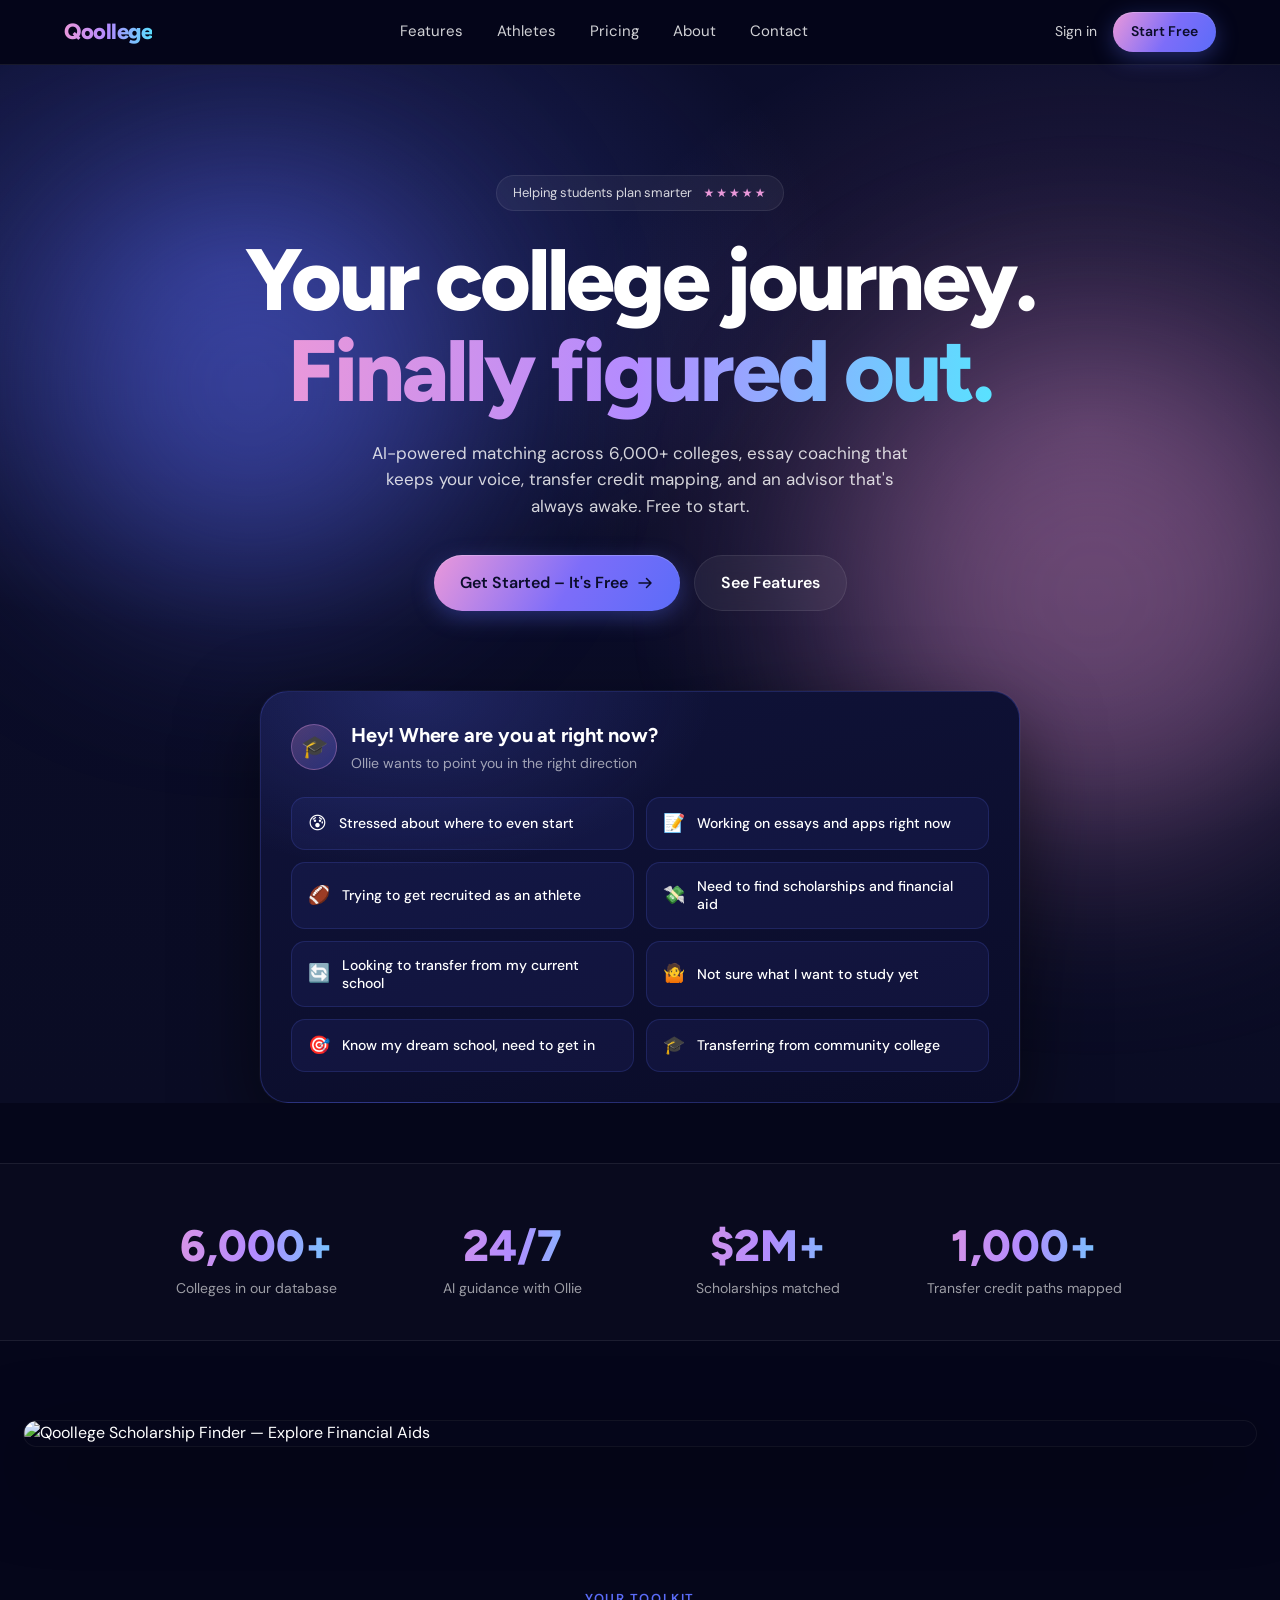
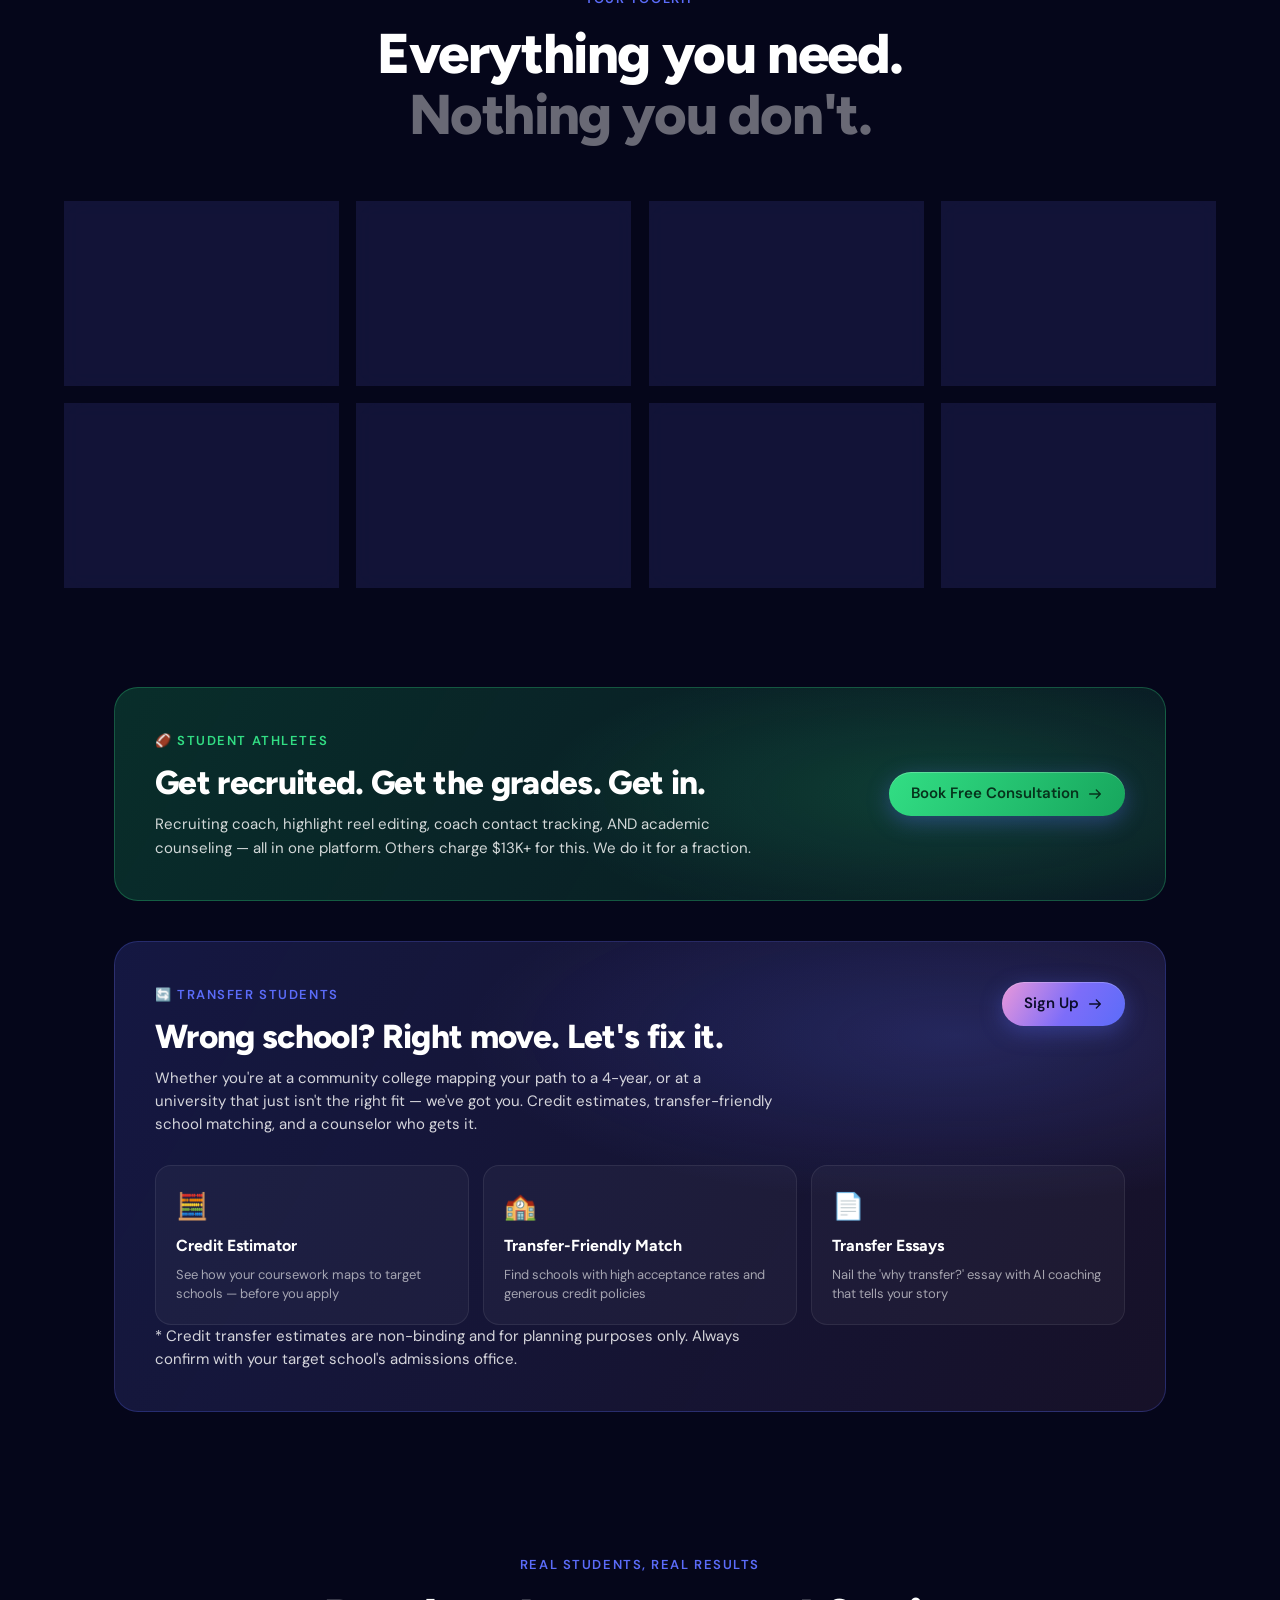
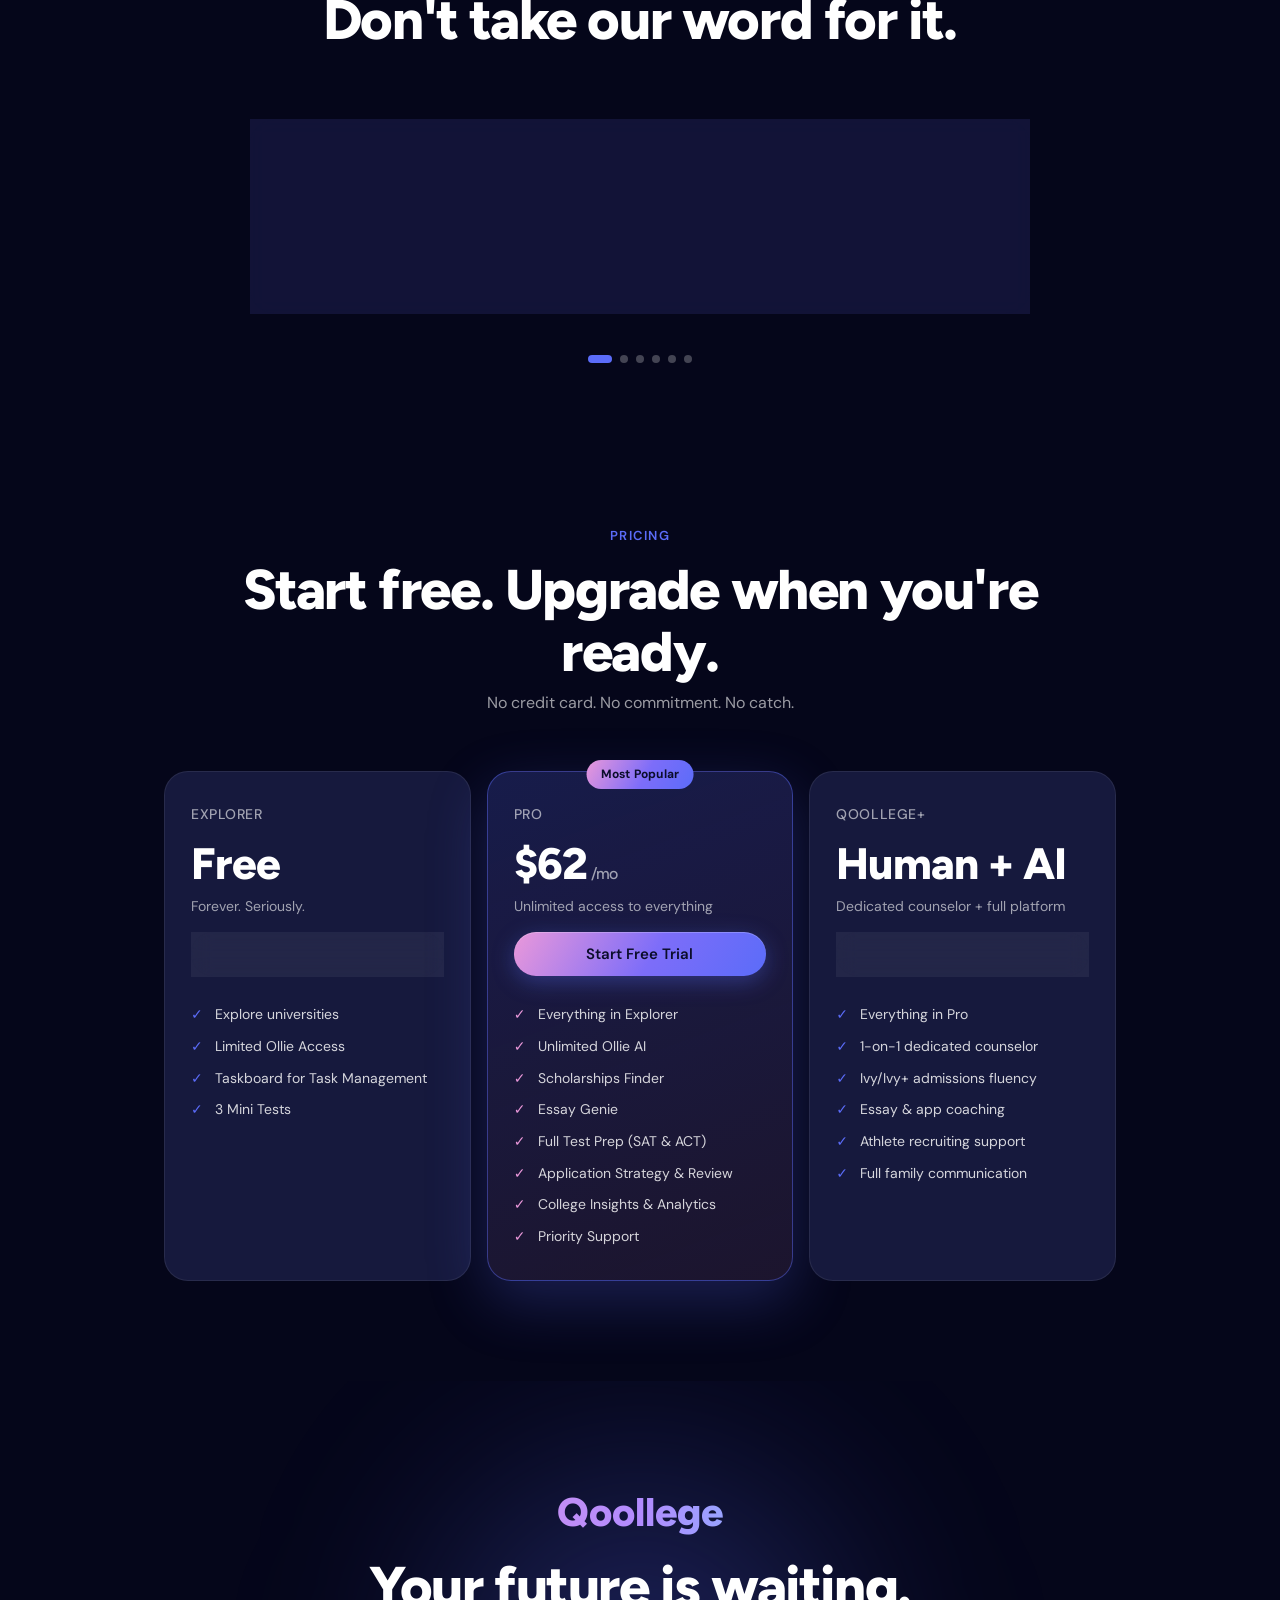
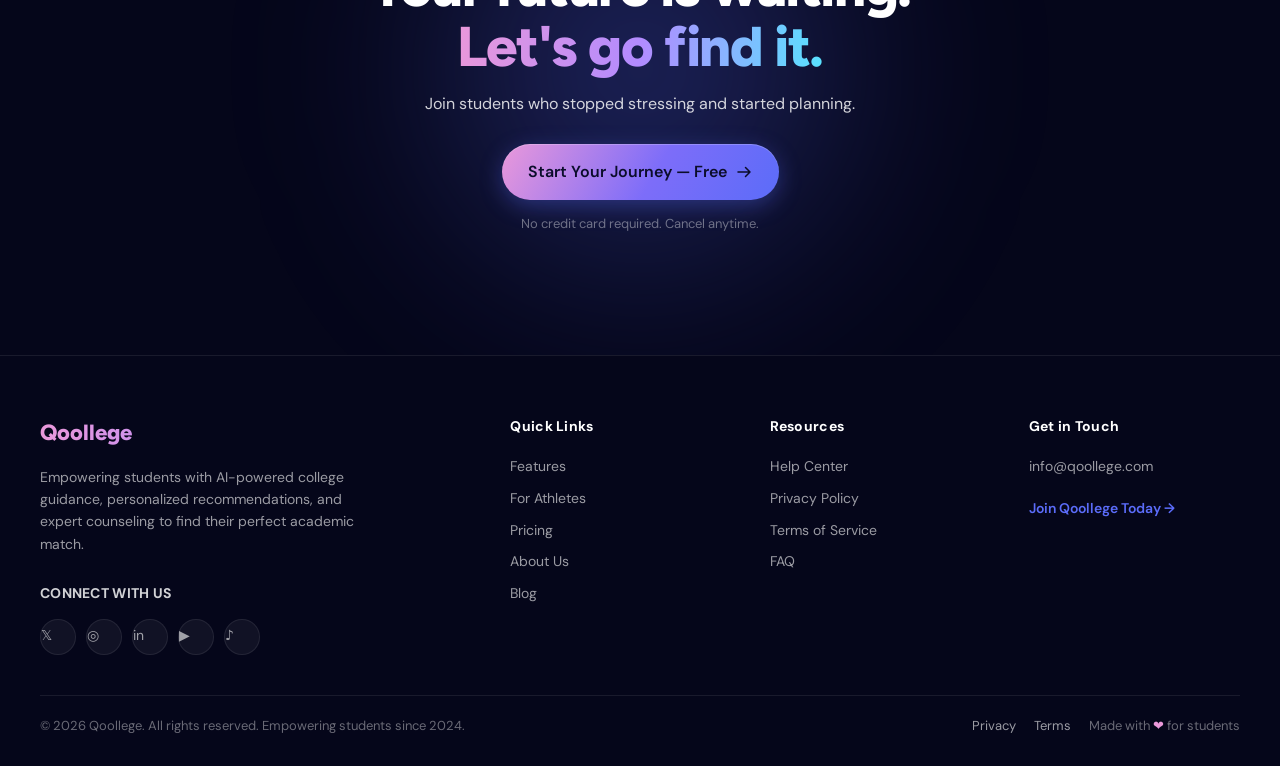
==== v2/index.html @ 29f2c91d "Add v2 landing variant and enable GitHub Pages Jekyll bypass New v2/ directory implements the Figma " ====
<!DOCTYPE html>
<html lang="en">
<head>
<meta charset="UTF-8">
<meta name="viewport" content="width=device-width, initial-scale=1.0">
<title>Qoollege — v2 | Your college journey. Finally figured out.</title>
<link rel="preconnect" href="https://fonts.googleapis.com">
<link rel="preconnect" href="https://fonts.gstatic.com" crossorigin>
<link href="https://fonts.googleapis.com/css2?family=DM+Sans:wght@400;500;600;700&family=Figtree:wght@400;500;600;700;800&display=swap" rel="stylesheet">
<link rel="stylesheet" href="styles.css">
</head>
<body>

<!-- ===== NAV ===== -->
<header class="nav">
  <div class="nav-inner">
    <a href="#" class="nav-logo">Qoollege</a>
    <nav class="nav-links">
      <a href="#features">Features</a>
      <a href="#athletes">Athletes</a>
      <a href="#pricing">Pricing</a>
      <a href="#about">About</a>
      <a href="#contact">Contact</a>
    </nav>
    <div class="nav-ctas">
      <a href="#" class="nav-signin">Sign in</a>
      <a href="#" class="btn btn-primary">Start Free</a>
    </div>
  </div>
</header>

<!-- ===== HERO ===== -->
<section class="hero">
  <div class="hero-bg-blur hero-bg-blur--left"></div>
  <div class="hero-bg-blur hero-bg-blur--right"></div>

  <div class="hero-inner">
    <div class="eyebrow-pill">
      <span>Helping students plan smarter</span>
      <span class="stars">★★★★★</span>
    </div>

    <h1 class="hero-title">
      Your college journey.<br>
      <span class="grad-text">Finally figured out.</span>
    </h1>

    <p class="hero-sub">
      AI-powered matching across 6,000+ colleges, essay coaching that keeps your voice,
      transfer credit mapping, and an advisor that's always awake. Free to start.
    </p>

    <div class="hero-actions">
      <a href="#" class="btn btn-primary btn-lg">
        Get Started – It's Free
        <svg width="18" height="18" viewBox="0 0 24 24" fill="none" aria-hidden="true"><path d="M4 12H20M20 12L14 6M20 12L14 18" stroke="currentColor" stroke-width="2" stroke-linecap="round" stroke-linejoin="round"/></svg>
      </a>
      <a href="#features" class="btn btn-ghost btn-lg">See Features</a>
    </div>

    <div class="hero-preview">
      <div class="where-card">
        <div class="where-card-head">
          <div class="where-ollie" aria-hidden="true">🎓</div>
          <div>
            <h3 class="where-title">Hey! Where are you at right now?</h3>
            <p class="where-sub">Ollie wants to point you in the right direction</p>
          </div>
        </div>
        <div class="where-grid">
          <button class="where-option" data-idx="0"><span class="where-emoji">😰</span> Stressed about where to even start</button>
          <button class="where-option" data-idx="1"><span class="where-emoji">📝</span> Working on essays and apps right now</button>
          <button class="where-option" data-idx="2"><span class="where-emoji">🏈</span> Trying to get recruited as an athlete</button>
          <button class="where-option" data-idx="3"><span class="where-emoji">💸</span> Need to find scholarships and financial aid</button>
          <button class="where-option" data-idx="4"><span class="where-emoji">🔄</span> Looking to transfer from my current school</button>
          <button class="where-option" data-idx="5"><span class="where-emoji">🤷</span> Not sure what I want to study yet</button>
          <button class="where-option" data-idx="6"><span class="where-emoji">🎯</span> Know my dream school, need to get in</button>
          <button class="where-option" data-idx="7"><span class="where-emoji">🎓</span> Transferring from community college</button>
        </div>
      </div>
    </div>
  </div>
</section>

<!-- ===== STATS STRIP ===== -->
<section class="stats">
  <div class="stats-inner">
    <div class="stat">
      <div class="stat-num">6,000+</div>
      <div class="stat-label">Colleges in our database</div>
    </div>
    <div class="stat">
      <div class="stat-num">24/7</div>
      <div class="stat-label">AI guidance with Ollie</div>
    </div>
    <div class="stat">
      <div class="stat-num">$2M+</div>
      <div class="stat-label">Scholarships matched</div>
    </div>
    <div class="stat">
      <div class="stat-num">1,000+</div>
      <div class="stat-label">Transfer credit paths mapped</div>
    </div>
  </div>
</section>

<!-- ===== SCHOLARSHIP FINDER PREVIEW ===== -->
<section class="finder-preview">
  <img src="assets/scholarship-finder.png" alt="Qoollege Scholarship Finder — Explore Financial Aids" loading="lazy">
</section>

<!-- ===== FEATURES GRID ===== -->
<section class="features" id="features">
  <div class="section-head">
    <span class="eyebrow">Your toolkit</span>
    <h2 class="section-title">
      Everything you need.<br>
      <span class="dim">Nothing you don't.</span>
    </h2>
  </div>

  <div class="feature-grid">
    <article class="feature-card">
      <div class="feature-icon">🎓</div>
      <h3>College Match</h3>
      <p>AI matches you to schools that actually fit who you are.</p>
    </article>
    <article class="feature-card">
      <div class="feature-icon">💰</div>
      <h3>Financial Aid</h3>
      <p>Find scholarships and aid you didn't know existed.</p>
    </article>
    <article class="feature-card">
      <div class="feature-icon">✍️</div>
      <h3>Essay Genie</h3>
      <p>Coaching that keeps your voice — not AI slop.</p>
    </article>
    <article class="feature-card">
      <div class="feature-icon">📋</div>
      <h3>Task Board</h3>
      <p>Deadlines, documents, submissions — all in one place.</p>
    </article>
    <article class="feature-card">
      <div class="feature-icon">🎯</div>
      <h3>App Strategy</h3>
      <p>Reach, target, safety — pick schools strategically.</p>
    </article>
    <article class="feature-card">
      <div class="feature-icon">📚</div>
      <h3>Test Prep</h3>
      <p>Adaptive SAT &amp; ACT practice that learns you.</p>
    </article>
    <article class="feature-card">
      <div class="feature-icon">🤖</div>
      <h3>Meet Ollie</h3>
      <p>Your 24/7 advisor that never judges a question.</p>
    </article>
    <article class="feature-card">
      <div class="feature-icon">🔄</div>
      <h3>Transfer Nav</h3>
      <p>Credit estimates and transfer-friendly matching.</p>
    </article>
  </div>
</section>

<!-- ===== ATHLETES SECTION (green) ===== -->
<section class="athletes" id="athletes">
  <div class="side-card side-card--green">
    <div>
      <span class="eyebrow">🏈 Student Athletes</span>
      <h3>Get recruited. Get the grades. Get in.</h3>
      <p>Recruiting coach, highlight reel editing, coach contact tracking, AND academic counseling — all in one platform. Others charge $13K+ for this. We do it for a fraction.</p>
    </div>
    <a href="#" class="btn btn-primary">
      Book Free Consultation
      <svg width="16" height="16" viewBox="0 0 24 24" fill="none" aria-hidden="true"><path d="M4 12H20M20 12L14 6M20 12L14 18" stroke="currentColor" stroke-width="2" stroke-linecap="round" stroke-linejoin="round"/></svg>
    </a>
  </div>
</section>

<!-- ===== TRANSFER SECTION ===== -->
<section class="transfer">
  <div class="side-card side-card--purple">
    <div class="transfer-head">
      <div>
        <span class="eyebrow">🔄 Transfer Students</span>
        <h3>Wrong school? Right move. Let's fix it.</h3>
        <p>Whether you're at a community college mapping your path to a 4-year, or at a university that just isn't the right fit — we've got you. Credit estimates, transfer-friendly school matching, and a counselor who gets it.</p>
      </div>
      <a href="#" class="btn btn-primary">
        Sign Up
        <svg width="16" height="16" viewBox="0 0 24 24" fill="none" aria-hidden="true"><path d="M4 12H20M20 12L14 6M20 12L14 18" stroke="currentColor" stroke-width="2" stroke-linecap="round" stroke-linejoin="round"/></svg>
      </a>
    </div>

    <div class="transfer-subgrid">
      <div class="mini-card">
        <div class="mini-icon">🧮</div>
        <h4>Credit Estimator</h4>
        <p>See how your coursework maps to target schools — before you apply</p>
      </div>
      <div class="mini-card">
        <div class="mini-icon">🏫</div>
        <h4>Transfer-Friendly Match</h4>
        <p>Find schools with high acceptance rates and generous credit policies</p>
      </div>
      <div class="mini-card">
        <div class="mini-icon">📄</div>
        <h4>Transfer Essays</h4>
        <p>Nail the 'why transfer?' essay with AI coaching that tells your story</p>
      </div>
    </div>

    <p class="fineprint">* Credit transfer estimates are non-binding and for planning purposes only. Always confirm with your target school's admissions office.</p>
  </div>
</section>

<!-- ===== TESTIMONIALS ===== -->
<section class="testimonials">
  <div class="section-head">
    <span class="eyebrow">Real students, real results</span>
    <h2 class="section-title">Don't take our word for it.</h2>
  </div>

  <div class="testimonial-stage" id="testimonialStage">
    <!-- slides populated/animated via JS; keep initial markup for no-JS fallback -->
    <article class="testimonial active">
      <p class="testimonial-quote">“I was SO lost before Qoollege. Ollie helped me realize I didn't have to pick between engineering and art — there were programs for both.”</p>
      <div class="testimonial-foot">
        <div>
          <div class="testimonial-name">Maya R.</div>
          <div class="testimonial-detail">Accepted to Georgia Tech</div>
        </div>
        <span class="testimonial-year">Class of '26</span>
      </div>
    </article>
  </div>

  <div class="testimonial-dots" id="testimonialDots" role="tablist" aria-label="Testimonials">
    <button class="dot active" data-idx="0" aria-label="Testimonial 1"></button>
    <button class="dot" data-idx="1" aria-label="Testimonial 2"></button>
    <button class="dot" data-idx="2" aria-label="Testimonial 3"></button>
    <button class="dot" data-idx="3" aria-label="Testimonial 4"></button>
    <button class="dot" data-idx="4" aria-label="Testimonial 5"></button>
    <button class="dot" data-idx="5" aria-label="Testimonial 6"></button>
  </div>
</section>

<!-- ===== PRICING ===== -->
<section class="pricing" id="pricing">
  <div class="section-head">
    <span class="eyebrow">Pricing</span>
    <h2 class="section-title">Start free. Upgrade when you're ready.</h2>
    <p class="section-sub">No credit card. No commitment. No catch.</p>
  </div>

  <div class="price-grid">
    <article class="price-card">
      <div class="price-label">Explorer</div>
      <div class="price-amount">Free</div>
      <div class="price-tag">Forever. Seriously.</div>
      <a href="#" class="btn btn-ghost btn-block">Get Started</a>
      <ul class="price-features">
        <li>Explore universities</li>
        <li>Limited Ollie Access</li>
        <li>Taskboard for Task Management</li>
        <li>3 Mini Tests</li>
      </ul>
    </article>

    <article class="price-card price-card--featured">
      <span class="popular-badge">Most Popular</span>
      <div class="price-label">Pro</div>
      <div class="price-amount">$62<span class="price-period">/mo</span></div>
      <div class="price-tag">Unlimited access to everything</div>
      <a href="#" class="btn btn-primary btn-block">Start Free Trial</a>
      <ul class="price-features">
        <li>Everything in Explorer</li>
        <li>Unlimited Ollie AI</li>
        <li>Scholarships Finder</li>
        <li>Essay Genie</li>
        <li>Full Test Prep (SAT &amp; ACT)</li>
        <li>Application Strategy &amp; Review</li>
        <li>College Insights &amp; Analytics</li>
        <li>Priority Support</li>
      </ul>
    </article>

    <article class="price-card">
      <div class="price-label">Qoollege+</div>
      <div class="price-amount">Human + AI</div>
      <div class="price-tag">Dedicated counselor + full platform</div>
      <a href="#" class="btn btn-ghost btn-block">Book Free Consult</a>
      <ul class="price-features">
        <li>Everything in Pro</li>
        <li>1-on-1 dedicated counselor</li>
        <li>Ivy/Ivy+ admissions fluency</li>
        <li>Essay &amp; app coaching</li>
        <li>Athlete recruiting support</li>
        <li>Full family communication</li>
      </ul>
    </article>
  </div>
</section>

<!-- ===== CTA ===== -->
<section class="cta">
  <div class="cta-bg-blur"></div>
  <div class="cta-inner">
    <div class="cta-logo">Qoollege</div>
    <h2 class="cta-title">Your future is waiting.<br><span class="grad-text">Let's go find it.</span></h2>
    <p class="cta-sub">Join students who stopped stressing and started planning.</p>
    <a href="#" class="btn btn-primary btn-lg">
      Start Your Journey — Free
      <svg width="18" height="18" viewBox="0 0 24 24" fill="none" aria-hidden="true"><path d="M4 12H20M20 12L14 6M20 12L14 18" stroke="currentColor" stroke-width="2" stroke-linecap="round" stroke-linejoin="round"/></svg>
    </a>
    <p class="cta-fineprint">No credit card required. Cancel anytime.</p>
  </div>
</section>

<!-- ===== FOOTER ===== -->
<footer class="footer">
  <div class="footer-inner">
    <div class="footer-cols">
      <div class="footer-col footer-col--brand">
        <div class="footer-logo">Qoollege</div>
        <p>Empowering students with AI-powered college guidance, personalized recommendations, and expert counseling to find their perfect academic match.</p>
        <div class="footer-connect">
          <h5>Connect With Us</h5>
          <div class="footer-social">
            <a href="#" aria-label="Twitter" class="social">𝕏</a>
            <a href="#" aria-label="Instagram" class="social">◎</a>
            <a href="#" aria-label="LinkedIn" class="social">in</a>
            <a href="#" aria-label="YouTube" class="social">▶</a>
            <a href="#" aria-label="TikTok" class="social">♪</a>
          </div>
        </div>
      </div>

      <div class="footer-col">
        <h5>Quick Links</h5>
        <a href="#features">Features</a>
        <a href="#athletes">For Athletes</a>
        <a href="#pricing">Pricing</a>
        <a href="#">About Us</a>
        <a href="#">Blog</a>
      </div>

      <div class="footer-col">
        <h5>Resources</h5>
        <a href="#">Help Center</a>
        <a href="#">Privacy Policy</a>
        <a href="#">Terms of Service</a>
        <a href="#">FAQ</a>
      </div>

      <div class="footer-col">
        <h5>Get in Touch</h5>
        <a href="mailto:info@qoollege.com">info@qoollege.com</a>
        <a href="#" class="footer-cta-link">Join Qoollege Today →</a>
      </div>
    </div>

    <div class="footer-bottom">
      <span>© 2026 Qoollege. All rights reserved. Empowering students since 2024.</span>
      <span class="footer-meta">
        <a href="#">Privacy</a>
        <a href="#">Terms</a>
        <span>Made with <span class="heart">❤</span> for students</span>
      </span>
    </div>
  </div>
</footer>

<script src="script.js"></script>
</body>
</html>
---- v2/styles.css ----
/* ===================================================================
   Qoollege v2 — isolated stylesheet (does NOT affect root v1 styles)
   Figma design: node 117835:81444 in file ZQIHrWYTwQv8G0NgEqrr8B
   =================================================================== */

:root {
  --bg-deepest: #05061a;
  --bg-deep:    #0b0d2b;
  --bg-panel:   #11143a;
  --bg-card:    rgba(30, 32, 80, 0.55);
  --bg-card-solid: #16193d;
  --border-soft: rgba(255, 255, 255, 0.08);
  --border-strong: rgba(255, 255, 255, 0.16);

  --white:   #ffffff;
  --white-80: rgba(255, 255, 255, 0.82);
  --white-60: rgba(255, 255, 255, 0.6);
  --white-40: rgba(255, 255, 255, 0.4);

  --pink:   #ea98da;
  --purple: #5b6cf9;
  --purple-deep: #3b47d4;
  --cyan:   #58e2ff;
  --green:  #32de84;
  --green-deep: #17a65d;

  --grad-primary: linear-gradient(120deg, var(--pink) 0%, var(--purple) 100%);
  --grad-cta: linear-gradient(120deg, #ea98da 0%, #7d6df9 55%, #5b6cf9 100%);
  --grad-text: linear-gradient(95deg, #ea98da 0%, #b28bff 50%, #58e2ff 100%);

  --radius-sm: 10px;
  --radius-md: 16px;
  --radius-lg: 24px;
  --radius-xl: 28px;

  --font-body: 'DM Sans', system-ui, -apple-system, Segoe UI, Roboto, sans-serif;
  --font-display: 'Figtree', 'DM Sans', system-ui, sans-serif;
}

* { box-sizing: border-box; }

html, body {
  margin: 0;
  padding: 0;
  background: var(--bg-deepest);
  color: var(--white);
  font-family: var(--font-body);
  font-size: 16px;
  line-height: 1.55;
  -webkit-font-smoothing: antialiased;
  scroll-behavior: smooth;
}

a { color: inherit; text-decoration: none; }
img { max-width: 100%; display: block; }
button { font-family: inherit; }

/* ===== Shared: gradient text helper ===== */
.grad-text {
  background: var(--grad-text);
  -webkit-background-clip: text;
  background-clip: text;
  color: transparent;
}

/* ===== Buttons ===== */
.btn {
  display: inline-flex;
  align-items: center;
  justify-content: center;
  gap: 8px;
  height: 44px;
  padding: 10px 22px;
  border-radius: 9999px;
  font-family: var(--font-body);
  font-weight: 600;
  font-size: 15px;
  cursor: pointer;
  border: none;
  transition: transform 0.2s ease, box-shadow 0.25s ease, background 0.3s ease;
  white-space: nowrap;
}
.btn-lg { height: 56px; padding: 14px 26px; font-size: 16px; }
.btn-block { width: 100%; }

.btn-primary {
  background: var(--grad-cta);
  color: #0b0d2b;
  box-shadow: 0 6px 22px rgba(91, 108, 249, 0.35), inset 0 1px 0 rgba(255,255,255,0.22);
}
.btn-primary:hover { transform: translateY(-2px); box-shadow: 0 12px 28px rgba(91, 108, 249, 0.45); }

.btn-ghost {
  background: rgba(255, 255, 255, 0.06);
  color: var(--white);
  border: 1px solid var(--border-soft);
  backdrop-filter: blur(10px);
}
.btn-ghost:hover { background: rgba(255, 255, 255, 0.12); border-color: var(--border-strong); }

/* ===== NAV ===== */
.nav {
  position: sticky;
  top: 0;
  z-index: 100;
  background: rgba(5, 6, 26, 0.75);
  backdrop-filter: blur(18px);
  border-bottom: 1px solid var(--border-soft);
}
.nav-inner {
  max-width: 1200px;
  margin: 0 auto;
  padding: 0 24px;
  height: 64px;
  display: flex;
  align-items: center;
  justify-content: space-between;
  gap: 24px;
}
.nav-logo {
  font-family: var(--font-display);
  font-weight: 800;
  font-size: 22px;
  letter-spacing: -0.02em;
  background: var(--grad-text);
  -webkit-background-clip: text;
  background-clip: text;
  color: transparent;
}
.nav-links {
  display: flex;
  gap: 34px;
  font-size: 15px;
  color: var(--white-80);
}
.nav-links a:hover { color: var(--white); }
.nav-ctas { display: flex; align-items: center; gap: 16px; }
.nav-signin { font-size: 14px; color: var(--white-80); }
.nav-signin:hover { color: var(--white); }
.nav-ctas .btn { height: 40px; padding: 8px 18px; font-size: 14px; }

@media (max-width: 820px) {
  .nav-links { display: none; }
}

/* ===== HERO ===== */
.hero {
  position: relative;
  padding: 70px 24px 20px;
  overflow: hidden;
  background:
    radial-gradient(1000px 600px at 18% 20%, rgba(91, 108, 249, 0.30), transparent 60%),
    radial-gradient(900px 700px at 85% 35%, rgba(234, 152, 218, 0.18), transparent 60%),
    linear-gradient(180deg, #0b0d2b 0%, #0a0c24 100%);
}
.hero-bg-blur {
  position: absolute;
  border-radius: 50%;
  filter: blur(100px);
  pointer-events: none;
}
.hero-bg-blur--left {
  width: 400px; height: 400px;
  left: 4%; top: 120px;
  background: rgba(91, 108, 249, 0.45);
}
.hero-bg-blur--right {
  width: 500px; height: 500px;
  right: -5%; top: 280px;
  background: rgba(234, 152, 218, 0.35);
}

.hero-inner {
  position: relative;
  max-width: 1200px;
  margin: 0 auto;
  text-align: center;
  z-index: 1;
}

.eyebrow-pill {
  display: inline-flex;
  align-items: center;
  gap: 12px;
  height: 36px;
  padding: 0 16px;
  border-radius: 9999px;
  background: rgba(255, 255, 255, 0.05);
  border: 1px solid var(--border-soft);
  font-size: 13px;
  color: var(--white-80);
  margin: 40px auto 24px;
}
.eyebrow-pill .stars { letter-spacing: 2px; color: var(--pink); font-size: 12px; }

.hero-title {
  font-family: var(--font-display);
  font-weight: 800;
  font-size: clamp(44px, 6.8vw, 96px);
  line-height: 1.04;
  letter-spacing: -0.035em;
  margin: 0 auto 24px;
  max-width: 900px;
}

.hero-sub {
  max-width: 560px;
  margin: 0 auto 36px;
  color: var(--white-80);
  font-size: 17px;
  line-height: 1.55;
}

.hero-actions {
  display: flex;
  justify-content: center;
  gap: 14px;
  margin-bottom: 60px;
  flex-wrap: wrap;
}

.hero-preview {
  max-width: 760px;
  margin: 0 auto;
  transform: translateY(20px);
}

/* "Where are you at right now?" card */
.where-card {
  background:
    radial-gradient(500px 300px at 20% 0%, rgba(91, 108, 249, 0.22), transparent 60%),
    linear-gradient(165deg, #10133a 0%, #0a0c28 100%);
  border: 1px solid rgba(91, 108, 249, 0.25);
  border-radius: var(--radius-xl);
  padding: 28px 30px 30px;
  box-shadow:
    0 30px 80px rgba(0, 0, 0, 0.55),
    0 0 0 1px rgba(255, 255, 255, 0.04);
  text-align: left;
}
.where-card-head {
  display: flex;
  align-items: center;
  gap: 14px;
  margin-bottom: 22px;
}
.where-ollie {
  width: 46px;
  height: 46px;
  flex-shrink: 0;
  border-radius: 50%;
  background: linear-gradient(135deg, rgba(234, 152, 218, 0.25), rgba(91, 108, 249, 0.25));
  border: 1px solid rgba(234, 152, 218, 0.35);
  display: flex;
  align-items: center;
  justify-content: center;
  font-size: 22px;
}
.where-title {
  font-family: var(--font-display);
  font-weight: 700;
  font-size: 20px;
  margin: 0;
  letter-spacing: -0.01em;
}
.where-sub {
  margin: 2px 0 0;
  font-size: 14px;
  color: var(--white-60);
}
.where-grid {
  display: grid;
  grid-template-columns: 1fr 1fr;
  gap: 12px;
}
.where-option {
  display: flex;
  align-items: center;
  gap: 12px;
  padding: 14px 16px;
  text-align: left;
  background: rgba(91, 108, 249, 0.08);
  border: 1px solid rgba(91, 108, 249, 0.18);
  border-radius: 14px;
  color: var(--white);
  font-size: 14px;
  font-weight: 500;
  line-height: 1.3;
  cursor: pointer;
  transition: background 0.25s ease, border-color 0.25s ease, transform 0.25s ease;
}
.where-option:hover {
  background: rgba(91, 108, 249, 0.18);
  border-color: rgba(91, 108, 249, 0.45);
  transform: translateY(-1px);
}
.where-option.active {
  background: linear-gradient(120deg, rgba(234, 152, 218, 0.22), rgba(91, 108, 249, 0.22));
  border-color: rgba(234, 152, 218, 0.5);
}
.where-emoji { font-size: 18px; flex-shrink: 0; }

@media (max-width: 640px) {
  .where-grid { grid-template-columns: 1fr; }
  .where-card { padding: 22px; }
  .where-title { font-size: 17px; }
}

/* ===== STATS STRIP ===== */
.stats {
  padding: 60px 24px 40px;
  border-top: 1px solid var(--border-soft);
  border-bottom: 1px solid var(--border-soft);
  margin-top: 60px;
  background: rgba(255, 255, 255, 0.015);
}
.stats-inner {
  max-width: 1000px;
  margin: 0 auto;
  display: grid;
  grid-template-columns: repeat(4, 1fr);
  gap: 24px;
  text-align: center;
}
.stat-num {
  font-family: var(--font-display);
  font-weight: 800;
  font-size: 44px;
  line-height: 1;
  background: var(--grad-text);
  -webkit-background-clip: text;
  background-clip: text;
  color: transparent;
}
.stat-label {
  margin-top: 10px;
  font-size: 14px;
  color: var(--white-60);
}
@media (max-width: 720px) {
  .stats-inner { grid-template-columns: repeat(2, 1fr); row-gap: 32px; }
}

/* ===== FINDER PREVIEW ===== */
.finder-preview {
  padding: 80px 24px 60px;
  max-width: 1280px;
  margin: 0 auto;
}
.finder-preview img {
  width: 100%;
  border-radius: var(--radius-xl);
  box-shadow:
    0 30px 80px rgba(0, 0, 0, 0.55),
    0 0 0 1px rgba(255, 255, 255, 0.06);
}

/* ===== Section heads (shared) ===== */
.section-head {
  text-align: center;
  max-width: 900px;
  margin: 0 auto 56px;
}
.eyebrow {
  display: inline-block;
  font-size: 13px;
  font-weight: 600;
  letter-spacing: 0.12em;
  text-transform: uppercase;
  color: var(--purple);
}
.section-title {
  font-family: var(--font-display);
  font-weight: 800;
  font-size: clamp(34px, 4.5vw, 56px);
  line-height: 1.1;
  letter-spacing: -0.025em;
  margin: 12px 0 8px;
}
.section-title .dim { color: var(--white-40); }
.section-sub { color: var(--white-60); font-size: 16px; margin: 4px 0 0; }

/* ===== FEATURES GRID (8 cards, 4x2) ===== */
.features {
  padding: 80px 24px 100px;
  max-width: 1200px;
  margin: 0 auto;
}
.feature-grid {
  display: grid;
  grid-template-columns: repeat(4, 1fr);
  gap: 18px;
}
.feature-card {
  background: var(--bg-card);
  border: 1px solid var(--border-soft);
  border-radius: var(--radius-lg);
  padding: 24px;
  transition: transform 0.3s ease, border-color 0.3s ease, background 0.3s ease;
  backdrop-filter: blur(10px);
}
.feature-card:hover {
  transform: translateY(-4px);
  border-color: rgba(91, 108, 249, 0.4);
  background: rgba(91, 108, 249, 0.1);
}
.feature-icon { font-size: 28px; margin-bottom: 14px; }
.feature-card h3 {
  font-family: var(--font-display);
  font-weight: 700;
  font-size: 17px;
  margin: 0 0 8px;
}
.feature-card p {
  color: var(--white-60);
  font-size: 14px;
  line-height: 1.5;
  margin: 0;
}
@media (max-width: 1024px) { .feature-grid { grid-template-columns: repeat(2, 1fr); } }
@media (max-width: 560px)  { .feature-grid { grid-template-columns: 1fr; } }

/* ===== ATHLETES + TRANSFER side cards ===== */
.athletes, .transfer {
  padding: 0 24px;
  max-width: 1100px;
  margin: 0 auto 40px;
}
.side-card {
  border-radius: var(--radius-lg);
  padding: 40px;
  border: 1px solid var(--border-soft);
  position: relative;
  overflow: hidden;
}
.side-card h3 {
  font-family: var(--font-display);
  font-weight: 800;
  font-size: clamp(24px, 2.6vw, 34px);
  line-height: 1.15;
  letter-spacing: -0.02em;
  margin: 10px 0 12px;
}
.side-card p {
  color: var(--white-80);
  font-size: 15px;
  line-height: 1.55;
  margin: 0;
  max-width: 620px;
}

.side-card--green {
  background:
    radial-gradient(600px 200px at 80% 50%, rgba(50, 222, 132, 0.18), transparent 70%),
    linear-gradient(120deg, rgba(23, 166, 93, 0.25) 0%, rgba(50, 222, 132, 0.08) 100%);
  border-color: rgba(50, 222, 132, 0.28);
  display: flex;
  align-items: center;
  justify-content: space-between;
  gap: 30px;
  flex-wrap: wrap;
}
.side-card--green .eyebrow { color: var(--green); }
.side-card--green .btn-primary {
  background: linear-gradient(120deg, #32de84 0%, #17a65d 100%);
  color: #06331c;
}

.side-card--purple {
  background:
    radial-gradient(700px 240px at 80% 20%, rgba(91, 108, 249, 0.22), transparent 70%),
    linear-gradient(120deg, rgba(91, 108, 249, 0.18) 0%, rgba(234, 152, 218, 0.08) 100%);
  border-color: rgba(91, 108, 249, 0.25);
}
.transfer-head {
  display: flex;
  justify-content: space-between;
  align-items: flex-start;
  gap: 30px;
  flex-wrap: wrap;
  margin-bottom: 28px;
}

.transfer-subgrid {
  display: grid;
  grid-template-columns: repeat(3, 1fr);
  gap: 14px;
}
.mini-card {
  background: rgba(255, 255, 255, 0.035);
  border: 1px solid var(--border-soft);
  border-radius: var(--radius-md);
  padding: 20px;
  transition: border-color 0.3s ease, background 0.3s ease;
}
.mini-card:hover {
  border-color: rgba(91, 108, 249, 0.35);
  background: rgba(91, 108, 249, 0.08);
}
.mini-icon { font-size: 26px; margin-bottom: 8px; }
.mini-card h4 {
  font-family: var(--font-display);
  font-weight: 700;
  font-size: 16px;
  margin: 0 0 6px;
}
.mini-card p {
  font-size: 13px;
  color: var(--white-60);
  line-height: 1.5;
  margin: 0;
}
.fineprint {
  margin: 22px 0 0;
  font-size: 12px;
  color: var(--white-40);
  line-height: 1.5;
}
@media (max-width: 720px) {
  .transfer-subgrid { grid-template-columns: 1fr; }
  .side-card { padding: 28px; }
}

/* ===== TESTIMONIALS ===== */
.testimonials {
  padding: 100px 24px 60px;
  max-width: 900px;
  margin: 0 auto;
}
.testimonial-stage {
  position: relative;
  min-height: 220px;
  display: flex;
  align-items: center;
  justify-content: center;
}
.testimonial {
  background: var(--bg-card);
  border: 1px solid var(--border-soft);
  border-radius: var(--radius-lg);
  padding: 32px 36px;
  width: 100%;
  max-width: 780px;
  opacity: 0;
  transform: translateY(8px);
  transition: opacity 0.45s ease, transform 0.45s ease;
  position: absolute;
  inset: 0;
  margin: auto;
  height: max-content;
  backdrop-filter: blur(10px);
}
.testimonial.active { opacity: 1; transform: translateY(0); position: relative; }
.testimonial-quote {
  font-family: var(--font-display);
  font-weight: 500;
  font-size: 20px;
  line-height: 1.45;
  margin: 0 0 24px;
  color: var(--white);
}
.testimonial-foot {
  display: flex;
  justify-content: space-between;
  align-items: flex-end;
  gap: 20px;
}
.testimonial-name {
  font-weight: 700;
  font-size: 15px;
}
.testimonial-detail {
  font-size: 13px;
  color: var(--purple);
  margin-top: 2px;
}
.testimonial-year {
  font-size: 12px;
  color: var(--white-40);
}
.testimonial-dots {
  display: flex;
  justify-content: center;
  gap: 8px;
  margin-top: 28px;
}
.dot {
  width: 8px;
  height: 8px;
  border-radius: 50%;
  border: none;
  background: rgba(255, 255, 255, 0.25);
  cursor: pointer;
  transition: background 0.3s ease, width 0.3s ease;
  padding: 0;
}
.dot.active {
  background: var(--purple);
  width: 24px;
  border-radius: 4px;
}

/* ===== PRICING ===== */
.pricing {
  padding: 100px 24px;
  max-width: 1000px;
  margin: 0 auto;
}
.price-grid {
  display: grid;
  grid-template-columns: repeat(3, 1fr);
  gap: 16px;
  margin-top: 40px;
}
.price-card {
  position: relative;
  background: var(--bg-card-solid);
  border: 1px solid var(--border-soft);
  border-radius: var(--radius-lg);
  padding: 32px 26px;
  display: flex;
  flex-direction: column;
  gap: 14px;
}
.price-label { font-size: 14px; color: var(--white-60); font-weight: 500; letter-spacing: 0.04em; text-transform: uppercase; }
.price-amount {
  font-family: var(--font-display);
  font-weight: 800;
  font-size: 44px;
  line-height: 1.1;
  letter-spacing: -0.02em;
}
.price-period { font-size: 16px; font-weight: 500; color: var(--white-60); margin-left: 4px; }
.price-tag { color: var(--white-60); font-size: 14px; margin-top: -6px; }

.price-card--featured {
  background: linear-gradient(160deg, rgba(91, 108, 249, 0.22) 0%, rgba(234, 152, 218, 0.1) 100%);
  border: 1px solid rgba(91, 108, 249, 0.45);
  box-shadow: 0 20px 60px rgba(91, 108, 249, 0.25);
}
.popular-badge {
  position: absolute;
  top: -12px;
  left: 50%;
  transform: translateX(-50%);
  background: var(--grad-cta);
  color: #0b0d2b;
  font-size: 12px;
  font-weight: 700;
  padding: 5px 14px;
  border-radius: 9999px;
  letter-spacing: 0.02em;
}

.price-features {
  margin: 14px 0 0;
  padding: 0;
  list-style: none;
  display: flex;
  flex-direction: column;
  gap: 10px;
}
.price-features li {
  font-size: 14px;
  color: var(--white-80);
  padding-left: 24px;
  position: relative;
}
.price-features li::before {
  content: '✓';
  position: absolute;
  left: 0;
  top: 0;
  color: var(--purple);
  font-weight: 700;
}
.price-card--featured .price-features li::before { color: var(--pink); }

@media (max-width: 900px) {
  .price-grid { grid-template-columns: 1fr; }
}

/* ===== CTA ===== */
.cta {
  position: relative;
  padding: 100px 24px 120px;
  text-align: center;
  overflow: hidden;
}
.cta-bg-blur {
  position: absolute;
  left: 50%;
  top: 50%;
  transform: translate(-50%, -50%);
  width: 600px;
  height: 600px;
  border-radius: 50%;
  background: radial-gradient(circle, rgba(91, 108, 249, 0.35) 0%, transparent 70%);
  filter: blur(80px);
  pointer-events: none;
}
.cta-inner { position: relative; z-index: 1; max-width: 600px; margin: 0 auto; }
.cta-logo {
  font-family: var(--font-display);
  font-weight: 800;
  font-size: 40px;
  background: var(--grad-text);
  -webkit-background-clip: text;
  background-clip: text;
  color: transparent;
  margin-bottom: 14px;
}
.cta-title {
  font-family: var(--font-display);
  font-weight: 800;
  font-size: clamp(36px, 5vw, 56px);
  line-height: 1.08;
  letter-spacing: -0.025em;
  margin: 0 0 14px;
}
.cta-sub { color: var(--white-80); margin: 0 0 28px; }
.cta-fineprint { margin: 14px 0 0; font-size: 13px; color: var(--white-40); }

/* ===== FOOTER ===== */
.footer {
  background: #05061a;
  border-top: 1px solid var(--border-soft);
  padding: 60px 24px 30px;
}
.footer-inner {
  max-width: 1200px;
  margin: 0 auto;
}
.footer-cols {
  display: grid;
  grid-template-columns: 2fr 1fr 1fr 1fr;
  gap: 48px;
  padding-bottom: 40px;
  border-bottom: 1px solid var(--border-soft);
}
.footer-logo {
  font-family: var(--font-display);
  font-weight: 800;
  font-size: 22px;
  background: var(--grad-text);
  -webkit-background-clip: text;
  background-clip: text;
  color: transparent;
  margin-bottom: 16px;
}
.footer-col--brand p {
  color: var(--white-60);
  font-size: 14px;
  line-height: 1.6;
  margin: 0 0 28px;
  max-width: 340px;
}
.footer-connect h5 {
  margin: 0 0 12px;
  font-size: 13px;
  font-weight: 600;
  letter-spacing: 0.1em;
  text-transform: uppercase;
  color: var(--white-80);
}
.footer-social { display: flex; gap: 10px; }
.social {
  width: 36px;
  height: 36px;
  display: flex;
  align-items: center;
  justify-content: center;
  border-radius: 50%;
  background: rgba(255, 255, 255, 0.05);
  border: 1px solid var(--border-soft);
  font-size: 14px;
  color: var(--white-80);
  transition: background 0.25s ease, border-color 0.25s ease, color 0.25s ease;
}
.social:hover { background: rgba(91, 108, 249, 0.2); border-color: var(--purple); color: var(--white); }

.footer-col h5 {
  font-size: 14px;
  font-weight: 700;
  margin: 0 0 14px;
  letter-spacing: 0.02em;
}
.footer-col a {
  display: block;
  padding: 5px 0;
  color: var(--white-60);
  font-size: 14px;
  transition: color 0.2s ease;
}
.footer-col a:hover { color: var(--white); }

.footer-cta-link {
  margin-top: 10px;
  color: var(--purple) !important;
  font-weight: 600;
}

.footer-bottom {
  display: flex;
  justify-content: space-between;
  align-items: center;
  padding-top: 20px;
  font-size: 13px;
  color: var(--white-40);
  flex-wrap: wrap;
  gap: 20px;
}
.footer-meta { display: flex; gap: 18px; align-items: center; }
.footer-meta a { color: var(--white-60); }
.footer-meta a:hover { color: var(--white); }
.heart { color: var(--pink); }

@media (max-width: 820px) {
  .footer-cols { grid-template-columns: 1fr 1fr; gap: 32px; }
  .footer-col--brand { grid-column: 1 / -1; }
  .footer-bottom { flex-direction: column; align-items: flex-start; }
}
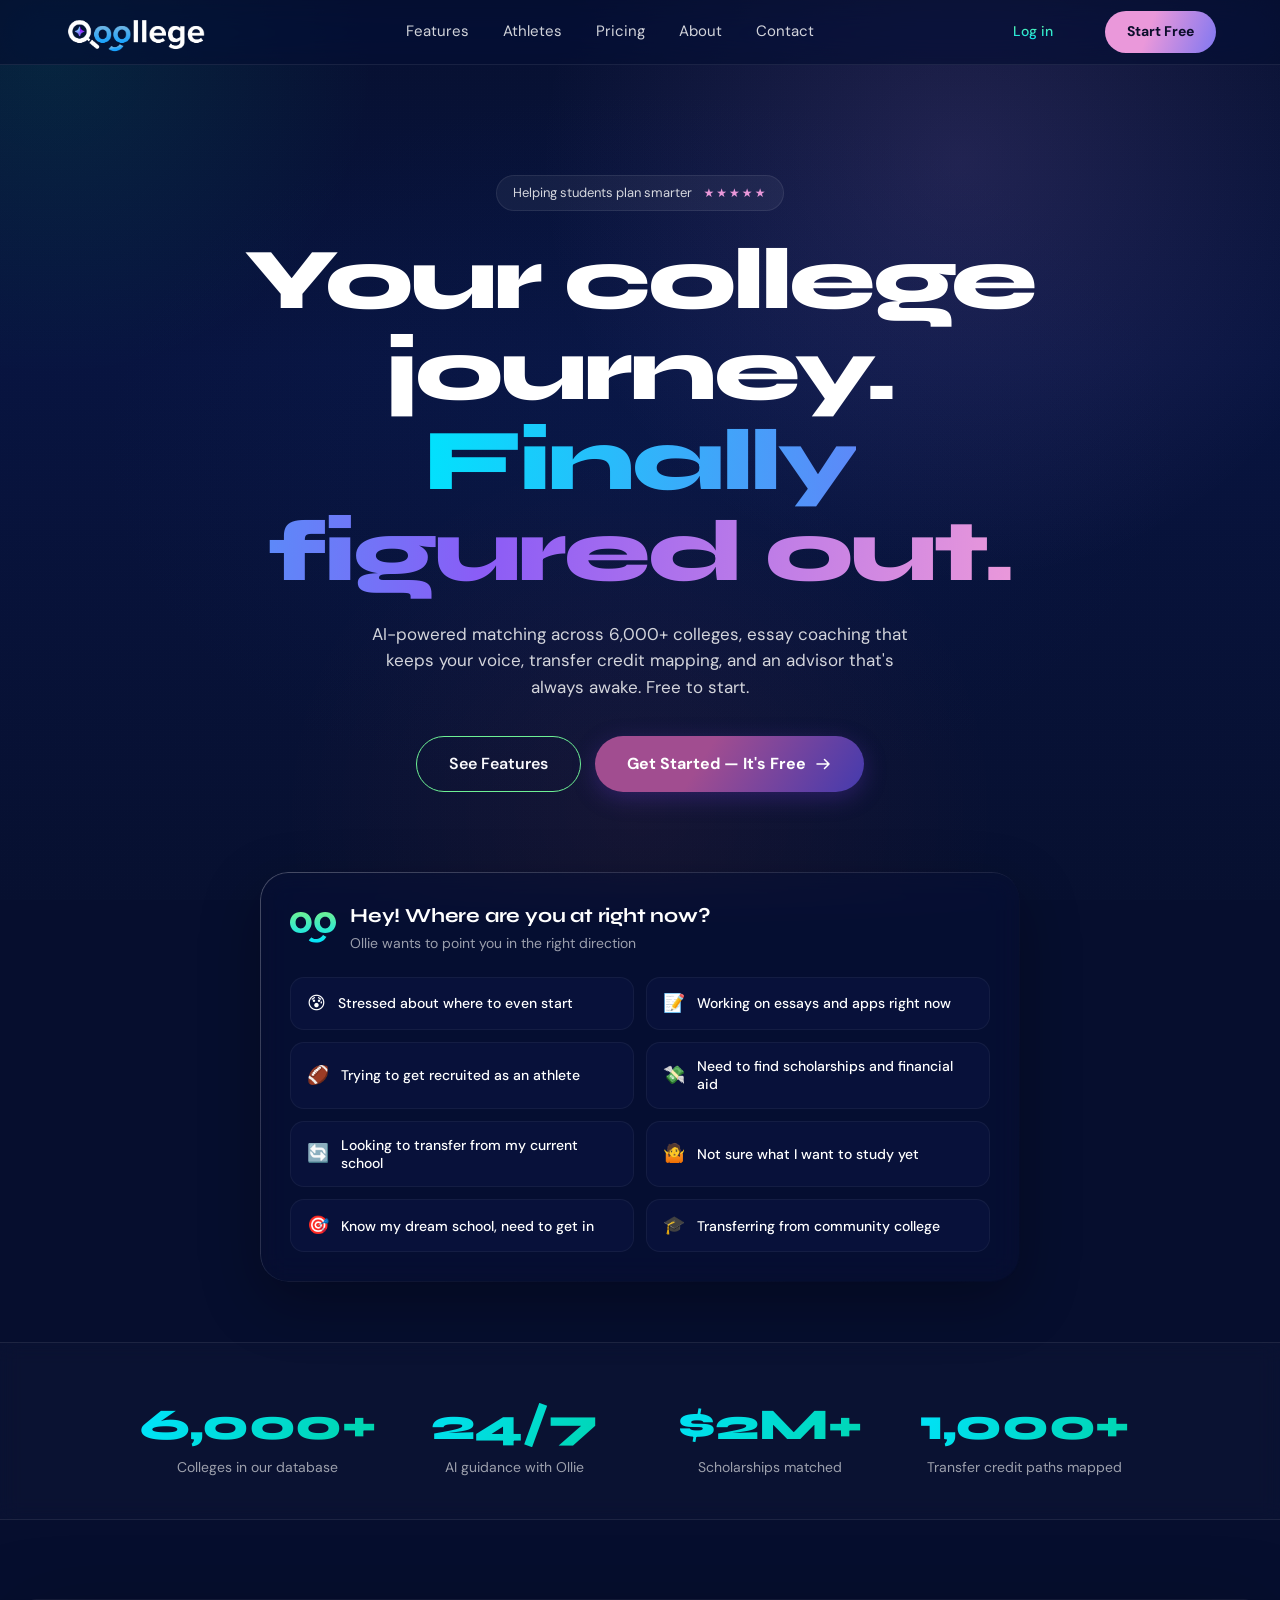
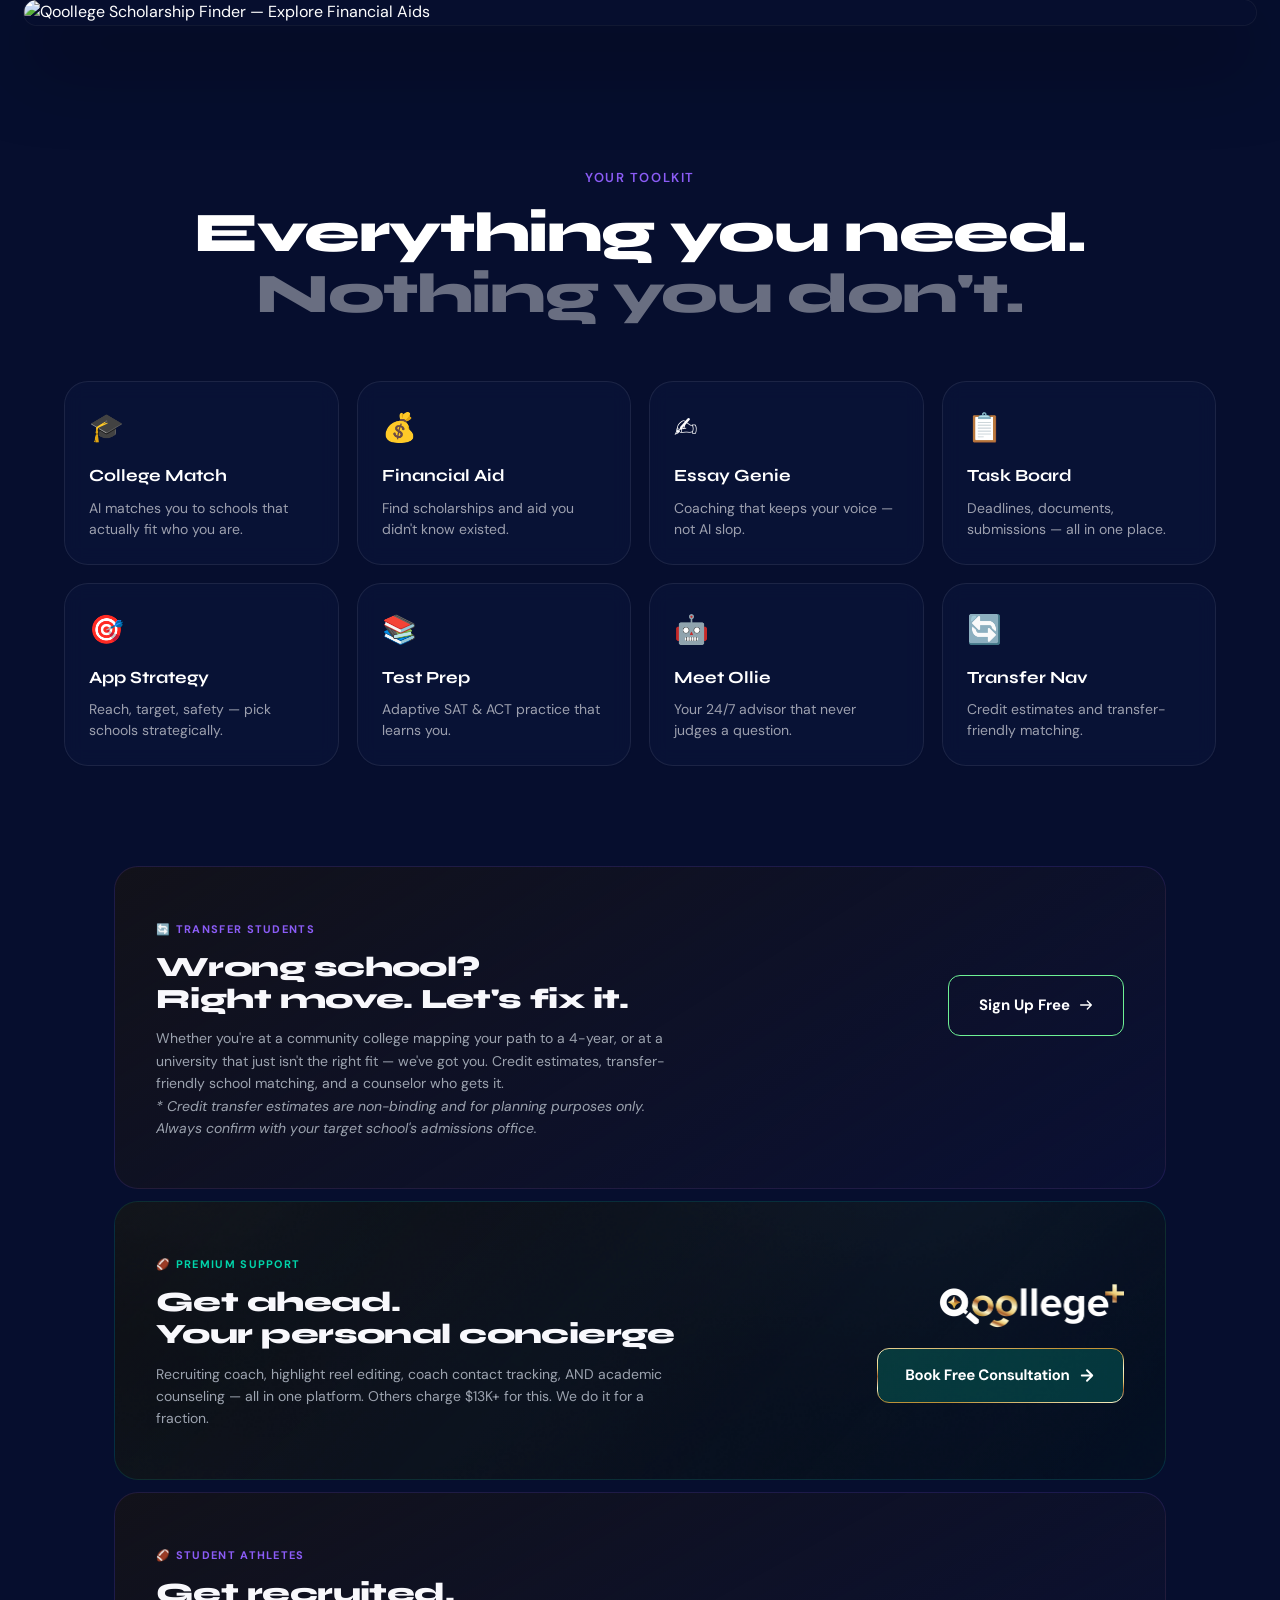
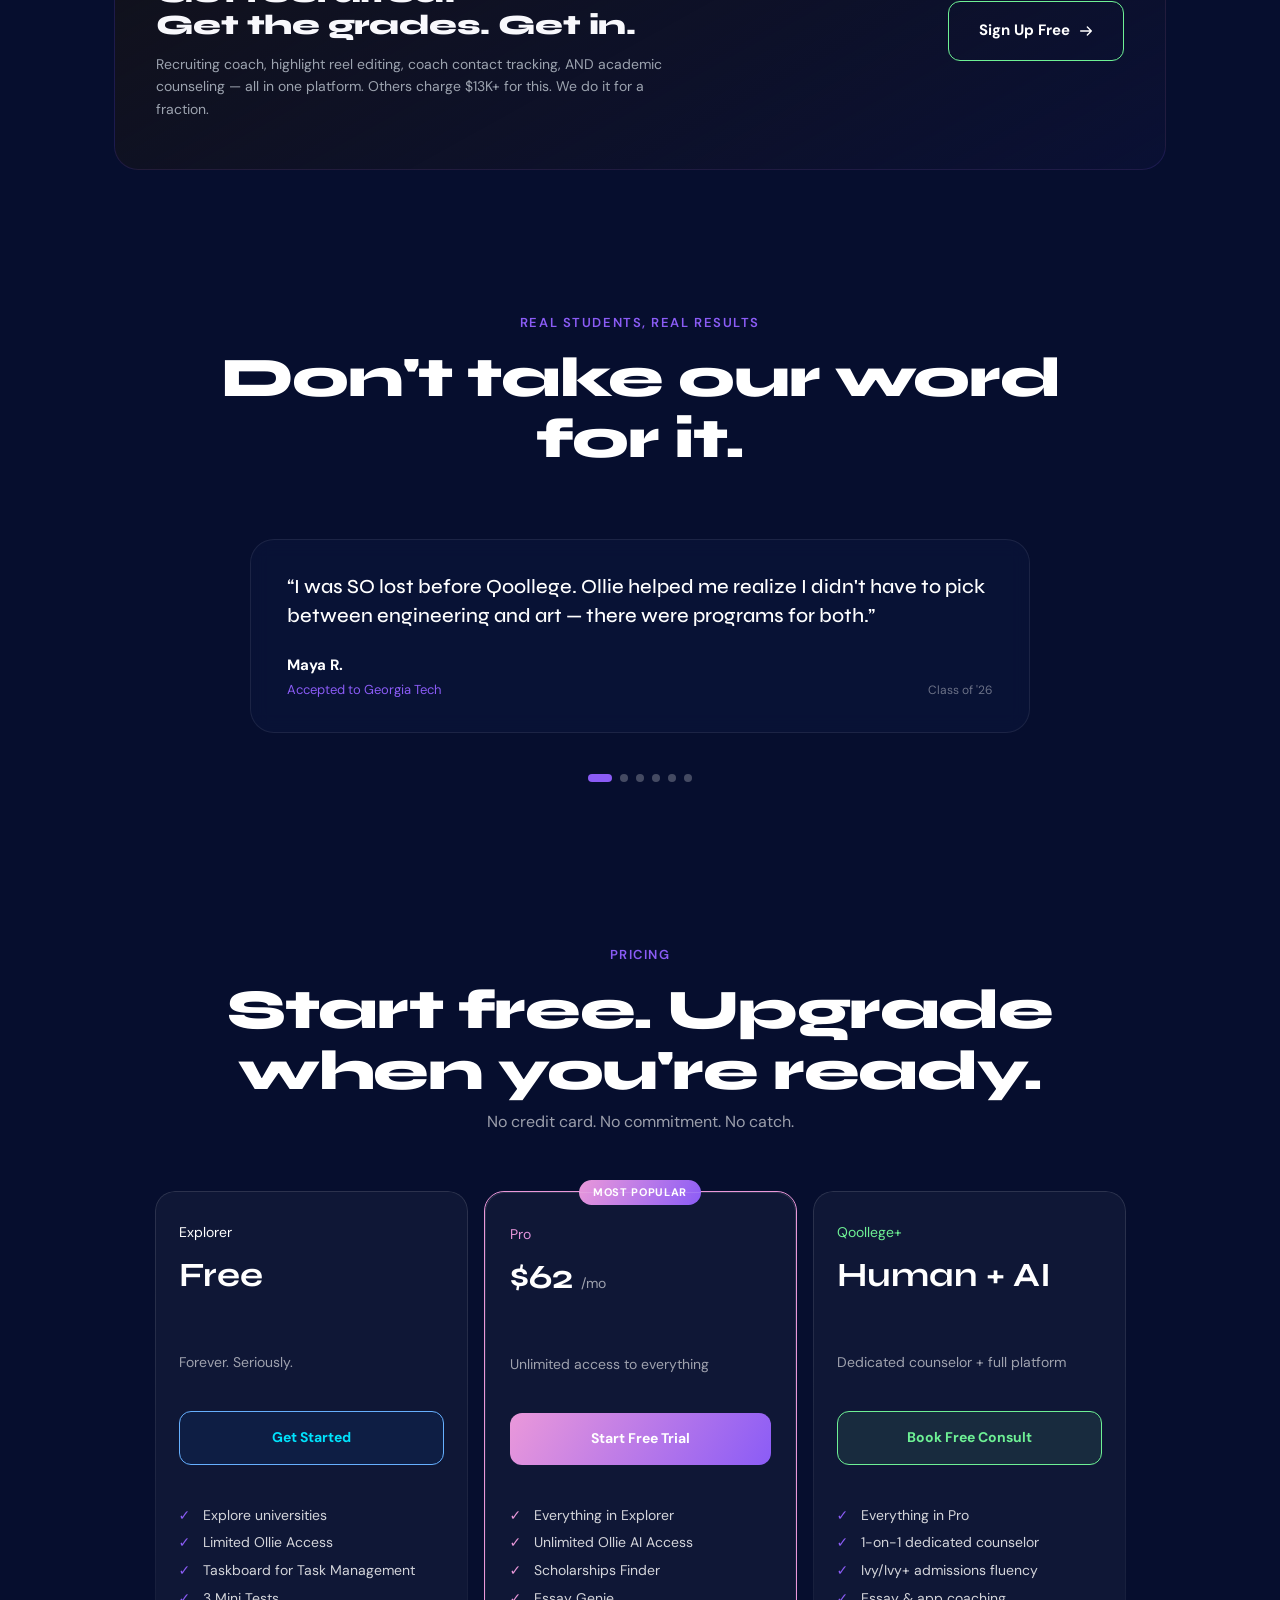
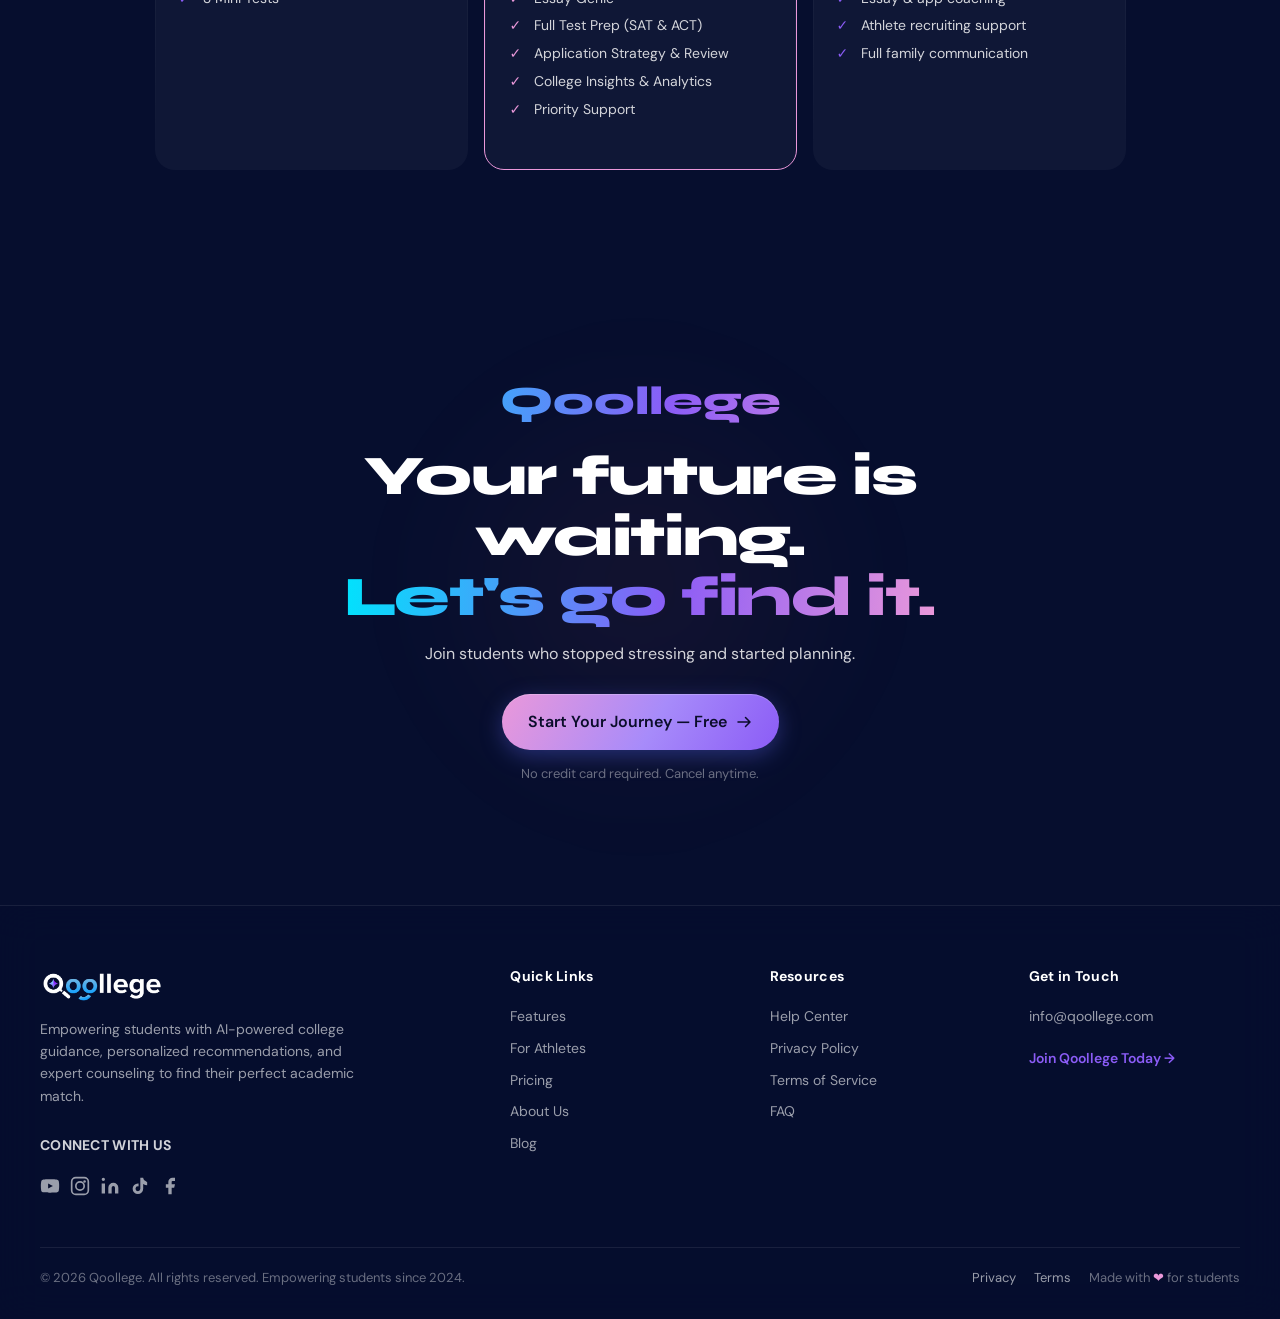
==== commit bcfef34d: "v2: Figma-aligned redesign — fonts, colors, pricing, trio cards, assets - Swap display font to Syne " ====
--- a/v2/index.html
+++ b/v2/index.html
@@ -1,377 +1,440 @@
 <!DOCTYPE html>
 <html lang="en">
+
 <head>
-<meta charset="UTF-8">
-<meta name="viewport" content="width=device-width, initial-scale=1.0">
-<title>Qoollege — v2 | Your college journey. Finally figured out.</title>
-<link rel="preconnect" href="https://fonts.googleapis.com">
-<link rel="preconnect" href="https://fonts.gstatic.com" crossorigin>
-<link href="https://fonts.googleapis.com/css2?family=DM+Sans:wght@400;500;600;700&family=Figtree:wght@400;500;600;700;800&display=swap" rel="stylesheet">
-<link rel="stylesheet" href="styles.css">
+  <meta charset="UTF-8">
+  <meta name="viewport" content="width=device-width, initial-scale=1.0">
+  <title>Qoollege — v2 | Your college journey. Finally figured out.</title>
+  <link rel="preconnect" href="https://fonts.googleapis.com">
+  <link rel="preconnect" href="https://fonts.gstatic.com" crossorigin>
+  <link
+    href="https://fonts.googleapis.com/css2?family=DM+Sans:ital,wght@0,400;0,500;0,600;0,700;1,400&family=Inter:wght@400;500;600&family=Syne:wght@500;600;700;800&display=swap"
+    rel="stylesheet">
+  <link rel="stylesheet" href="styles.css">
 </head>
+
 <body>
 
-<!-- ===== NAV ===== -->
-<header class="nav">
-  <div class="nav-inner">
-    <a href="#" class="nav-logo">Qoollege</a>
-    <nav class="nav-links">
-      <a href="#features">Features</a>
-      <a href="#athletes">Athletes</a>
-      <a href="#pricing">Pricing</a>
-      <a href="#about">About</a>
-      <a href="#contact">Contact</a>
-    </nav>
-    <div class="nav-ctas">
-      <a href="#" class="nav-signin">Sign in</a>
-      <a href="#" class="btn btn-primary">Start Free</a>
-    </div>
-  </div>
-</header>
-
-<!-- ===== HERO ===== -->
-<section class="hero">
-  <div class="hero-bg-blur hero-bg-blur--left"></div>
-  <div class="hero-bg-blur hero-bg-blur--right"></div>
-
-  <div class="hero-inner">
-    <div class="eyebrow-pill">
-      <span>Helping students plan smarter</span>
-      <span class="stars">★★★★★</span>
-    </div>
-
-    <h1 class="hero-title">
-      Your college journey.<br>
-      <span class="grad-text">Finally figured out.</span>
-    </h1>
-
-    <p class="hero-sub">
-      AI-powered matching across 6,000+ colleges, essay coaching that keeps your voice,
-      transfer credit mapping, and an advisor that's always awake. Free to start.
-    </p>
-
-    <div class="hero-actions">
+  <!-- ===== NAV ===== -->
+  <header class="nav">
+    <div class="nav-inner">
+      <a href="#" class="nav-logo"><img src="../assets/qoollege-logo.png" alt="Qoollege" class="nav-logo-img"></a>
+      <nav class="nav-links">
+        <a href="#features">Features</a>
+        <a href="#athletes">Athletes</a>
+        <a href="#pricing">Pricing</a>
+        <a href="#about">About</a>
+        <a href="#contact">Contact</a>
+      </nav>
+      <div class="nav-ctas">
+        <a href="#" class="nav-login">Log in</a>
+        <a href="#" class="nav-start-btn">Start Free</a>
+      </div>
+    </div>
+  </header>
+
+  <!-- ===== HERO ===== -->
+  <section class="hero">
+    <div class="hero-bg-blur hero-bg-blur--left"></div>
+    <div class="hero-bg-blur hero-bg-blur--right"></div>
+
+    <div class="hero-inner">
+      <div class="eyebrow-pill">
+        <span>Helping students plan smarter</span>
+        <span class="stars">★★★★★</span>
+      </div>
+
+      <h1 class="hero-title">
+        Your college journey.<br>
+        <span class="grad-text">Finally figured out.</span>
+      </h1>
+
+      <p class="hero-sub">
+        AI-powered matching across 6,000+ colleges, essay coaching that keeps your voice,
+        transfer credit mapping, and an advisor that's always awake. Free to start.
+      </p>
+
+      <div class="hero-actions">
+        <a href="#features" class="btn btn-outline-green btn-hero">See Features</a>
+        <a href="#" class="btn btn-hero-gradient btn-hero">
+          Get Started — It's Free
+          <svg width="18" height="18" viewBox="0 0 24 24" fill="none" aria-hidden="true">
+            <path d="M4 12H20M20 12L14 6M20 12L14 18" stroke="currentColor" stroke-width="2" stroke-linecap="round"
+              stroke-linejoin="round" />
+          </svg>
+        </a>
+      </div>
+
+      <div class="hero-preview">
+        <div class="where-card">
+          <div class="where-card-head">
+            <img src="assets/ollie-icon.svg" alt="Ollie" class="where-ollie-img">
+            <div>
+              <h3 class="where-title">Hey! Where are you at right now?</h3>
+              <p class="where-sub">Ollie wants to point you in the right direction</p>
+            </div>
+          </div>
+          <div class="where-grid">
+            <button class="where-option" data-idx="0"><span class="where-emoji">😰</span> Stressed about where to even
+              start</button>
+            <button class="where-option" data-idx="1"><span class="where-emoji">📝</span> Working on essays and apps
+              right now</button>
+            <button class="where-option" data-idx="2"><span class="where-emoji">🏈</span> Trying to get recruited as an
+              athlete</button>
+            <button class="where-option" data-idx="3"><span class="where-emoji">💸</span> Need to find scholarships and
+              financial aid</button>
+            <button class="where-option" data-idx="4"><span class="where-emoji">🔄</span> Looking to transfer from my
+              current school</button>
+            <button class="where-option" data-idx="5"><span class="where-emoji">🤷</span> Not sure what I want to study
+              yet</button>
+            <button class="where-option" data-idx="6"><span class="where-emoji">🎯</span> Know my dream school, need to
+              get in</button>
+            <button class="where-option" data-idx="7"><span class="where-emoji">🎓</span> Transferring from community
+              college</button>
+          </div>
+        </div>
+      </div>
+    </div>
+  </section>
+
+  <!-- ===== STATS STRIP ===== -->
+  <section class="stats">
+    <div class="stats-inner">
+      <div class="stat">
+        <div class="stat-num">6,000+</div>
+        <div class="stat-label">Colleges in our database</div>
+      </div>
+      <div class="stat">
+        <div class="stat-num">24/7</div>
+        <div class="stat-label">AI guidance with Ollie</div>
+      </div>
+      <div class="stat">
+        <div class="stat-num">$2M+</div>
+        <div class="stat-label">Scholarships matched</div>
+      </div>
+      <div class="stat">
+        <div class="stat-num">1,000+</div>
+        <div class="stat-label">Transfer credit paths mapped</div>
+      </div>
+    </div>
+  </section>
+
+  <!-- ===== SCHOLARSHIP FINDER PREVIEW ===== -->
+  <section class="finder-preview">
+    <img src="assets/scholarship-finder.png" alt="Qoollege Scholarship Finder — Explore Financial Aids" loading="lazy">
+  </section>
+
+  <!-- ===== FEATURES GRID ===== -->
+  <section class="features" id="features">
+    <div class="section-head">
+      <span class="eyebrow">Your toolkit</span>
+      <h2 class="section-title">
+        Everything you need.<br>
+        <span class="dim">Nothing you don't.</span>
+      </h2>
+    </div>
+
+    <div class="feature-grid">
+      <article class="feature-card">
+        <div class="feature-icon">🎓</div>
+        <h3>College Match</h3>
+        <p>AI matches you to schools that actually fit who you are.</p>
+      </article>
+      <article class="feature-card">
+        <div class="feature-icon">💰</div>
+        <h3>Financial Aid</h3>
+        <p>Find scholarships and aid you didn't know existed.</p>
+      </article>
+      <article class="feature-card">
+        <div class="feature-icon">✍️</div>
+        <h3>Essay Genie</h3>
+        <p>Coaching that keeps your voice — not AI slop.</p>
+      </article>
+      <article class="feature-card">
+        <div class="feature-icon">📋</div>
+        <h3>Task Board</h3>
+        <p>Deadlines, documents, submissions — all in one place.</p>
+      </article>
+      <article class="feature-card">
+        <div class="feature-icon">🎯</div>
+        <h3>App Strategy</h3>
+        <p>Reach, target, safety — pick schools strategically.</p>
+      </article>
+      <article class="feature-card">
+        <div class="feature-icon">📚</div>
+        <h3>Test Prep</h3>
+        <p>Adaptive SAT &amp; ACT practice that learns you.</p>
+      </article>
+      <article class="feature-card">
+        <div class="feature-icon">🤖</div>
+        <h3>Meet Ollie</h3>
+        <p>Your 24/7 advisor that never judges a question.</p>
+      </article>
+      <article class="feature-card">
+        <div class="feature-icon">🔄</div>
+        <h3>Transfer Nav</h3>
+        <p>Credit estimates and transfer-friendly matching.</p>
+      </article>
+    </div>
+  </section>
+
+  <!-- ===== 3-CARD SECTION: Transfer / Premium / Athletes ===== -->
+  <section class="trio-cards" id="athletes">
+
+    <!-- Card 1: Transfer Students -->
+    <article class="trio-card trio-card--purple">
+      <div class="trio-card-row">
+        <div class="trio-card-text">
+          <span class="trio-eyebrow trio-eyebrow--purple">🔄 Transfer Students</span>
+          <h3>Wrong school?<br>Right move. Let's fix it.</h3>
+          <p>Whether you're at a community college mapping your path to a 4-year, or at a university that just isn't the
+            right fit — we've got you. Credit estimates, transfer-friendly school matching, and a counselor who gets it.
+          </p>
+        </div>
+        <a href="#" class="trio-btn trio-btn--green">
+          Sign Up Free
+          <svg width="16" height="16" viewBox="0 0 24 24" fill="none" aria-hidden="true">
+            <path d="M4 12H20M20 12L14 6M20 12L14 18" stroke="currentColor" stroke-width="2" stroke-linecap="round"
+              stroke-linejoin="round" />
+          </svg>
+        </a>
+      </div>
+      <p class="trio-fineprint">* Credit transfer estimates are non-binding and for planning purposes only. Always
+        confirm with your target school's admissions office.</p>
+    </article>
+
+    <!-- Card 2: Premium Support / Qoollege+ -->
+    <article class="trio-card trio-card--teal">
+      <div class="trio-card-glow"></div>
+      <div class="trio-card-row">
+        <div class="trio-card-text">
+          <span class="trio-eyebrow trio-eyebrow--teal">🏈 Premium Support</span>
+          <h3>Get ahead.<br>Your personal concierge</h3>
+          <p>Recruiting coach, highlight reel editing, coach contact tracking, AND academic counseling — all in one
+            platform. Others charge $13K+ for this. We do it for a fraction.</p>
+        </div>
+        <div class="trio-card-right">
+          <img src="assets/qoollege-plus-logo.png" alt="Qoollege+" class="trio-qplus-logo-img">
+          <a href="#" class="trio-btn-gold-wrap">
+            <img src="assets/gold-button.svg" alt="Book Free Consultation" class="trio-btn-gold-img">
+          </a>
+        </div>
+      </div>
+    </article>
+
+    <!-- Card 3: Student Athletes -->
+    <article class="trio-card trio-card--purple">
+      <div class="trio-card-row">
+        <div class="trio-card-text">
+          <span class="trio-eyebrow trio-eyebrow--purple">🏈 Student Athletes</span>
+          <h3>Get recruited.<br>Get the grades. Get in.</h3>
+          <p>Recruiting coach, highlight reel editing, coach contact tracking, AND academic counseling — all in one
+            platform. Others charge $13K+ for this. We do it for a fraction.</p>
+        </div>
+        <a href="#" class="trio-btn trio-btn--green">
+          Sign Up Free
+          <svg width="16" height="16" viewBox="0 0 24 24" fill="none" aria-hidden="true">
+            <path d="M4 12H20M20 12L14 6M20 12L14 18" stroke="currentColor" stroke-width="2" stroke-linecap="round"
+              stroke-linejoin="round" />
+          </svg>
+        </a>
+      </div>
+    </article>
+
+  </section>
+
+  <!-- ===== TESTIMONIALS ===== -->
+  <section class="testimonials">
+    <div class="section-head">
+      <span class="eyebrow">Real students, real results</span>
+      <h2 class="section-title">Don't take our word for it.</h2>
+    </div>
+
+    <div class="testimonial-stage" id="testimonialStage">
+      <!-- slides populated/animated via JS; keep initial markup for no-JS fallback -->
+      <article class="testimonial active">
+        <p class="testimonial-quote">“I was SO lost before Qoollege. Ollie helped me realize I didn't have to pick
+          between engineering and art — there were programs for both.”</p>
+        <div class="testimonial-foot">
+          <div>
+            <div class="testimonial-name">Maya R.</div>
+            <div class="testimonial-detail">Accepted to Georgia Tech</div>
+          </div>
+          <span class="testimonial-year">Class of '26</span>
+        </div>
+      </article>
+    </div>
+
+    <div class="testimonial-dots" id="testimonialDots" role="tablist" aria-label="Testimonials">
+      <button class="dot active" data-idx="0" aria-label="Testimonial 1"></button>
+      <button class="dot" data-idx="1" aria-label="Testimonial 2"></button>
+      <button class="dot" data-idx="2" aria-label="Testimonial 3"></button>
+      <button class="dot" data-idx="3" aria-label="Testimonial 4"></button>
+      <button class="dot" data-idx="4" aria-label="Testimonial 5"></button>
+      <button class="dot" data-idx="5" aria-label="Testimonial 6"></button>
+    </div>
+  </section>
+
+  <!-- ===== PRICING (v1 visual style) ===== -->
+  <section class="pricing" id="pricing">
+    <div class="section-head">
+      <span class="eyebrow">Pricing</span>
+      <h2 class="section-title">Start free. Upgrade when you're ready.</h2>
+      <p class="section-sub">No credit card. No commitment. No catch.</p>
+    </div>
+
+    <div class="pricing-cards">
+      <!-- Explorer -->
+      <div class="pricing-card">
+        <div class="card-glow"></div>
+        <span class="plan-label">Explorer</span>
+        <h3 class="plan-price">Free</h3>
+        <p class="plan-desc">Forever. Seriously.</p>
+        <a href="#" class="plan-btn plan-btn-blue">Get Started</a>
+        <ul class="plan-features">
+          <li>Explore universities</li>
+          <li>Limited Ollie Access</li>
+          <li>Taskboard for Task Management</li>
+          <li>3 Mini Tests</li>
+        </ul>
+      </div>
+
+      <!-- Pro -->
+      <div class="pricing-card featured">
+        <div class="card-glow"></div>
+        <div class="popular-badge">MOST POPULAR</div>
+        <span class="plan-label gradient-text">Pro</span>
+        <h3 class="plan-price">$62 <span class="plan-period">/mo</span></h3>
+        <p class="plan-desc">Unlimited access to everything</p>
+        <a href="#" class="plan-btn plan-btn-gradient">Start Free Trial</a>
+        <ul class="plan-features">
+          <li>Everything in Explorer</li>
+          <li>Unlimited Ollie AI Access</li>
+          <li>Scholarships Finder</li>
+          <li>Essay Genie</li>
+          <li>Full Test Prep (SAT &amp; ACT)</li>
+          <li>Application Strategy &amp; Review</li>
+          <li>College Insights &amp; Analytics</li>
+          <li>Priority Support</li>
+        </ul>
+      </div>
+
+      <!-- Qoollege+ -->
+      <div class="pricing-card" id="qoollege-plus">
+        <div class="card-glow"></div>
+        <span class="plan-label green-text">Qoollege+</span>
+        <h3 class="plan-price">Human + AI</h3>
+        <p class="plan-desc">Dedicated counselor + full platform</p>
+        <a href="#" class="plan-btn plan-btn-green">Book Free Consult</a>
+        <ul class="plan-features">
+          <li>Everything in Pro</li>
+          <li>1-on-1 dedicated counselor</li>
+          <li>Ivy/Ivy+ admissions fluency</li>
+          <li>Essay &amp; app coaching</li>
+          <li>Athlete recruiting support</li>
+          <li>Full family communication</li>
+        </ul>
+      </div>
+    </div>
+  </section>
+
+  <!-- ===== CTA ===== -->
+  <section class="cta">
+    <div class="cta-bg-blur"></div>
+    <div class="cta-inner">
+      <div class="cta-logo">Qoollege</div>
+      <h2 class="cta-title">Your future is waiting.<br><span class="grad-text">Let's go find it.</span></h2>
+      <p class="cta-sub">Join students who stopped stressing and started planning.</p>
       <a href="#" class="btn btn-primary btn-lg">
-        Get Started – It's Free
-        <svg width="18" height="18" viewBox="0 0 24 24" fill="none" aria-hidden="true"><path d="M4 12H20M20 12L14 6M20 12L14 18" stroke="currentColor" stroke-width="2" stroke-linecap="round" stroke-linejoin="round"/></svg>
+        Start Your Journey — Free
+        <svg width="18" height="18" viewBox="0 0 24 24" fill="none" aria-hidden="true">
+          <path d="M4 12H20M20 12L14 6M20 12L14 18" stroke="currentColor" stroke-width="2" stroke-linecap="round"
+            stroke-linejoin="round" />
+        </svg>
       </a>
-      <a href="#features" class="btn btn-ghost btn-lg">See Features</a>
-    </div>
-
-    <div class="hero-preview">
-      <div class="where-card">
-        <div class="where-card-head">
-          <div class="where-ollie" aria-hidden="true">🎓</div>
-          <div>
-            <h3 class="where-title">Hey! Where are you at right now?</h3>
-            <p class="where-sub">Ollie wants to point you in the right direction</p>
+      <p class="cta-fineprint">No credit card required. Cancel anytime.</p>
+    </div>
+  </section>
+
+  <!-- ===== FOOTER ===== -->
+  <footer class="footer">
+    <div class="footer-inner">
+      <div class="footer-cols">
+        <div class="footer-col footer-col--brand">
+          <div class="footer-logo"><img src="../assets/qoollege-logo.png" alt="Qoollege" class="footer-logo-img"></div>
+          <p>Empowering students with AI-powered college guidance, personalized recommendations, and expert counseling
+            to find their perfect academic match.</p>
+          <div class="footer-connect">
+            <h5>Connect With Us</h5>
+            <div class="footer-social">
+              <a href="#" aria-label="YouTube" class="social"><svg width="20" height="20" viewBox="0 0 24 24"
+                  fill="none">
+                  <path
+                    d="M22.54 6.42a2.78 2.78 0 00-1.94-2C18.88 4 12 4 12 4s-6.88 0-8.6.46a2.78 2.78 0 00-1.94 2A29 29 0 001 12a29 29 0 00.46 5.58 2.78 2.78 0 001.94 2c1.72.46 8.6.46 8.6.46s6.88 0 8.6-.46a2.78 2.78 0 001.94-2A29 29 0 0023 12a29 29 0 00-.46-5.58zM9.75 15.02V8.98L15.5 12l-5.75 3.02z"
+                    fill="currentColor" />
+                </svg></a>
+              <a href="#" aria-label="Instagram" class="social"><svg width="20" height="20" viewBox="0 0 24 24"
+                  fill="none">
+                  <rect x="2" y="2" width="20" height="20" rx="5" stroke="currentColor" stroke-width="2" />
+                  <circle cx="12" cy="12" r="5" stroke="currentColor" stroke-width="2" />
+                  <circle cx="17.5" cy="6.5" r="1.5" fill="currentColor" />
+                </svg></a>
+              <a href="#" aria-label="LinkedIn" class="social"><svg width="20" height="20" viewBox="0 0 24 24"
+                  fill="none">
+                  <path
+                    d="M16 8a6 6 0 016 6v7h-4v-7a2 2 0 00-4 0v7h-4v-7a6 6 0 016-6zM2 9h4v12H2zM4 6a2 2 0 100-4 2 2 0 000 4z"
+                    fill="currentColor" />
+                </svg></a>
+              <a href="#" aria-label="TikTok" class="social"><svg width="20" height="20" viewBox="0 0 24 24"
+                  fill="none">
+                  <path
+                    d="M19.59 6.69a4.83 4.83 0 01-3.77-4.25V2h-3.45v13.67a2.89 2.89 0 01-2.88 2.5 2.89 2.89 0 01-2.89-2.89 2.89 2.89 0 012.89-2.89c.28 0 .54.04.79.1V9.01a6.27 6.27 0 00-.79-.05 6.34 6.34 0 00-6.34 6.34 6.34 6.34 0 006.34 6.34 6.34 6.34 0 006.34-6.34V9.48a8.27 8.27 0 004.76 1.5V7.56a4.84 4.84 0 01-1-.87z"
+                    fill="currentColor" />
+                </svg></a>
+              <a href="#" aria-label="Facebook" class="social"><svg width="20" height="20" viewBox="0 0 24 24"
+                  fill="none">
+                  <path d="M18 2h-3a5 5 0 00-5 5v3H7v4h3v8h4v-8h3l1-4h-4V7a1 1 0 011-1h3V2z" fill="currentColor" />
+                </svg></a>
+            </div>
           </div>
         </div>
-        <div class="where-grid">
-          <button class="where-option" data-idx="0"><span class="where-emoji">😰</span> Stressed about where to even start</button>
-          <button class="where-option" data-idx="1"><span class="where-emoji">📝</span> Working on essays and apps right now</button>
-          <button class="where-option" data-idx="2"><span class="where-emoji">🏈</span> Trying to get recruited as an athlete</button>
-          <button class="where-option" data-idx="3"><span class="where-emoji">💸</span> Need to find scholarships and financial aid</button>
-          <button class="where-option" data-idx="4"><span class="where-emoji">🔄</span> Looking to transfer from my current school</button>
-          <button class="where-option" data-idx="5"><span class="where-emoji">🤷</span> Not sure what I want to study yet</button>
-          <button class="where-option" data-idx="6"><span class="where-emoji">🎯</span> Know my dream school, need to get in</button>
-          <button class="where-option" data-idx="7"><span class="where-emoji">🎓</span> Transferring from community college</button>
-        </div>
-      </div>
-    </div>
-  </div>
-</section>
-
-<!-- ===== STATS STRIP ===== -->
-<section class="stats">
-  <div class="stats-inner">
-    <div class="stat">
-      <div class="stat-num">6,000+</div>
-      <div class="stat-label">Colleges in our database</div>
-    </div>
-    <div class="stat">
-      <div class="stat-num">24/7</div>
-      <div class="stat-label">AI guidance with Ollie</div>
-    </div>
-    <div class="stat">
-      <div class="stat-num">$2M+</div>
-      <div class="stat-label">Scholarships matched</div>
-    </div>
-    <div class="stat">
-      <div class="stat-num">1,000+</div>
-      <div class="stat-label">Transfer credit paths mapped</div>
-    </div>
-  </div>
-</section>
-
-<!-- ===== SCHOLARSHIP FINDER PREVIEW ===== -->
-<section class="finder-preview">
-  <img src="assets/scholarship-finder.png" alt="Qoollege Scholarship Finder — Explore Financial Aids" loading="lazy">
-</section>
-
-<!-- ===== FEATURES GRID ===== -->
-<section class="features" id="features">
-  <div class="section-head">
-    <span class="eyebrow">Your toolkit</span>
-    <h2 class="section-title">
-      Everything you need.<br>
-      <span class="dim">Nothing you don't.</span>
-    </h2>
-  </div>
-
-  <div class="feature-grid">
-    <article class="feature-card">
-      <div class="feature-icon">🎓</div>
-      <h3>College Match</h3>
-      <p>AI matches you to schools that actually fit who you are.</p>
-    </article>
-    <article class="feature-card">
-      <div class="feature-icon">💰</div>
-      <h3>Financial Aid</h3>
-      <p>Find scholarships and aid you didn't know existed.</p>
-    </article>
-    <article class="feature-card">
-      <div class="feature-icon">✍️</div>
-      <h3>Essay Genie</h3>
-      <p>Coaching that keeps your voice — not AI slop.</p>
-    </article>
-    <article class="feature-card">
-      <div class="feature-icon">📋</div>
-      <h3>Task Board</h3>
-      <p>Deadlines, documents, submissions — all in one place.</p>
-    </article>
-    <article class="feature-card">
-      <div class="feature-icon">🎯</div>
-      <h3>App Strategy</h3>
-      <p>Reach, target, safety — pick schools strategically.</p>
-    </article>
-    <article class="feature-card">
-      <div class="feature-icon">📚</div>
-      <h3>Test Prep</h3>
-      <p>Adaptive SAT &amp; ACT practice that learns you.</p>
-    </article>
-    <article class="feature-card">
-      <div class="feature-icon">🤖</div>
-      <h3>Meet Ollie</h3>
-      <p>Your 24/7 advisor that never judges a question.</p>
-    </article>
-    <article class="feature-card">
-      <div class="feature-icon">🔄</div>
-      <h3>Transfer Nav</h3>
-      <p>Credit estimates and transfer-friendly matching.</p>
-    </article>
-  </div>
-</section>
-
-<!-- ===== ATHLETES SECTION (green) ===== -->
-<section class="athletes" id="athletes">
-  <div class="side-card side-card--green">
-    <div>
-      <span class="eyebrow">🏈 Student Athletes</span>
-      <h3>Get recruited. Get the grades. Get in.</h3>
-      <p>Recruiting coach, highlight reel editing, coach contact tracking, AND academic counseling — all in one platform. Others charge $13K+ for this. We do it for a fraction.</p>
-    </div>
-    <a href="#" class="btn btn-primary">
-      Book Free Consultation
-      <svg width="16" height="16" viewBox="0 0 24 24" fill="none" aria-hidden="true"><path d="M4 12H20M20 12L14 6M20 12L14 18" stroke="currentColor" stroke-width="2" stroke-linecap="round" stroke-linejoin="round"/></svg>
-    </a>
-  </div>
-</section>
-
-<!-- ===== TRANSFER SECTION ===== -->
-<section class="transfer">
-  <div class="side-card side-card--purple">
-    <div class="transfer-head">
-      <div>
-        <span class="eyebrow">🔄 Transfer Students</span>
-        <h3>Wrong school? Right move. Let's fix it.</h3>
-        <p>Whether you're at a community college mapping your path to a 4-year, or at a university that just isn't the right fit — we've got you. Credit estimates, transfer-friendly school matching, and a counselor who gets it.</p>
-      </div>
-      <a href="#" class="btn btn-primary">
-        Sign Up
-        <svg width="16" height="16" viewBox="0 0 24 24" fill="none" aria-hidden="true"><path d="M4 12H20M20 12L14 6M20 12L14 18" stroke="currentColor" stroke-width="2" stroke-linecap="round" stroke-linejoin="round"/></svg>
-      </a>
-    </div>
-
-    <div class="transfer-subgrid">
-      <div class="mini-card">
-        <div class="mini-icon">🧮</div>
-        <h4>Credit Estimator</h4>
-        <p>See how your coursework maps to target schools — before you apply</p>
-      </div>
-      <div class="mini-card">
-        <div class="mini-icon">🏫</div>
-        <h4>Transfer-Friendly Match</h4>
-        <p>Find schools with high acceptance rates and generous credit policies</p>
-      </div>
-      <div class="mini-card">
-        <div class="mini-icon">📄</div>
-        <h4>Transfer Essays</h4>
-        <p>Nail the 'why transfer?' essay with AI coaching that tells your story</p>
-      </div>
-    </div>
-
-    <p class="fineprint">* Credit transfer estimates are non-binding and for planning purposes only. Always confirm with your target school's admissions office.</p>
-  </div>
-</section>
-
-<!-- ===== TESTIMONIALS ===== -->
-<section class="testimonials">
-  <div class="section-head">
-    <span class="eyebrow">Real students, real results</span>
-    <h2 class="section-title">Don't take our word for it.</h2>
-  </div>
-
-  <div class="testimonial-stage" id="testimonialStage">
-    <!-- slides populated/animated via JS; keep initial markup for no-JS fallback -->
-    <article class="testimonial active">
-      <p class="testimonial-quote">“I was SO lost before Qoollege. Ollie helped me realize I didn't have to pick between engineering and art — there were programs for both.”</p>
-      <div class="testimonial-foot">
-        <div>
-          <div class="testimonial-name">Maya R.</div>
-          <div class="testimonial-detail">Accepted to Georgia Tech</div>
-        </div>
-        <span class="testimonial-year">Class of '26</span>
-      </div>
-    </article>
-  </div>
-
-  <div class="testimonial-dots" id="testimonialDots" role="tablist" aria-label="Testimonials">
-    <button class="dot active" data-idx="0" aria-label="Testimonial 1"></button>
-    <button class="dot" data-idx="1" aria-label="Testimonial 2"></button>
-    <button class="dot" data-idx="2" aria-label="Testimonial 3"></button>
-    <button class="dot" data-idx="3" aria-label="Testimonial 4"></button>
-    <button class="dot" data-idx="4" aria-label="Testimonial 5"></button>
-    <button class="dot" data-idx="5" aria-label="Testimonial 6"></button>
-  </div>
-</section>
-
-<!-- ===== PRICING ===== -->
-<section class="pricing" id="pricing">
-  <div class="section-head">
-    <span class="eyebrow">Pricing</span>
-    <h2 class="section-title">Start free. Upgrade when you're ready.</h2>
-    <p class="section-sub">No credit card. No commitment. No catch.</p>
-  </div>
-
-  <div class="price-grid">
-    <article class="price-card">
-      <div class="price-label">Explorer</div>
-      <div class="price-amount">Free</div>
-      <div class="price-tag">Forever. Seriously.</div>
-      <a href="#" class="btn btn-ghost btn-block">Get Started</a>
-      <ul class="price-features">
-        <li>Explore universities</li>
-        <li>Limited Ollie Access</li>
-        <li>Taskboard for Task Management</li>
-        <li>3 Mini Tests</li>
-      </ul>
-    </article>
-
-    <article class="price-card price-card--featured">
-      <span class="popular-badge">Most Popular</span>
-      <div class="price-label">Pro</div>
-      <div class="price-amount">$62<span class="price-period">/mo</span></div>
-      <div class="price-tag">Unlimited access to everything</div>
-      <a href="#" class="btn btn-primary btn-block">Start Free Trial</a>
-      <ul class="price-features">
-        <li>Everything in Explorer</li>
-        <li>Unlimited Ollie AI</li>
-        <li>Scholarships Finder</li>
-        <li>Essay Genie</li>
-        <li>Full Test Prep (SAT &amp; ACT)</li>
-        <li>Application Strategy &amp; Review</li>
-        <li>College Insights &amp; Analytics</li>
-        <li>Priority Support</li>
-      </ul>
-    </article>
-
-    <article class="price-card">
-      <div class="price-label">Qoollege+</div>
-      <div class="price-amount">Human + AI</div>
-      <div class="price-tag">Dedicated counselor + full platform</div>
-      <a href="#" class="btn btn-ghost btn-block">Book Free Consult</a>
-      <ul class="price-features">
-        <li>Everything in Pro</li>
-        <li>1-on-1 dedicated counselor</li>
-        <li>Ivy/Ivy+ admissions fluency</li>
-        <li>Essay &amp; app coaching</li>
-        <li>Athlete recruiting support</li>
-        <li>Full family communication</li>
-      </ul>
-    </article>
-  </div>
-</section>
-
-<!-- ===== CTA ===== -->
-<section class="cta">
-  <div class="cta-bg-blur"></div>
-  <div class="cta-inner">
-    <div class="cta-logo">Qoollege</div>
-    <h2 class="cta-title">Your future is waiting.<br><span class="grad-text">Let's go find it.</span></h2>
-    <p class="cta-sub">Join students who stopped stressing and started planning.</p>
-    <a href="#" class="btn btn-primary btn-lg">
-      Start Your Journey — Free
-      <svg width="18" height="18" viewBox="0 0 24 24" fill="none" aria-hidden="true"><path d="M4 12H20M20 12L14 6M20 12L14 18" stroke="currentColor" stroke-width="2" stroke-linecap="round" stroke-linejoin="round"/></svg>
-    </a>
-    <p class="cta-fineprint">No credit card required. Cancel anytime.</p>
-  </div>
-</section>
-
-<!-- ===== FOOTER ===== -->
-<footer class="footer">
-  <div class="footer-inner">
-    <div class="footer-cols">
-      <div class="footer-col footer-col--brand">
-        <div class="footer-logo">Qoollege</div>
-        <p>Empowering students with AI-powered college guidance, personalized recommendations, and expert counseling to find their perfect academic match.</p>
-        <div class="footer-connect">
-          <h5>Connect With Us</h5>
-          <div class="footer-social">
-            <a href="#" aria-label="Twitter" class="social">𝕏</a>
-            <a href="#" aria-label="Instagram" class="social">◎</a>
-            <a href="#" aria-label="LinkedIn" class="social">in</a>
-            <a href="#" aria-label="YouTube" class="social">▶</a>
-            <a href="#" aria-label="TikTok" class="social">♪</a>
-          </div>
-        </div>
-      </div>
-
-      <div class="footer-col">
-        <h5>Quick Links</h5>
-        <a href="#features">Features</a>
-        <a href="#athletes">For Athletes</a>
-        <a href="#pricing">Pricing</a>
-        <a href="#">About Us</a>
-        <a href="#">Blog</a>
-      </div>
-
-      <div class="footer-col">
-        <h5>Resources</h5>
-        <a href="#">Help Center</a>
-        <a href="#">Privacy Policy</a>
-        <a href="#">Terms of Service</a>
-        <a href="#">FAQ</a>
-      </div>
-
-      <div class="footer-col">
-        <h5>Get in Touch</h5>
-        <a href="mailto:info@qoollege.com">info@qoollege.com</a>
-        <a href="#" class="footer-cta-link">Join Qoollege Today →</a>
-      </div>
-    </div>
-
-    <div class="footer-bottom">
-      <span>© 2026 Qoollege. All rights reserved. Empowering students since 2024.</span>
-      <span class="footer-meta">
-        <a href="#">Privacy</a>
-        <a href="#">Terms</a>
-        <span>Made with <span class="heart">❤</span> for students</span>
-      </span>
-    </div>
-  </div>
-</footer>
-
-<script src="script.js"></script>
+
+        <div class="footer-col">
+          <h5>Quick Links</h5>
+          <a href="#features">Features</a>
+          <a href="#athletes">For Athletes</a>
+          <a href="#pricing">Pricing</a>
+          <a href="#">About Us</a>
+          <a href="#">Blog</a>
+        </div>
+
+        <div class="footer-col">
+          <h5>Resources</h5>
+          <a href="#">Help Center</a>
+          <a href="#">Privacy Policy</a>
+          <a href="#">Terms of Service</a>
+          <a href="#">FAQ</a>
+        </div>
+
+        <div class="footer-col">
+          <h5>Get in Touch</h5>
+          <a href="mailto:info@qoollege.com">info@qoollege.com</a>
+          <a href="#" class="footer-cta-link">Join Qoollege Today →</a>
+        </div>
+      </div>
+
+      <div class="footer-bottom">
+        <span>© 2026 Qoollege. All rights reserved. Empowering students since 2024.</span>
+        <span class="footer-meta">
+          <a href="#">Privacy</a>
+          <a href="#">Terms</a>
+          <span>Made with <span class="heart">❤</span> for students</span>
+        </span>
+      </div>
+    </div>
+  </footer>
+
+  <script src="script.js"></script>
 </body>
-</html>
+
+</html>
--- a/v2/styles.css
+++ b/v2/styles.css
@@ -4,29 +4,34 @@
    =================================================================== */
 
 :root {
-  --bg-deepest: #05061a;
-  --bg-deep:    #0b0d2b;
-  --bg-panel:   #11143a;
-  --bg-card:    rgba(30, 32, 80, 0.55);
-  --bg-card-solid: #16193d;
+  /* Figma palette — sampled from design tokens */
+  --bg-base: #060e2e;
+  /* deep navy blue base — matches Figma exactly */
+  --bg-card: rgba(12, 22, 60, 0.55);
+  --bg-card-solid: #0c1638;
   --border-soft: rgba(255, 255, 255, 0.08);
   --border-strong: rgba(255, 255, 255, 0.16);
 
-  --white:   #ffffff;
+  --white: #ffffff;
   --white-80: rgba(255, 255, 255, 0.82);
   --white-60: rgba(255, 255, 255, 0.6);
   --white-40: rgba(255, 255, 255, 0.4);
 
-  --pink:   #ea98da;
-  --purple: #5b6cf9;
-  --purple-deep: #3b47d4;
-  --cyan:   #58e2ff;
-  --green:  #32de84;
-  --green-deep: #17a65d;
-
+  --pink: #ea98da;
+  --purple: #8b5cf6;
+  /* Figma purple accent */
+  --purple-soft: #a78bfa;
+  --purple-deep: #574b8c;
+  --teal: #00d4aa;
+  --cyan: #00e3fd;
+  --mint: #6ef195;
+  --amber: #fbbf24;
+
+  /* Continuous-gradient text accent (matches metric numbers in design) */
   --grad-primary: linear-gradient(120deg, var(--pink) 0%, var(--purple) 100%);
-  --grad-cta: linear-gradient(120deg, #ea98da 0%, #7d6df9 55%, #5b6cf9 100%);
-  --grad-text: linear-gradient(95deg, #ea98da 0%, #b28bff 50%, #58e2ff 100%);
+  --grad-cta: linear-gradient(120deg, #ea98da 0%, #a78bfa 55%, #8b5cf6 100%);
+  --grad-text: linear-gradient(95deg, #00e3fd 0%, #8b5cf6 55%, #ea98da 100%);
+  --grad-metric: linear-gradient(120deg, #00e3fd 0%, #00d4aa 100%);
 
   --radius-sm: 10px;
   --radius-md: 16px;
@@ -34,15 +39,18 @@
   --radius-xl: 28px;
 
   --font-body: 'DM Sans', system-ui, -apple-system, Segoe UI, Roboto, sans-serif;
-  --font-display: 'Figtree', 'DM Sans', system-ui, sans-serif;
-}
-
-* { box-sizing: border-box; }
-
-html, body {
+  --font-display: 'Syne', 'DM Sans', system-ui, sans-serif;
+  --font-ui: 'Inter', 'DM Sans', system-ui, sans-serif;
+}
+
+* {
+  box-sizing: border-box;
+}
+
+html,
+body {
   margin: 0;
   padding: 0;
-  background: var(--bg-deepest);
   color: var(--white);
   font-family: var(--font-body);
   font-size: 16px;
@@ -51,9 +59,59 @@
   scroll-behavior: smooth;
 }
 
-a { color: inherit; text-decoration: none; }
-img { max-width: 100%; display: block; }
-button { font-family: inherit; }
+/* Continuous gradient backdrop — fixed, deep navy blue throughout (matches Figma). */
+body {
+  background: var(--bg-base);
+  position: relative;
+  min-height: 100vh;
+}
+
+body::before {
+  content: '';
+  position: fixed;
+  inset: 0;
+  pointer-events: none;
+  z-index: -2;
+  background:
+    /* Hero top-left: subtle teal glow — Figma rgba(0,212,170,0.10) */
+    radial-gradient(540px 540px at 4% 6%, rgba(0, 212, 170, 0.10), transparent 60%),
+    /* Hero center-right: faint lavender — Figma rgba(178,135,230,0.15) */
+    radial-gradient(700px 700px at 75% 18%, rgba(178, 135, 230, 0.15), transparent 60%),
+    /* Mid-page: very subtle blue lift so it never goes darker */
+    radial-gradient(900px 600px at 50% 50%, rgba(20, 50, 130, 0.12), transparent 60%),
+    /* Bottom CTA: warm orange tint — Figma rgba(255,107,90,0.063) */
+    radial-gradient(600px 600px at 50% 90%, rgba(255, 107, 90, 0.06), transparent 60%),
+    /* Base linear: deep navy blue, consistent top-to-bottom */
+    linear-gradient(180deg, #071030 0%, #081440 40%, #071030 100%);
+}
+
+body::after {
+  /* Subtle noise/grain to prevent banding on big screens. */
+  content: '';
+  position: fixed;
+  inset: 0;
+  pointer-events: none;
+  z-index: -1;
+  opacity: 0.025;
+  mix-blend-mode: overlay;
+  background-image:
+    radial-gradient(rgba(255, 255, 255, 0.6) 1px, transparent 1px);
+  background-size: 3px 3px;
+}
+
+a {
+  color: inherit;
+  text-decoration: none;
+}
+
+img {
+  max-width: 100%;
+  display: block;
+}
+
+button {
+  font-family: inherit;
+}
 
 /* ===== Shared: gradient text helper ===== */
 .grad-text {
@@ -80,15 +138,27 @@
   transition: transform 0.2s ease, box-shadow 0.25s ease, background 0.3s ease;
   white-space: nowrap;
 }
-.btn-lg { height: 56px; padding: 14px 26px; font-size: 16px; }
-.btn-block { width: 100%; }
+
+.btn-lg {
+  height: 56px;
+  padding: 14px 26px;
+  font-size: 16px;
+}
+
+.btn-block {
+  width: 100%;
+}
 
 .btn-primary {
   background: var(--grad-cta);
   color: #0b0d2b;
-  box-shadow: 0 6px 22px rgba(91, 108, 249, 0.35), inset 0 1px 0 rgba(255,255,255,0.22);
-}
-.btn-primary:hover { transform: translateY(-2px); box-shadow: 0 12px 28px rgba(91, 108, 249, 0.45); }
+  box-shadow: 0 6px 22px rgba(91, 108, 249, 0.35), inset 0 1px 0 rgba(255, 255, 255, 0.22);
+}
+
+.btn-primary:hover {
+  transform: translateY(-2px);
+  box-shadow: 0 12px 28px rgba(91, 108, 249, 0.45);
+}
 
 .btn-ghost {
   background: rgba(255, 255, 255, 0.06);
@@ -96,17 +166,57 @@
   border: 1px solid var(--border-soft);
   backdrop-filter: blur(10px);
 }
-.btn-ghost:hover { background: rgba(255, 255, 255, 0.12); border-color: var(--border-strong); }
+
+.btn-ghost:hover {
+  background: rgba(255, 255, 255, 0.12);
+  border-color: var(--border-strong);
+}
+
+/* Hero-specific button variants (Figma node 117835:81467) */
+.btn-hero {
+  height: 56px;
+  padding: 16px 32px;
+  font-size: 16px;
+  border-radius: 9999px;
+}
+
+.btn-outline-green {
+  background: transparent;
+  color: #f8f8fc;
+  border: 1px solid var(--mint);
+  font-weight: 600;
+}
+
+.btn-outline-green:hover {
+  background: rgba(110, 241, 149, 0.1);
+  border-color: var(--mint);
+  box-shadow: 0 0 20px rgba(110, 241, 149, 0.15);
+}
+
+.btn-hero-gradient {
+  background: linear-gradient(122deg, rgb(161, 77, 144) 40%, rgb(36, 52, 184) 121%);
+  color: #ffffff;
+  border: none;
+  font-weight: 700;
+  box-shadow: 0 6px 22px rgba(91, 52, 184, 0.35);
+}
+
+.btn-hero-gradient:hover {
+  transform: translateY(-2px);
+  box-shadow: 0 12px 32px rgba(91, 52, 184, 0.5);
+}
 
 /* ===== NAV ===== */
 .nav {
   position: sticky;
   top: 0;
   z-index: 100;
-  background: rgba(5, 6, 26, 0.75);
-  backdrop-filter: blur(18px);
+  background: rgba(6, 14, 46, 0.65);
+  backdrop-filter: blur(20px) saturate(1.4);
+  -webkit-backdrop-filter: blur(20px) saturate(1.4);
   border-bottom: 1px solid var(--border-soft);
 }
+
 .nav-inner {
   max-width: 1200px;
   margin: 0 auto;
@@ -117,58 +227,94 @@
   justify-content: space-between;
   gap: 24px;
 }
+
 .nav-logo {
-  font-family: var(--font-display);
-  font-weight: 800;
-  font-size: 22px;
-  letter-spacing: -0.02em;
-  background: var(--grad-text);
+  display: flex;
+  align-items: center;
+}
+
+.nav-logo-img {
+  height: 42px;
+  width: auto;
+  display: block;
+}
+
+.nav-links {
+  display: flex;
+  gap: 34px;
+  font-size: 15px;
+  color: var(--white-80);
+}
+
+.nav-links a:hover {
+  color: var(--white);
+}
+
+.nav-ctas {
+  display: flex;
+  align-items: center;
+  gap: 52px;
+}
+
+/* "Log in" — mint→cyan gradient text (Figma: #6ef195 → #00e3fd) */
+.nav-login {
+  font-family: var(--font-body);
+  font-weight: 500;
+  font-size: 14px;
+  background: linear-gradient(180deg, #6ef195 0%, #00e3fd 100%);
   -webkit-background-clip: text;
   background-clip: text;
   color: transparent;
-}
-.nav-links {
-  display: flex;
-  gap: 34px;
-  font-size: 15px;
-  color: var(--white-80);
-}
-.nav-links a:hover { color: var(--white); }
-.nav-ctas { display: flex; align-items: center; gap: 16px; }
-.nav-signin { font-size: 14px; color: var(--white-80); }
-.nav-signin:hover { color: var(--white); }
-.nav-ctas .btn { height: 40px; padding: 8px 18px; font-size: 14px; }
+  -webkit-text-fill-color: transparent;
+  transition: opacity 0.2s ease;
+}
+
+.nav-login:hover {
+  opacity: 0.8;
+}
+
+/* "Start Free" — pink→purple gradient fill (Figma: 110deg, #ea98da 40% → #5b6cf9 121%) */
+.nav-start-btn {
+  display: inline-flex;
+  align-items: center;
+  justify-content: center;
+  padding: 10px 22px;
+  border-radius: 9999px;
+  background: linear-gradient(110deg, rgb(234, 152, 218) 40%, rgb(91, 108, 249) 121%);
+  font-family: var(--font-body);
+  font-weight: 700;
+  font-size: 14px;
+  color: #0b0d2b;
+  white-space: nowrap;
+  border: none;
+  cursor: pointer;
+  transition: transform 0.2s ease, box-shadow 0.25s ease;
+}
+
+.nav-start-btn:hover {
+  transform: translateY(-1px);
+  box-shadow: 0 6px 20px rgba(91, 108, 249, 0.35);
+}
 
 @media (max-width: 820px) {
-  .nav-links { display: none; }
+  .nav-links {
+    display: none;
+  }
 }
 
 /* ===== HERO ===== */
 .hero {
   position: relative;
   padding: 70px 24px 20px;
-  overflow: hidden;
-  background:
-    radial-gradient(1000px 600px at 18% 20%, rgba(91, 108, 249, 0.30), transparent 60%),
-    radial-gradient(900px 700px at 85% 35%, rgba(234, 152, 218, 0.18), transparent 60%),
-    linear-gradient(180deg, #0b0d2b 0%, #0a0c24 100%);
-}
+  background: transparent;
+  /* let body gradient show through */
+}
+
 .hero-bg-blur {
-  position: absolute;
-  border-radius: 50%;
-  filter: blur(100px);
-  pointer-events: none;
-}
-.hero-bg-blur--left {
-  width: 400px; height: 400px;
-  left: 4%; top: 120px;
-  background: rgba(91, 108, 249, 0.45);
-}
-.hero-bg-blur--right {
-  width: 500px; height: 500px;
-  right: -5%; top: 280px;
-  background: rgba(234, 152, 218, 0.35);
-}
+  display: none;
+}
+
+/* obsolete — body backdrop now handles ambient glow */
 
 .hero-inner {
   position: relative;
@@ -191,7 +337,12 @@
   color: var(--white-80);
   margin: 40px auto 24px;
 }
-.eyebrow-pill .stars { letter-spacing: 2px; color: var(--pink); font-size: 12px; }
+
+.eyebrow-pill .stars {
+  letter-spacing: 2px;
+  color: var(--pink);
+  font-size: 12px;
+}
 
 .hero-title {
   font-family: var(--font-display);
@@ -227,35 +378,71 @@
 
 /* "Where are you at right now?" card */
 .where-card {
-  background:
-    radial-gradient(500px 300px at 20% 0%, rgba(91, 108, 249, 0.22), transparent 60%),
-    linear-gradient(165deg, #10133a 0%, #0a0c28 100%);
-  border: 1px solid rgba(91, 108, 249, 0.25);
+  /* Soft glass with directional light edge (top-left source) */
+  background: rgba(8, 16, 48, 0.55);
+  backdrop-filter: blur(14px) saturate(1.2);
+  -webkit-backdrop-filter: blur(14px) saturate(1.2);
+  border: none;
   border-radius: var(--radius-xl);
   padding: 28px 30px 30px;
   box-shadow:
-    0 30px 80px rgba(0, 0, 0, 0.55),
-    0 0 0 1px rgba(255, 255, 255, 0.04);
+    inset 1px 1px 0 rgba(255, 255, 255, 0.08),
+    inset -1px -1px 0 rgba(0, 0, 0, 0.12),
+    0 20px 60px rgba(0, 0, 0, 0.3);
+  position: relative;
+  overflow: hidden;
   text-align: left;
 }
+
+/* Directional light stroke — bright top-left, fades to nothing bottom-right */
+.where-card::before {
+  content: '';
+  position: absolute;
+  inset: 0;
+  border-radius: inherit;
+  padding: 1px;
+  background: linear-gradient(135deg,
+      rgba(255, 255, 255, 0.20) 0%,
+      rgba(255, 255, 255, 0.08) 30%,
+      rgba(255, 255, 255, 0.02) 60%,
+      transparent 100%);
+  -webkit-mask:
+    linear-gradient(#fff 0 0) content-box,
+    linear-gradient(#fff 0 0);
+  -webkit-mask-composite: xor;
+  mask-composite: exclude;
+  pointer-events: none;
+  z-index: 1;
+}
+
 .where-card-head {
   display: flex;
   align-items: center;
   gap: 14px;
   margin-bottom: 22px;
 }
-.where-ollie {
+
+.where-ollie-img {
   width: 46px;
-  height: 46px;
+  height: auto;
   flex-shrink: 0;
-  border-radius: 50%;
-  background: linear-gradient(135deg, rgba(234, 152, 218, 0.25), rgba(91, 108, 249, 0.25));
-  border: 1px solid rgba(234, 152, 218, 0.35);
-  display: flex;
-  align-items: center;
-  justify-content: center;
-  font-size: 22px;
-}
+  animation: ollie-blink 4s ease-in-out infinite;
+}
+
+@keyframes ollie-blink {
+
+  0%,
+  38%,
+  42%,
+  100% {
+    transform: scaleY(1);
+  }
+
+  40% {
+    transform: scaleY(0.1);
+  }
+}
+
 .where-title {
   font-family: var(--font-display);
   font-weight: 700;
@@ -263,24 +450,27 @@
   margin: 0;
   letter-spacing: -0.01em;
 }
+
 .where-sub {
   margin: 2px 0 0;
   font-size: 14px;
   color: var(--white-60);
 }
+
 .where-grid {
   display: grid;
   grid-template-columns: 1fr 1fr;
   gap: 12px;
 }
+
 .where-option {
   display: flex;
   align-items: center;
   gap: 12px;
   padding: 14px 16px;
   text-align: left;
-  background: rgba(91, 108, 249, 0.08);
-  border: 1px solid rgba(91, 108, 249, 0.18);
+  background: rgba(12, 24, 70, 0.45);
+  border: 1px solid rgba(255, 255, 255, 0.05);
   border-radius: 14px;
   color: var(--white);
   font-size: 14px;
@@ -289,21 +479,36 @@
   cursor: pointer;
   transition: background 0.25s ease, border-color 0.25s ease, transform 0.25s ease;
 }
+
 .where-option:hover {
-  background: rgba(91, 108, 249, 0.18);
-  border-color: rgba(91, 108, 249, 0.45);
+  background: rgba(18, 35, 100, 0.50);
+  border-color: rgba(255, 255, 255, 0.12);
   transform: translateY(-1px);
 }
+
 .where-option.active {
-  background: linear-gradient(120deg, rgba(234, 152, 218, 0.22), rgba(91, 108, 249, 0.22));
-  border-color: rgba(234, 152, 218, 0.5);
-}
-.where-emoji { font-size: 18px; flex-shrink: 0; }
+  background: rgba(20, 45, 120, 0.55);
+  border-color: rgba(255, 255, 255, 0.15);
+  box-shadow: inset 0 1px 0 rgba(255, 255, 255, 0.06);
+}
+
+.where-emoji {
+  font-size: 18px;
+  flex-shrink: 0;
+}
 
 @media (max-width: 640px) {
-  .where-grid { grid-template-columns: 1fr; }
-  .where-card { padding: 22px; }
-  .where-title { font-size: 17px; }
+  .where-grid {
+    grid-template-columns: 1fr;
+  }
+
+  .where-card {
+    padding: 22px;
+  }
+
+  .where-title {
+    font-size: 17px;
+  }
 }
 
 /* ===== STATS STRIP ===== */
@@ -312,8 +517,10 @@
   border-top: 1px solid var(--border-soft);
   border-bottom: 1px solid var(--border-soft);
   margin-top: 60px;
-  background: rgba(255, 255, 255, 0.015);
-}
+  background: rgba(255, 255, 255, 0.02);
+  backdrop-filter: blur(10px);
+}
+
 .stats-inner {
   max-width: 1000px;
   margin: 0 auto;
@@ -322,23 +529,31 @@
   gap: 24px;
   text-align: center;
 }
+
 .stat-num {
   font-family: var(--font-display);
   font-weight: 800;
   font-size: 44px;
   line-height: 1;
-  background: var(--grad-text);
+  letter-spacing: -0.01em;
+  background: var(--grad-metric);
+  /* cyan → teal, per Figma */
   -webkit-background-clip: text;
   background-clip: text;
   color: transparent;
 }
+
 .stat-label {
   margin-top: 10px;
   font-size: 14px;
   color: var(--white-60);
 }
+
 @media (max-width: 720px) {
-  .stats-inner { grid-template-columns: repeat(2, 1fr); row-gap: 32px; }
+  .stats-inner {
+    grid-template-columns: repeat(2, 1fr);
+    row-gap: 32px;
+  }
 }
 
 /* ===== FINDER PREVIEW ===== */
@@ -347,6 +562,7 @@
   max-width: 1280px;
   margin: 0 auto;
 }
+
 .finder-preview img {
   width: 100%;
   border-radius: var(--radius-xl);
@@ -361,6 +577,7 @@
   max-width: 900px;
   margin: 0 auto 56px;
 }
+
 .eyebrow {
   display: inline-block;
   font-size: 13px;
@@ -369,6 +586,7 @@
   text-transform: uppercase;
   color: var(--purple);
 }
+
 .section-title {
   font-family: var(--font-display);
   font-weight: 800;
@@ -377,8 +595,16 @@
   letter-spacing: -0.025em;
   margin: 12px 0 8px;
 }
-.section-title .dim { color: var(--white-40); }
-.section-sub { color: var(--white-60); font-size: 16px; margin: 4px 0 0; }
+
+.section-title .dim {
+  color: var(--white-40);
+}
+
+.section-sub {
+  color: var(--white-60);
+  font-size: 16px;
+  margin: 4px 0 0;
+}
 
 /* ===== FEATURES GRID (8 cards, 4x2) ===== */
 .features {
@@ -386,11 +612,13 @@
   max-width: 1200px;
   margin: 0 auto;
 }
+
 .feature-grid {
   display: grid;
   grid-template-columns: repeat(4, 1fr);
   gap: 18px;
 }
+
 .feature-card {
   background: var(--bg-card);
   border: 1px solid var(--border-soft);
@@ -399,126 +627,220 @@
   transition: transform 0.3s ease, border-color 0.3s ease, background 0.3s ease;
   backdrop-filter: blur(10px);
 }
+
 .feature-card:hover {
   transform: translateY(-4px);
   border-color: rgba(91, 108, 249, 0.4);
   background: rgba(91, 108, 249, 0.1);
 }
-.feature-icon { font-size: 28px; margin-bottom: 14px; }
+
+.feature-icon {
+  font-size: 28px;
+  margin-bottom: 14px;
+}
+
 .feature-card h3 {
   font-family: var(--font-display);
   font-weight: 700;
   font-size: 17px;
   margin: 0 0 8px;
 }
+
 .feature-card p {
   color: var(--white-60);
   font-size: 14px;
   line-height: 1.5;
   margin: 0;
 }
-@media (max-width: 1024px) { .feature-grid { grid-template-columns: repeat(2, 1fr); } }
-@media (max-width: 560px)  { .feature-grid { grid-template-columns: 1fr; } }
-
-/* ===== ATHLETES + TRANSFER side cards ===== */
-.athletes, .transfer {
+
+@media (max-width: 1024px) {
+  .feature-grid {
+    grid-template-columns: repeat(2, 1fr);
+  }
+}
+
+@media (max-width: 560px) {
+  .feature-grid {
+    grid-template-columns: 1fr;
+  }
+}
+
+/* ===== TRIO CARDS (Transfer / Premium / Athletes) — Figma node 117858:86946 ===== */
+.trio-cards {
   padding: 0 24px;
   max-width: 1100px;
   margin: 0 auto 40px;
-}
-.side-card {
-  border-radius: var(--radius-lg);
-  padding: 40px;
-  border: 1px solid var(--border-soft);
+  display: flex;
+  flex-direction: column;
+  gap: 12px;
+}
+
+.trio-card {
+  border-radius: 24px;
+  padding: 49px 41px;
   position: relative;
   overflow: hidden;
 }
-.side-card h3 {
+
+.trio-card h3 {
   font-family: var(--font-display);
   font-weight: 800;
-  font-size: clamp(24px, 2.6vw, 34px);
+  font-size: 28px;
   line-height: 1.15;
   letter-spacing: -0.02em;
+  color: #f8f8fc;
   margin: 10px 0 12px;
 }
-.side-card p {
-  color: var(--white-80);
-  font-size: 15px;
-  line-height: 1.55;
+
+.trio-card p {
+  color: #9ca3af;
+  font-size: 14px;
+  line-height: 1.6;
   margin: 0;
-  max-width: 620px;
-}
-
-.side-card--green {
-  background:
-    radial-gradient(600px 200px at 80% 50%, rgba(50, 222, 132, 0.18), transparent 70%),
-    linear-gradient(120deg, rgba(23, 166, 93, 0.25) 0%, rgba(50, 222, 132, 0.08) 100%);
-  border-color: rgba(50, 222, 132, 0.28);
+  max-width: 520px;
+}
+
+/* Purple variant — Transfer (148deg) + Athletes (151deg) */
+.trio-card--purple {
+  background: linear-gradient(148deg, #12121a 0%, rgba(139, 92, 246, 0.03) 100%);
+  border: 1px solid rgba(139, 92, 246, 0.14);
+}
+
+.trio-card--purple:last-child {
+  background: linear-gradient(151deg, #12121a 0%, rgba(139, 92, 246, 0.03) 100%);
+}
+
+/* Teal variant — Premium/Qoollege+ (135deg) */
+.trio-card--teal {
+  background: linear-gradient(135deg, #12121a 0%, rgba(0, 212, 170, 0.03) 100%);
+  border: 1px solid rgba(0, 212, 170, 0.14);
+}
+
+.trio-card-glow {
+  position: absolute;
+  inset: -50px;
+  background: url('assets/premium-card-bg.png') center / cover no-repeat;
+  opacity: 0.6;
+  pointer-events: none;
+  z-index: 0;
+}
+
+/* Layout */
+.trio-card-row {
   display: flex;
   align-items: center;
   justify-content: space-between;
   gap: 30px;
   flex-wrap: wrap;
-}
-.side-card--green .eyebrow { color: var(--green); }
-.side-card--green .btn-primary {
-  background: linear-gradient(120deg, #32de84 0%, #17a65d 100%);
-  color: #06331c;
-}
-
-.side-card--purple {
-  background:
-    radial-gradient(700px 240px at 80% 20%, rgba(91, 108, 249, 0.22), transparent 70%),
-    linear-gradient(120deg, rgba(91, 108, 249, 0.18) 0%, rgba(234, 152, 218, 0.08) 100%);
-  border-color: rgba(91, 108, 249, 0.25);
-}
-.transfer-head {
-  display: flex;
-  justify-content: space-between;
-  align-items: flex-start;
-  gap: 30px;
-  flex-wrap: wrap;
-  margin-bottom: 28px;
-}
-
-.transfer-subgrid {
-  display: grid;
-  grid-template-columns: repeat(3, 1fr);
-  gap: 14px;
-}
-.mini-card {
-  background: rgba(255, 255, 255, 0.035);
-  border: 1px solid var(--border-soft);
-  border-radius: var(--radius-md);
-  padding: 20px;
-  transition: border-color 0.3s ease, background 0.3s ease;
-}
-.mini-card:hover {
-  border-color: rgba(91, 108, 249, 0.35);
-  background: rgba(91, 108, 249, 0.08);
-}
-.mini-icon { font-size: 26px; margin-bottom: 8px; }
-.mini-card h4 {
-  font-family: var(--font-display);
+  position: relative;
+  z-index: 1;
+}
+
+.trio-card-text {
+  max-width: 520px;
+}
+
+.trio-card-right {
+  display: flex;
+  flex-direction: column;
+  align-items: flex-end;
+  gap: 20px;
+}
+
+/* Eyebrow labels */
+.trio-eyebrow {
+  font-family: var(--font-body);
   font-weight: 700;
-  font-size: 16px;
-  margin: 0 0 6px;
-}
-.mini-card p {
-  font-size: 13px;
-  color: var(--white-60);
+  font-size: 11px;
+  letter-spacing: 1.32px;
+  text-transform: uppercase;
+}
+
+.trio-eyebrow--purple {
+  color: #8b5cf6;
+}
+
+.trio-eyebrow--teal {
+  color: #00d4aa;
+}
+
+/* Buttons */
+.trio-btn {
+  display: inline-flex;
+  align-items: center;
+  gap: 8px;
+  padding: 17.5px 29.5px;
+  border-radius: 12px;
+  font-family: var(--font-body);
+  font-weight: 700;
+  font-size: 15px;
+  color: #ffffff;
+  white-space: nowrap;
+  cursor: pointer;
+  transition: transform 0.2s ease, box-shadow 0.25s ease;
+}
+
+.trio-btn:hover {
+  transform: translateY(-1px);
+}
+
+.trio-btn--green {
+  background: transparent;
+  border: 1px solid #6ef195;
+}
+
+.trio-btn--green:hover {
+  box-shadow: 0 0 20px rgba(110, 241, 149, 0.15);
+}
+
+.trio-btn-gold-wrap {
+  display: inline-block;
+  transition: transform 0.2s ease, filter 0.25s ease;
+}
+
+.trio-btn-gold-wrap:hover {
+  transform: translateY(-1px);
+  filter: brightness(1.1);
+}
+
+.trio-btn-gold-img {
+  height: 55px;
+  width: auto;
+  display: block;
+}
+
+/* Qoollege+ gold logo image */
+.trio-qplus-logo-img {
+  height: 50px;
+  width: auto;
+  display: block;
+}
+
+/* Fineprint */
+.trio-fineprint {
+  margin: 16px 0 0;
+  font-family: var(--font-body);
+  font-style: italic;
+  font-size: 11px;
+  color: #6b7280;
   line-height: 1.5;
-  margin: 0;
-}
-.fineprint {
-  margin: 22px 0 0;
-  font-size: 12px;
-  color: var(--white-40);
-  line-height: 1.5;
-}
+  position: relative;
+  z-index: 1;
+}
+
 @media (max-width: 720px) {
-  .transfer-subgrid { grid-template-columns: 1fr; }
-  .side-card { padding: 28px; }
+  .trio-card {
+    padding: 28px;
+  }
+
+  .trio-card-row {
+    flex-direction: column;
+    align-items: flex-start;
+  }
+
+  .trio-card-right {
+    align-items: flex-start;
+  }
 }
 
 /* ===== TESTIMONIALS ===== */
@@ -527,6 +849,7 @@
   max-width: 900px;
   margin: 0 auto;
 }
+
 .testimonial-stage {
   position: relative;
   min-height: 220px;
@@ -534,6 +857,7 @@
   align-items: center;
   justify-content: center;
 }
+
 .testimonial {
   background: var(--bg-card);
   border: 1px solid var(--border-soft);
@@ -550,7 +874,13 @@
   height: max-content;
   backdrop-filter: blur(10px);
 }
-.testimonial.active { opacity: 1; transform: translateY(0); position: relative; }
+
+.testimonial.active {
+  opacity: 1;
+  transform: translateY(0);
+  position: relative;
+}
+
 .testimonial-quote {
   font-family: var(--font-display);
   font-weight: 500;
@@ -559,31 +889,37 @@
   margin: 0 0 24px;
   color: var(--white);
 }
+
 .testimonial-foot {
   display: flex;
   justify-content: space-between;
   align-items: flex-end;
   gap: 20px;
 }
+
 .testimonial-name {
   font-weight: 700;
   font-size: 15px;
 }
+
 .testimonial-detail {
   font-size: 13px;
   color: var(--purple);
   margin-top: 2px;
 }
+
 .testimonial-year {
   font-size: 12px;
   color: var(--white-40);
 }
+
 .testimonial-dots {
   display: flex;
   justify-content: center;
   gap: 8px;
   margin-top: 28px;
 }
+
 .dot {
   width: 8px;
   height: 8px;
@@ -594,79 +930,214 @@
   transition: background 0.3s ease, width 0.3s ease;
   padding: 0;
 }
+
 .dot.active {
   background: var(--purple);
   width: 24px;
   border-radius: 4px;
 }
 
-/* ===== PRICING ===== */
+/* ===== PRICING (v1 visual style — glass stroke + mouse-follow glow) ===== */
 .pricing {
   padding: 100px 24px;
-  max-width: 1000px;
+  max-width: 1100px;
   margin: 0 auto;
 }
-.price-grid {
-  display: grid;
-  grid-template-columns: repeat(3, 1fr);
+
+.pricing-cards {
+  display: flex;
   gap: 16px;
+  justify-content: center;
+  width: 100%;
   margin-top: 40px;
 }
-.price-card {
+
+.pricing-card {
+  flex: 1;
+  max-width: 313px;
+  background: rgba(255, 255, 255, 0.04);
+  border-radius: 20px;
+  padding: 32px 24px;
+  display: flex;
+  flex-direction: column;
+  gap: 4px;
   position: relative;
-  background: var(--bg-card-solid);
-  border: 1px solid var(--border-soft);
-  border-radius: var(--radius-lg);
-  padding: 32px 26px;
-  display: flex;
-  flex-direction: column;
-  gap: 14px;
-}
-.price-label { font-size: 14px; color: var(--white-60); font-weight: 500; letter-spacing: 0.04em; text-transform: uppercase; }
-.price-amount {
-  font-family: var(--font-display);
-  font-weight: 800;
-  font-size: 44px;
-  line-height: 1.1;
-  letter-spacing: -0.02em;
-}
-.price-period { font-size: 16px; font-weight: 500; color: var(--white-60); margin-left: 4px; }
-.price-tag { color: var(--white-60); font-size: 14px; margin-top: -6px; }
-
-.price-card--featured {
-  background: linear-gradient(160deg, rgba(91, 108, 249, 0.22) 0%, rgba(234, 152, 218, 0.1) 100%);
-  border: 1px solid rgba(91, 108, 249, 0.45);
-  box-shadow: 0 20px 60px rgba(91, 108, 249, 0.25);
-}
+  overflow: visible;
+}
+
+/* Glass stroke */
+.pricing-card::before {
+  content: '';
+  position: absolute;
+  inset: 0;
+  border-radius: 20px;
+  padding: 1px;
+  background: linear-gradient(to bottom, rgba(255, 255, 255, 0.12), rgba(255, 255, 255, 0));
+  -webkit-mask: linear-gradient(#fff 0 0) content-box, linear-gradient(#fff 0 0);
+  -webkit-mask-composite: xor;
+  mask-composite: exclude;
+  pointer-events: none;
+  z-index: 3;
+  transition: opacity 0.3s ease;
+}
+
+/* Mouse-follow glow */
+.card-glow {
+  position: absolute;
+  inset: -2px;
+  border-radius: 22px;
+  pointer-events: none;
+  z-index: -1;
+  opacity: 0;
+  transition: opacity 0.3s ease;
+  overflow: hidden;
+}
+
+.card-glow::before {
+  content: '';
+  position: absolute;
+  inset: 0;
+  border-radius: 22px;
+  padding: 2px;
+  background: radial-gradient(300px circle at var(--mouse-x, 50%) var(--mouse-y, 50%),
+      rgba(114, 184, 230, 1) 0%,
+      rgba(91, 108, 249, 0.8) 25%,
+      rgba(234, 152, 218, 0.5) 45%,
+      transparent 65%);
+  -webkit-mask: linear-gradient(#fff 0 0) content-box, linear-gradient(#fff 0 0);
+  -webkit-mask-composite: xor;
+  mask-composite: exclude;
+  border-radius: 22px;
+}
+
+.pricing-card:hover .card-glow {
+  opacity: 1;
+}
+
+.pricing-card:hover::before {
+  opacity: 0;
+}
+
+/* Featured card */
+.pricing-card.featured {
+  border: 1px solid var(--pink);
+  padding: 33px 25px;
+}
+
 .popular-badge {
   position: absolute;
   top: -12px;
   left: 50%;
   transform: translateX(-50%);
-  background: var(--grad-cta);
-  color: #0b0d2b;
-  font-size: 12px;
+  background: var(--grad-primary);
+  color: var(--white);
+  font-family: var(--font-body);
   font-weight: 700;
-  padding: 5px 14px;
-  border-radius: 9999px;
-  letter-spacing: 0.02em;
-}
-
-.price-features {
-  margin: 14px 0 0;
+  font-size: 11px;
+  letter-spacing: 0.66px;
+  text-transform: uppercase;
+  padding: 4px 14px;
+  border-radius: 100px;
+  white-space: nowrap;
+}
+
+/* Labels */
+.plan-label {
+  font-size: 14px;
+  line-height: 1.4;
+  color: var(--white);
+}
+
+.plan-label.gradient-text {
+  background: var(--grad-primary);
+  -webkit-background-clip: text;
+  -webkit-text-fill-color: transparent;
+  background-clip: text;
+}
+
+.plan-label.green-text {
+  color: #6ef195;
+}
+
+/* Price */
+.plan-price {
+  font-family: var(--font-display);
+  font-weight: 700;
+  font-size: 34px;
+  line-height: 1.5;
+  color: var(--white);
+  margin-top: 4px;
+}
+
+.plan-period {
+  font-family: var(--font-body);
+  font-weight: 400;
+  font-size: 14px;
+  color: var(--white-60);
+}
+
+.plan-desc {
+  font-size: 14px;
+  line-height: 1.4;
+  color: var(--white-60);
+}
+
+/* Buttons */
+.plan-btn {
+  display: flex;
+  align-items: center;
+  justify-content: center;
+  padding: 15px 0;
+  border-radius: 12px;
+  font-family: var(--font-body);
+  font-weight: 700;
+  font-size: 14px;
+  text-align: center;
+  margin-top: 20px;
+  transition: opacity 0.2s, transform 0.2s;
+}
+
+.plan-btn:hover {
+  opacity: 0.9;
+  transform: translateY(-1px);
+}
+
+.plan-btn-blue {
+  background: rgba(0, 123, 255, 0.07);
+  border: 1px solid #66b0ff;
+  color: var(--cyan);
+}
+
+.plan-btn-gradient {
+  background: var(--grad-primary);
+  color: var(--white);
+  border: none;
+}
+
+.plan-btn-green {
+  background: rgba(110, 241, 149, 0.09);
+  border: 1px solid #6ef195;
+  color: #6ef195;
+}
+
+/* Feature list */
+.plan-features {
+  display: flex;
+  flex-direction: column;
+  gap: 6px;
+  margin-top: 36px;
   padding: 0;
   list-style: none;
-  display: flex;
-  flex-direction: column;
-  gap: 10px;
-}
-.price-features li {
+}
+
+.plan-features li {
   font-size: 14px;
   color: var(--white-80);
   padding-left: 24px;
   position: relative;
 }
-.price-features li::before {
+
+.plan-features li::before {
   content: '✓';
   position: absolute;
   left: 0;
@@ -674,10 +1145,20 @@
   color: var(--purple);
   font-weight: 700;
 }
-.price-card--featured .price-features li::before { color: var(--pink); }
+
+.pricing-card.featured .plan-features li::before {
+  color: var(--pink);
+}
 
 @media (max-width: 900px) {
-  .price-grid { grid-template-columns: 1fr; }
+  .pricing-cards {
+    flex-direction: column;
+    align-items: center;
+  }
+
+  .pricing-card {
+    max-width: 100%;
+  }
 }
 
 /* ===== CTA ===== */
@@ -687,6 +1168,7 @@
   text-align: center;
   overflow: hidden;
 }
+
 .cta-bg-blur {
   position: absolute;
   left: 50%;
@@ -695,11 +1177,18 @@
   width: 600px;
   height: 600px;
   border-radius: 50%;
-  background: radial-gradient(circle, rgba(91, 108, 249, 0.35) 0%, transparent 70%);
-  filter: blur(80px);
+  background: radial-gradient(circle, rgba(255, 107, 90, 0.06) 0%, transparent 60%);
+  filter: blur(40px);
   pointer-events: none;
 }
-.cta-inner { position: relative; z-index: 1; max-width: 600px; margin: 0 auto; }
+
+.cta-inner {
+  position: relative;
+  z-index: 1;
+  max-width: 600px;
+  margin: 0 auto;
+}
+
 .cta-logo {
   font-family: var(--font-display);
   font-weight: 800;
@@ -710,6 +1199,7 @@
   color: transparent;
   margin-bottom: 14px;
 }
+
 .cta-title {
   font-family: var(--font-display);
   font-weight: 800;
@@ -718,19 +1208,32 @@
   letter-spacing: -0.025em;
   margin: 0 0 14px;
 }
-.cta-sub { color: var(--white-80); margin: 0 0 28px; }
-.cta-fineprint { margin: 14px 0 0; font-size: 13px; color: var(--white-40); }
+
+.cta-sub {
+  color: var(--white-80);
+  margin: 0 0 28px;
+}
+
+.cta-fineprint {
+  margin: 14px 0 0;
+  font-size: 13px;
+  color: var(--white-40);
+}
 
 /* ===== FOOTER ===== */
 .footer {
-  background: #05061a;
+  background: rgba(6, 14, 46, 0.4);
+  /* lets gradient bleed through */
+  backdrop-filter: blur(20px);
   border-top: 1px solid var(--border-soft);
   padding: 60px 24px 30px;
 }
+
 .footer-inner {
   max-width: 1200px;
   margin: 0 auto;
 }
+
 .footer-cols {
   display: grid;
   grid-template-columns: 2fr 1fr 1fr 1fr;
@@ -738,16 +1241,17 @@
   padding-bottom: 40px;
   border-bottom: 1px solid var(--border-soft);
 }
+
 .footer-logo {
-  font-family: var(--font-display);
-  font-weight: 800;
-  font-size: 22px;
-  background: var(--grad-text);
-  -webkit-background-clip: text;
-  background-clip: text;
-  color: transparent;
   margin-bottom: 16px;
 }
+
+.footer-logo-img {
+  height: 36px;
+  width: auto;
+  display: block;
+}
+
 .footer-col--brand p {
   color: var(--white-60);
   font-size: 14px;
@@ -755,6 +1259,7 @@
   margin: 0 0 28px;
   max-width: 340px;
 }
+
 .footer-connect h5 {
   margin: 0 0 12px;
   font-size: 13px;
@@ -763,21 +1268,23 @@
   text-transform: uppercase;
   color: var(--white-80);
 }
-.footer-social { display: flex; gap: 10px; }
+
+.footer-social {
+  display: flex;
+  gap: 10px;
+}
+
 .social {
-  width: 36px;
-  height: 36px;
   display: flex;
   align-items: center;
   justify-content: center;
-  border-radius: 50%;
-  background: rgba(255, 255, 255, 0.05);
-  border: 1px solid var(--border-soft);
-  font-size: 14px;
-  color: var(--white-80);
-  transition: background 0.25s ease, border-color 0.25s ease, color 0.25s ease;
-}
-.social:hover { background: rgba(91, 108, 249, 0.2); border-color: var(--purple); color: var(--white); }
+  color: var(--white-60);
+  transition: color 0.25s ease;
+}
+
+.social:hover {
+  color: var(--white);
+}
 
 .footer-col h5 {
   font-size: 14px;
@@ -785,6 +1292,7 @@
   margin: 0 0 14px;
   letter-spacing: 0.02em;
 }
+
 .footer-col a {
   display: block;
   padding: 5px 0;
@@ -792,7 +1300,10 @@
   font-size: 14px;
   transition: color 0.2s ease;
 }
-.footer-col a:hover { color: var(--white); }
+
+.footer-col a:hover {
+  color: var(--white);
+}
 
 .footer-cta-link {
   margin-top: 10px;
@@ -810,13 +1321,37 @@
   flex-wrap: wrap;
   gap: 20px;
 }
-.footer-meta { display: flex; gap: 18px; align-items: center; }
-.footer-meta a { color: var(--white-60); }
-.footer-meta a:hover { color: var(--white); }
-.heart { color: var(--pink); }
+
+.footer-meta {
+  display: flex;
+  gap: 18px;
+  align-items: center;
+}
+
+.footer-meta a {
+  color: var(--white-60);
+}
+
+.footer-meta a:hover {
+  color: var(--white);
+}
+
+.heart {
+  color: var(--pink);
+}
 
 @media (max-width: 820px) {
-  .footer-cols { grid-template-columns: 1fr 1fr; gap: 32px; }
-  .footer-col--brand { grid-column: 1 / -1; }
-  .footer-bottom { flex-direction: column; align-items: flex-start; }
-}
+  .footer-cols {
+    grid-template-columns: 1fr 1fr;
+    gap: 32px;
+  }
+
+  .footer-col--brand {
+    grid-column: 1 / -1;
+  }
+
+  .footer-bottom {
+    flex-direction: column;
+    align-items: flex-start;
+  }
+}
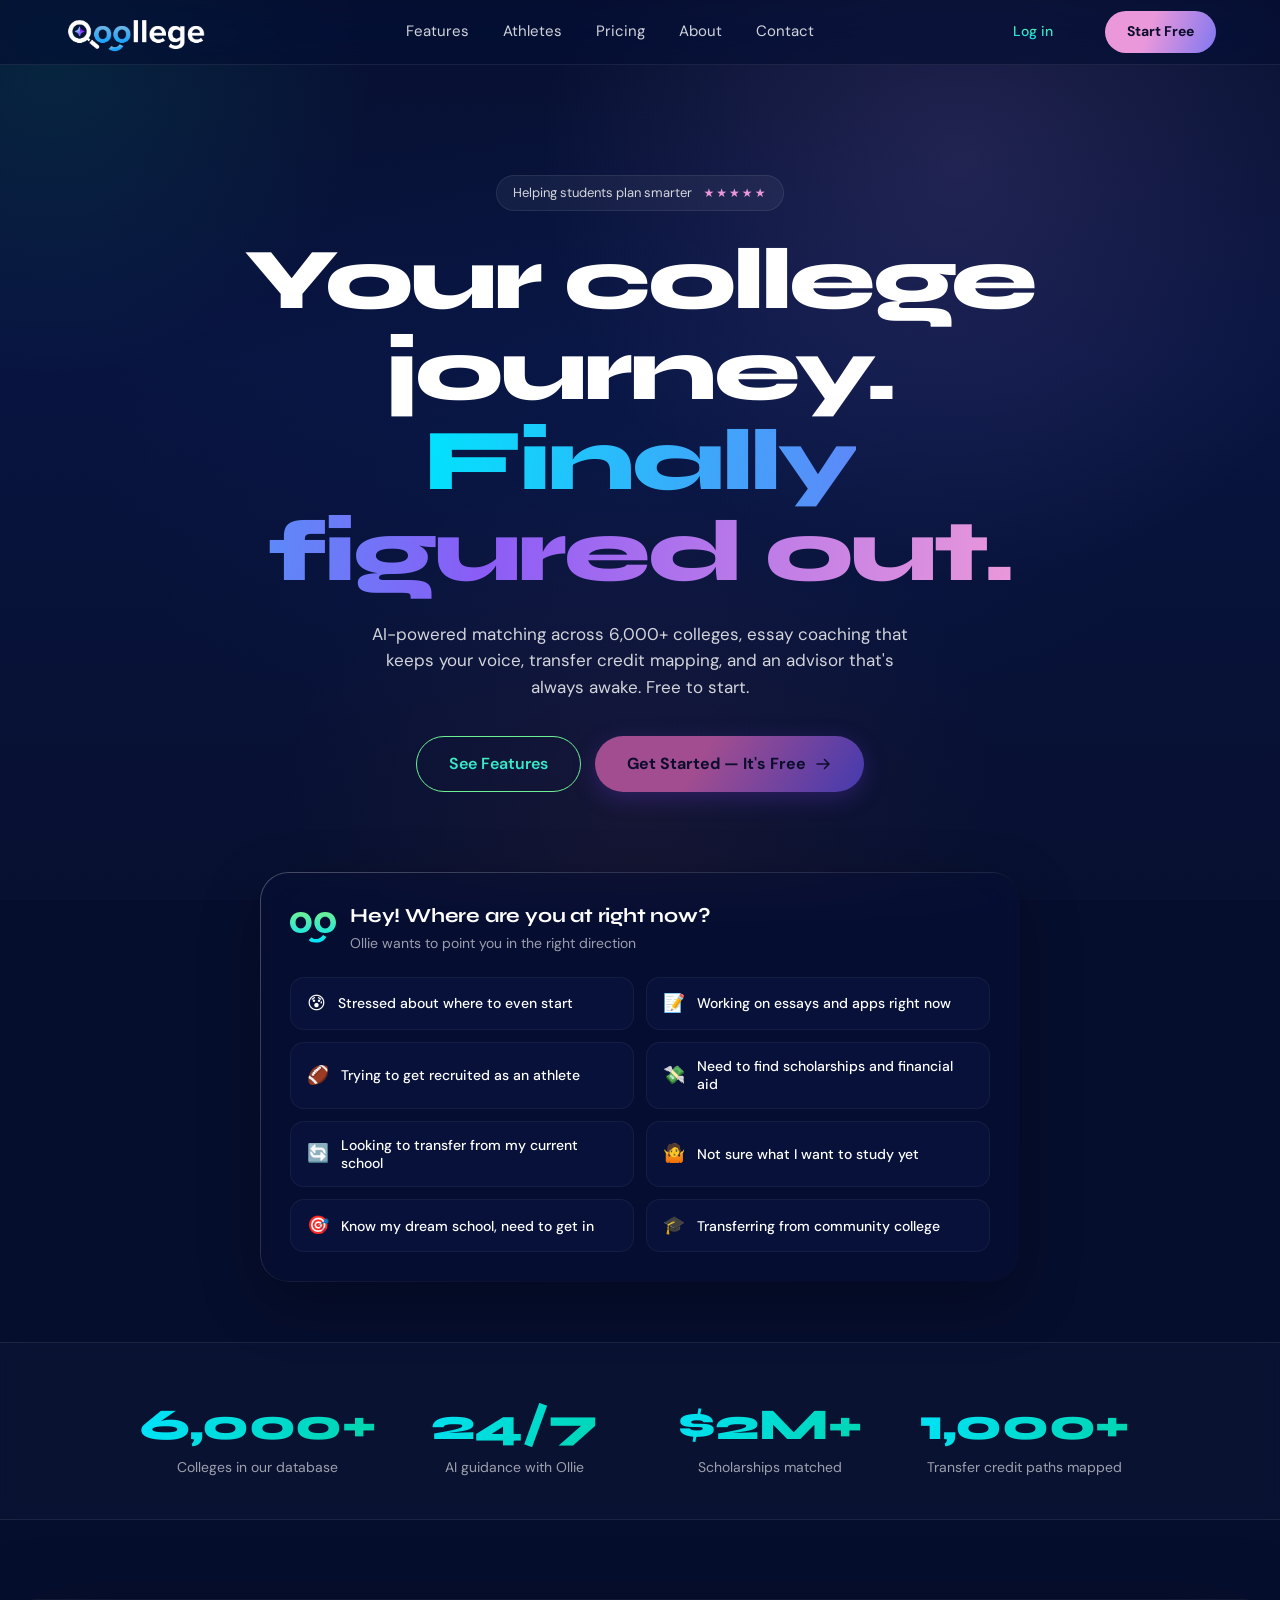
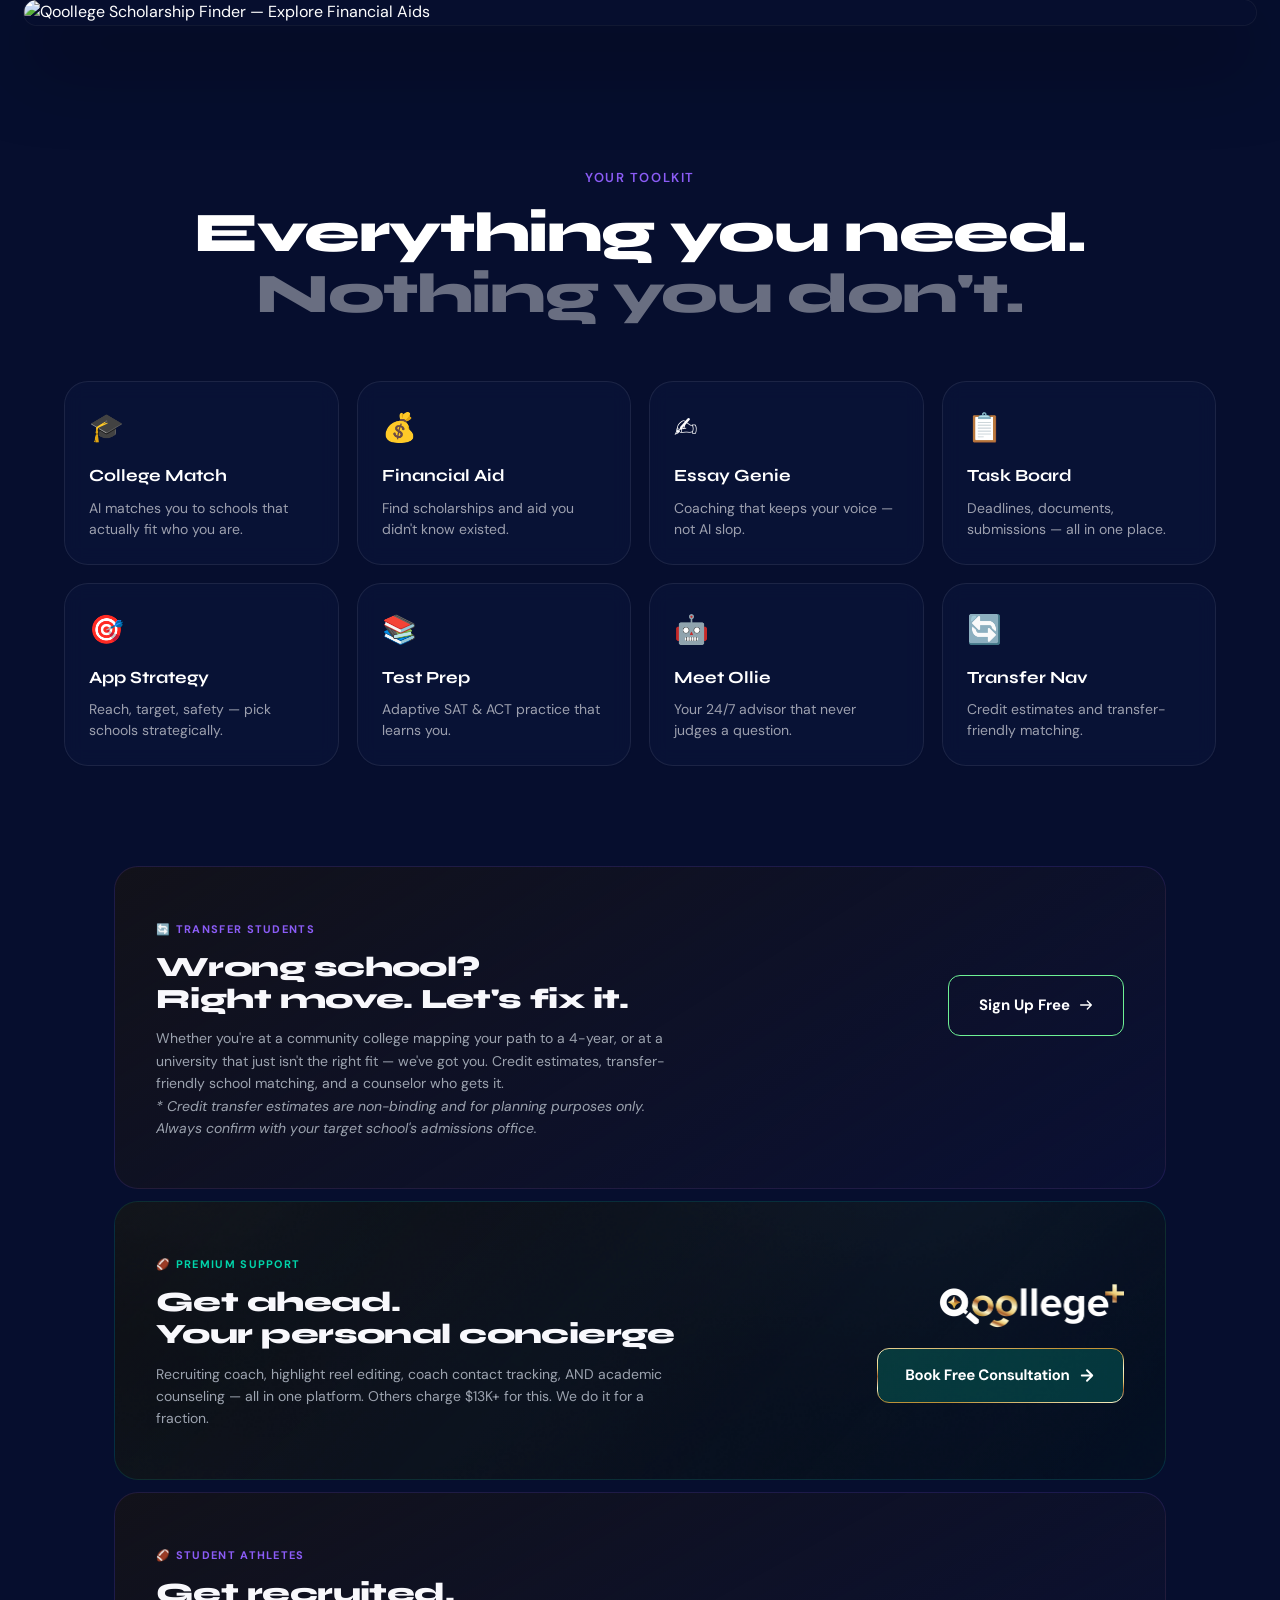
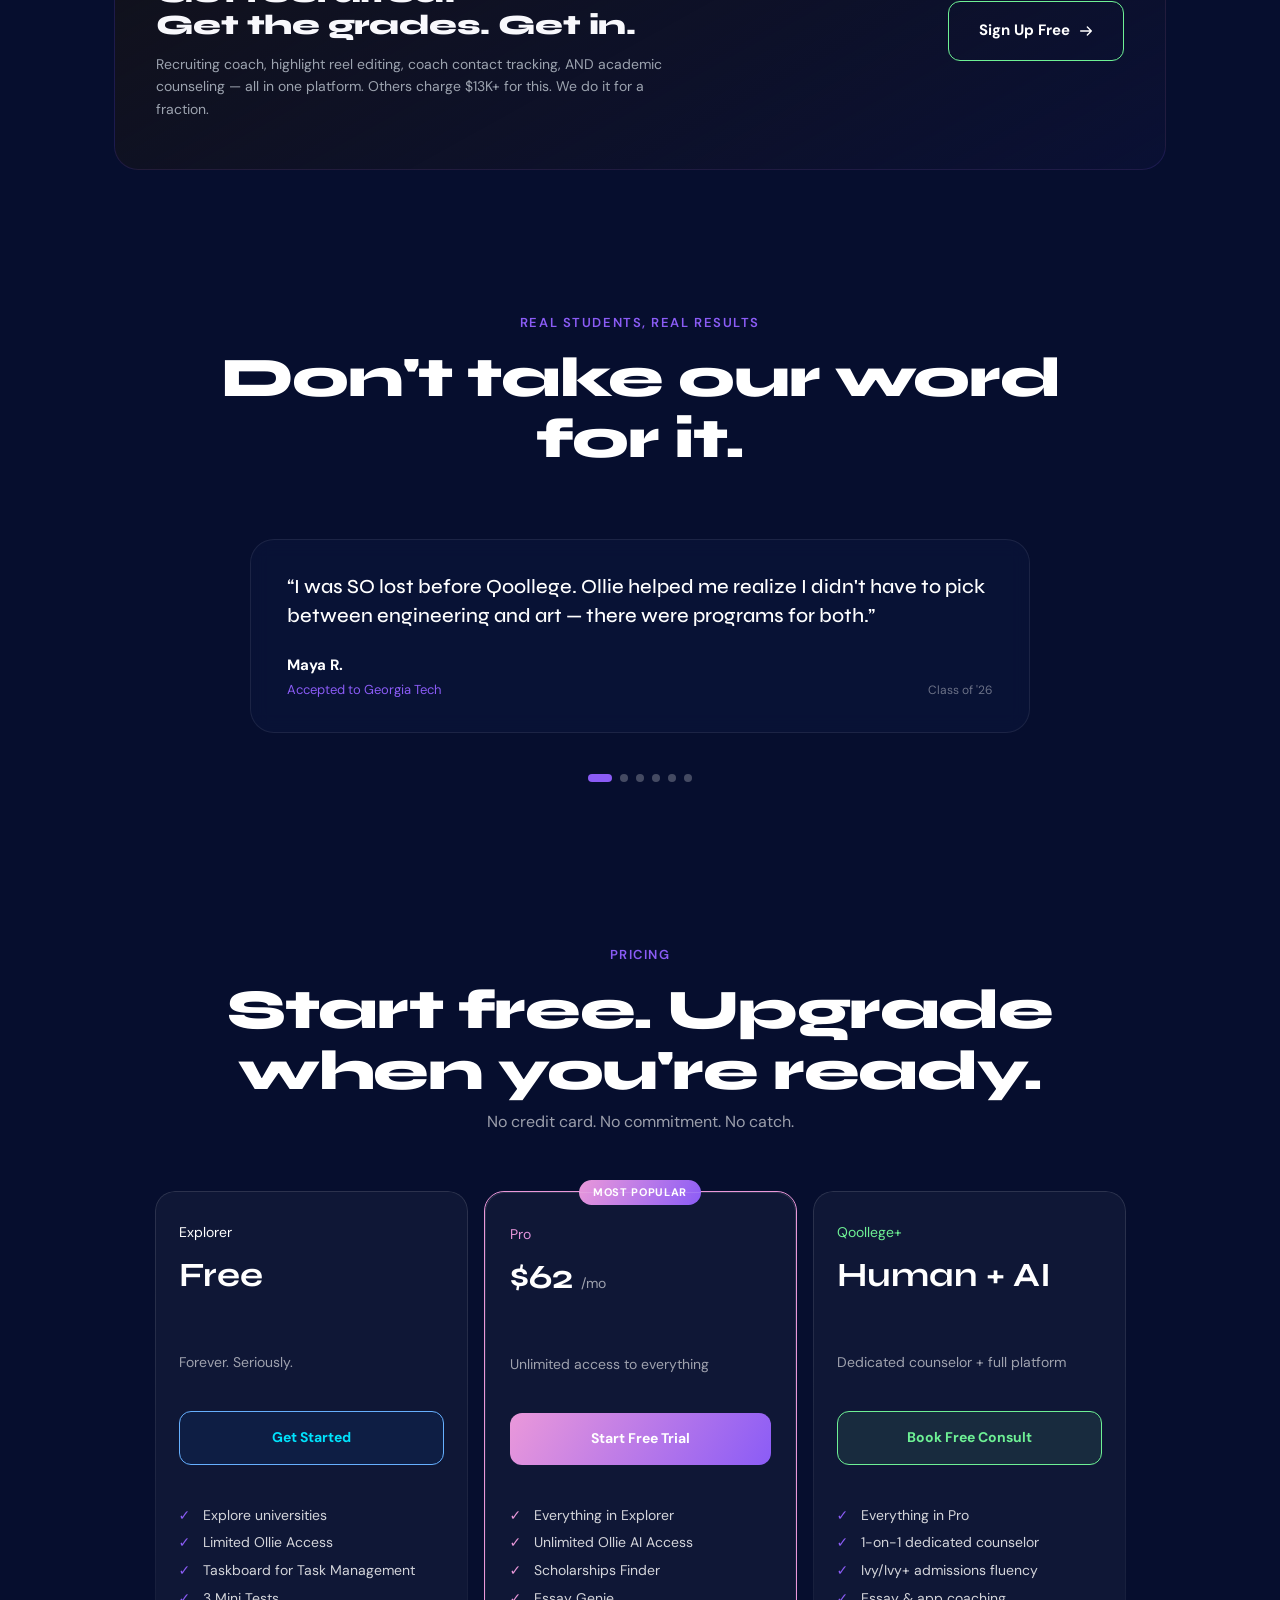
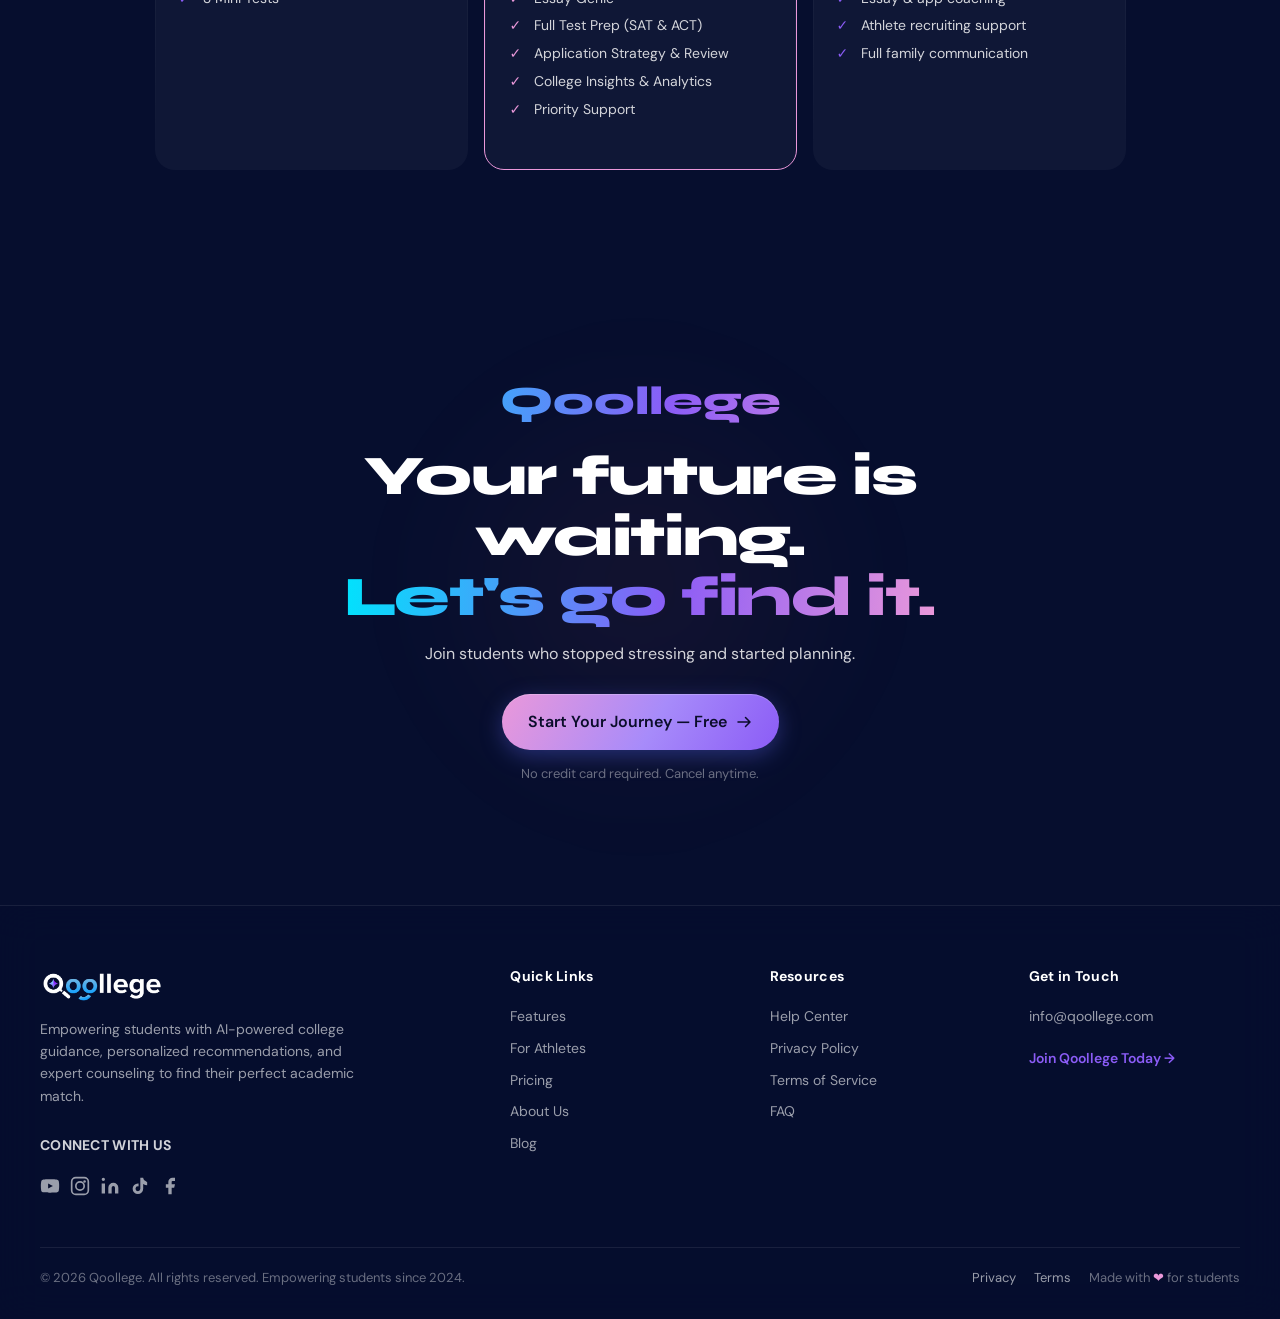
==== commit 7a5fdebc: "v2: green stroke button matches login, dark primary text, where-response card - btn-outline-green: g" ====
--- a/v2/index.html
+++ b/v2/index.html
@@ -91,6 +91,10 @@
               get in</button>
             <button class="where-option" data-idx="7"><span class="where-emoji">🎓</span> Transferring from community
               college</button>
+          </div>
+          <div class="where-response" id="whereResponse" style="display:none">
+            <p class="where-response-text" id="whereResponseText"></p>
+            <a href="#" class="where-cta-btn" id="whereCta">Get Started – It's Free →</a>
           </div>
         </div>
       </div>
--- a/v2/styles.css
+++ b/v2/styles.css
@@ -181,21 +181,28 @@
 }
 
 .btn-outline-green {
-  background: transparent;
-  color: #f8f8fc;
-  border: 1px solid var(--mint);
+  background: linear-gradient(180deg, #6ef195 0%, #00e3fd 100%);
+  -webkit-background-clip: text;
+  background-clip: text;
+  color: transparent;
+  -webkit-text-fill-color: transparent;
+  border: 1.5px solid #6ef195;
   font-weight: 600;
 }
 
 .btn-outline-green:hover {
-  background: rgba(110, 241, 149, 0.1);
-  border-color: var(--mint);
-  box-shadow: 0 0 20px rgba(110, 241, 149, 0.15);
+  background: linear-gradient(180deg, #6ef195 0%, #00e3fd 100%);
+  -webkit-background-clip: text;
+  background-clip: text;
+  color: transparent;
+  -webkit-text-fill-color: transparent;
+  border-color: #00e3fd;
+  box-shadow: 0 0 20px rgba(110, 241, 149, 0.18);
 }
 
 .btn-hero-gradient {
   background: linear-gradient(122deg, rgb(161, 77, 144) 40%, rgb(36, 52, 184) 121%);
-  color: #ffffff;
+  color: #0b0d2b;
   border: none;
   font-weight: 700;
   box-shadow: 0 6px 22px rgba(91, 52, 184, 0.35);
@@ -390,7 +397,6 @@
     inset -1px -1px 0 rgba(0, 0, 0, 0.12),
     0 20px 60px rgba(0, 0, 0, 0.3);
   position: relative;
-  overflow: hidden;
   text-align: left;
 }
 
@@ -497,6 +503,67 @@
   flex-shrink: 0;
 }
 
+/* Response card that appears below the grid when an option is selected */
+.where-response {
+  background: linear-gradient(90deg, rgba(110, 241, 149, 0.16) 0%, rgba(0, 227, 253, 0.06) 60%, transparent 100%);
+  border: 1px solid rgba(110, 241, 149, 0.28);
+  border-radius: 14px;
+  padding: 18px 22px;
+  display: flex;
+  align-items: center;
+  justify-content: space-between;
+  gap: 18px;
+  margin-top: 14px;
+  transition: opacity 0.25s ease, transform 0.25s ease;
+}
+
+.where-response[style*="display:none"] {
+  display: none !important;
+}
+
+.where-response.switching {
+  opacity: 0;
+  transform: translateY(8px);
+}
+
+.where-response-text {
+  flex: 1;
+  font-size: 14px;
+  line-height: 1.55;
+  color: var(--white-80);
+  margin: 0;
+}
+
+.where-cta-btn {
+  flex-shrink: 0;
+  white-space: nowrap;
+  display: inline-flex;
+  align-items: center;
+  padding: 10px 18px;
+  border-radius: 9999px;
+  background: rgba(110, 241, 149, 0.10);
+  border: 1px solid rgba(110, 241, 149, 0.35);
+  color: #6ef195;
+  font-size: 13px;
+  font-weight: 600;
+  cursor: pointer;
+  text-decoration: none;
+  transition: background 0.2s ease, border-color 0.2s ease;
+}
+
+.where-cta-btn:hover {
+  background: rgba(110, 241, 149, 0.20);
+  border-color: rgba(110, 241, 149, 0.55);
+}
+
+@media (max-width: 520px) {
+  .where-response {
+    flex-direction: column;
+    align-items: flex-start;
+    gap: 12px;
+  }
+}
+
 @media (max-width: 640px) {
   .where-grid {
     grid-template-columns: 1fr;
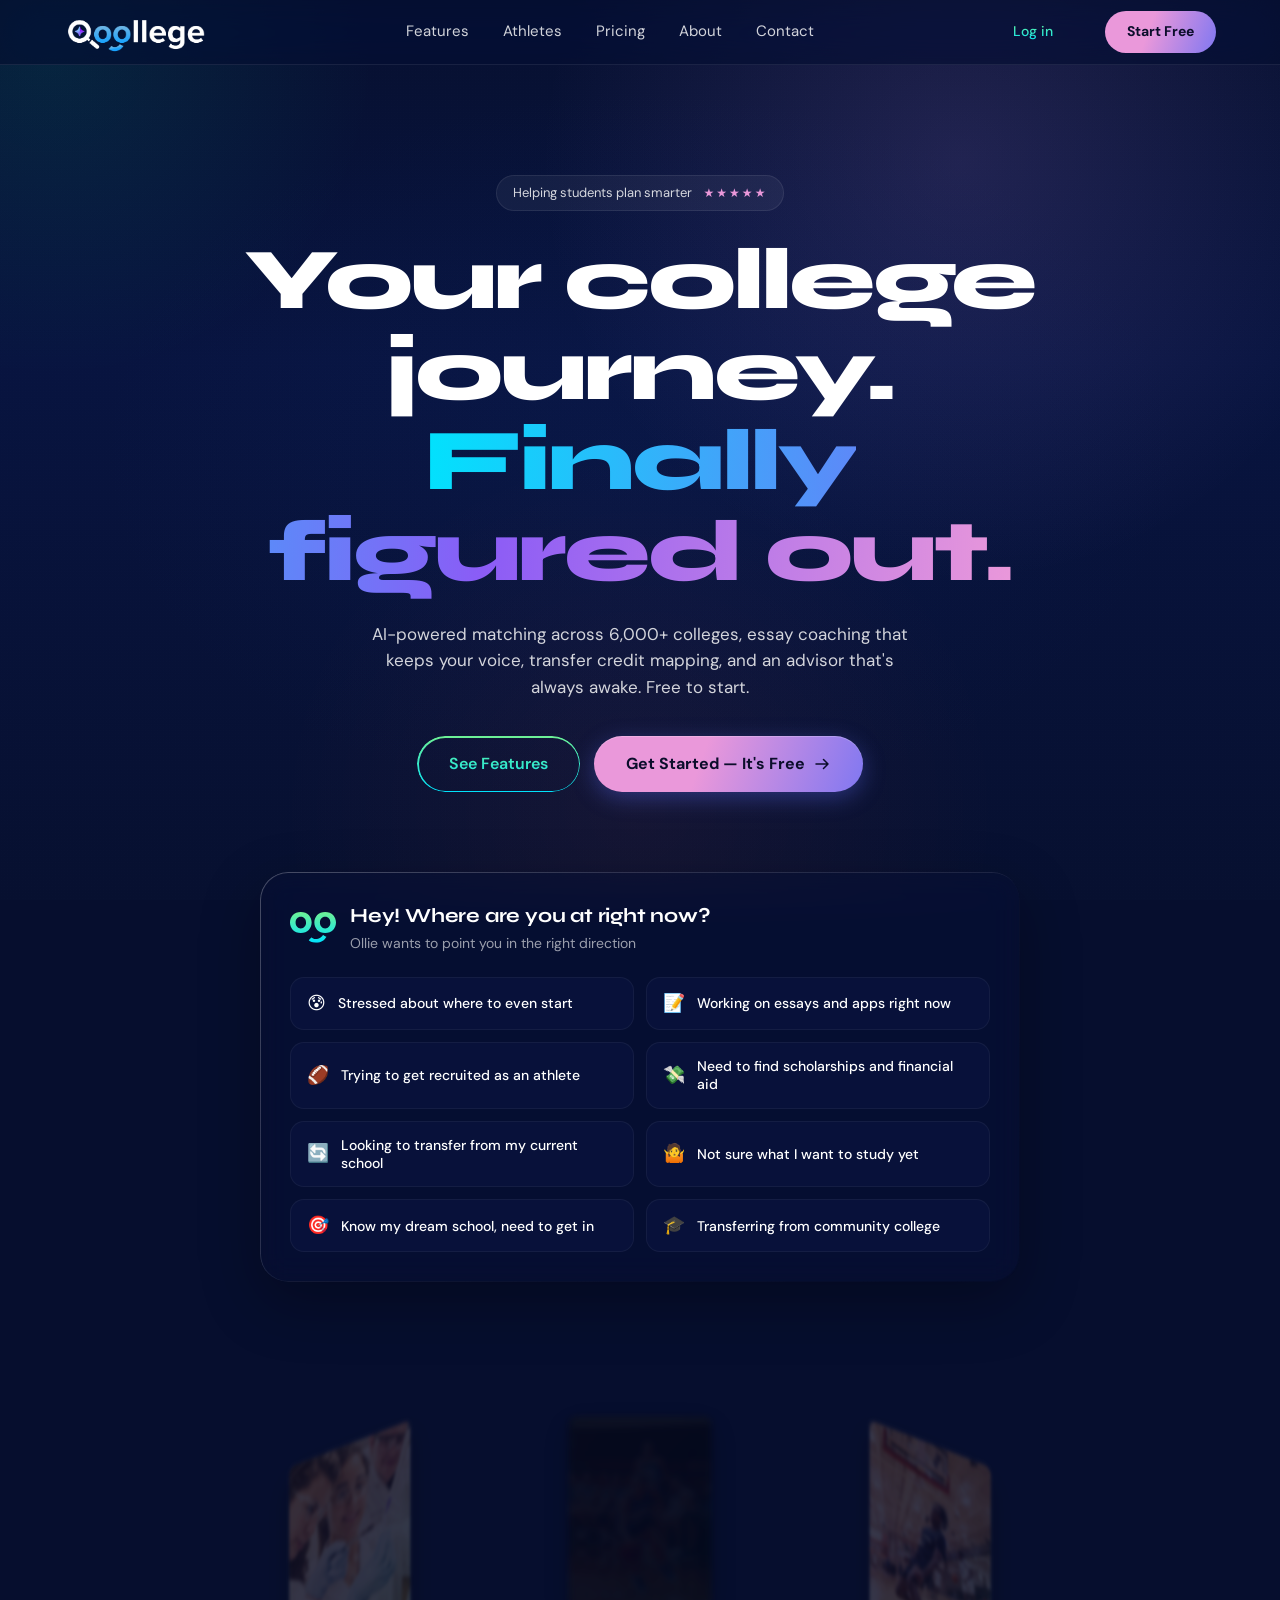
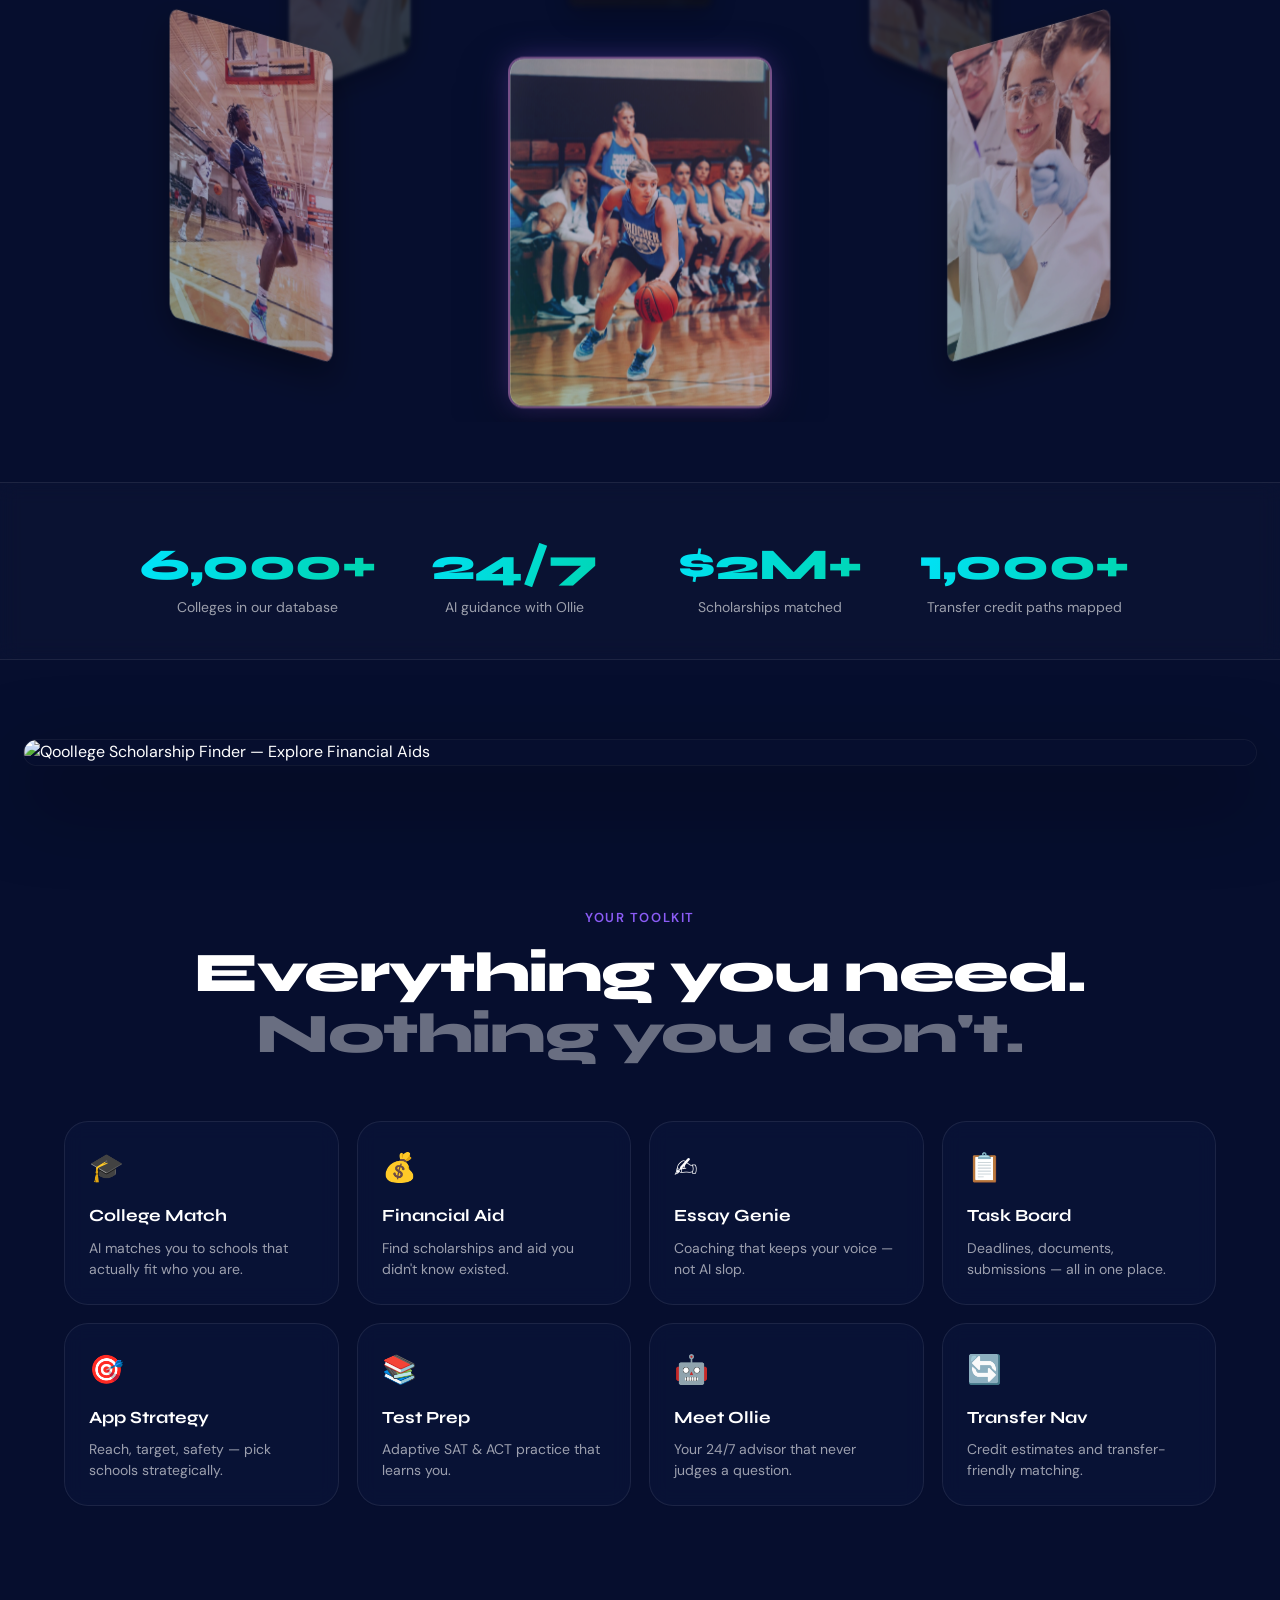
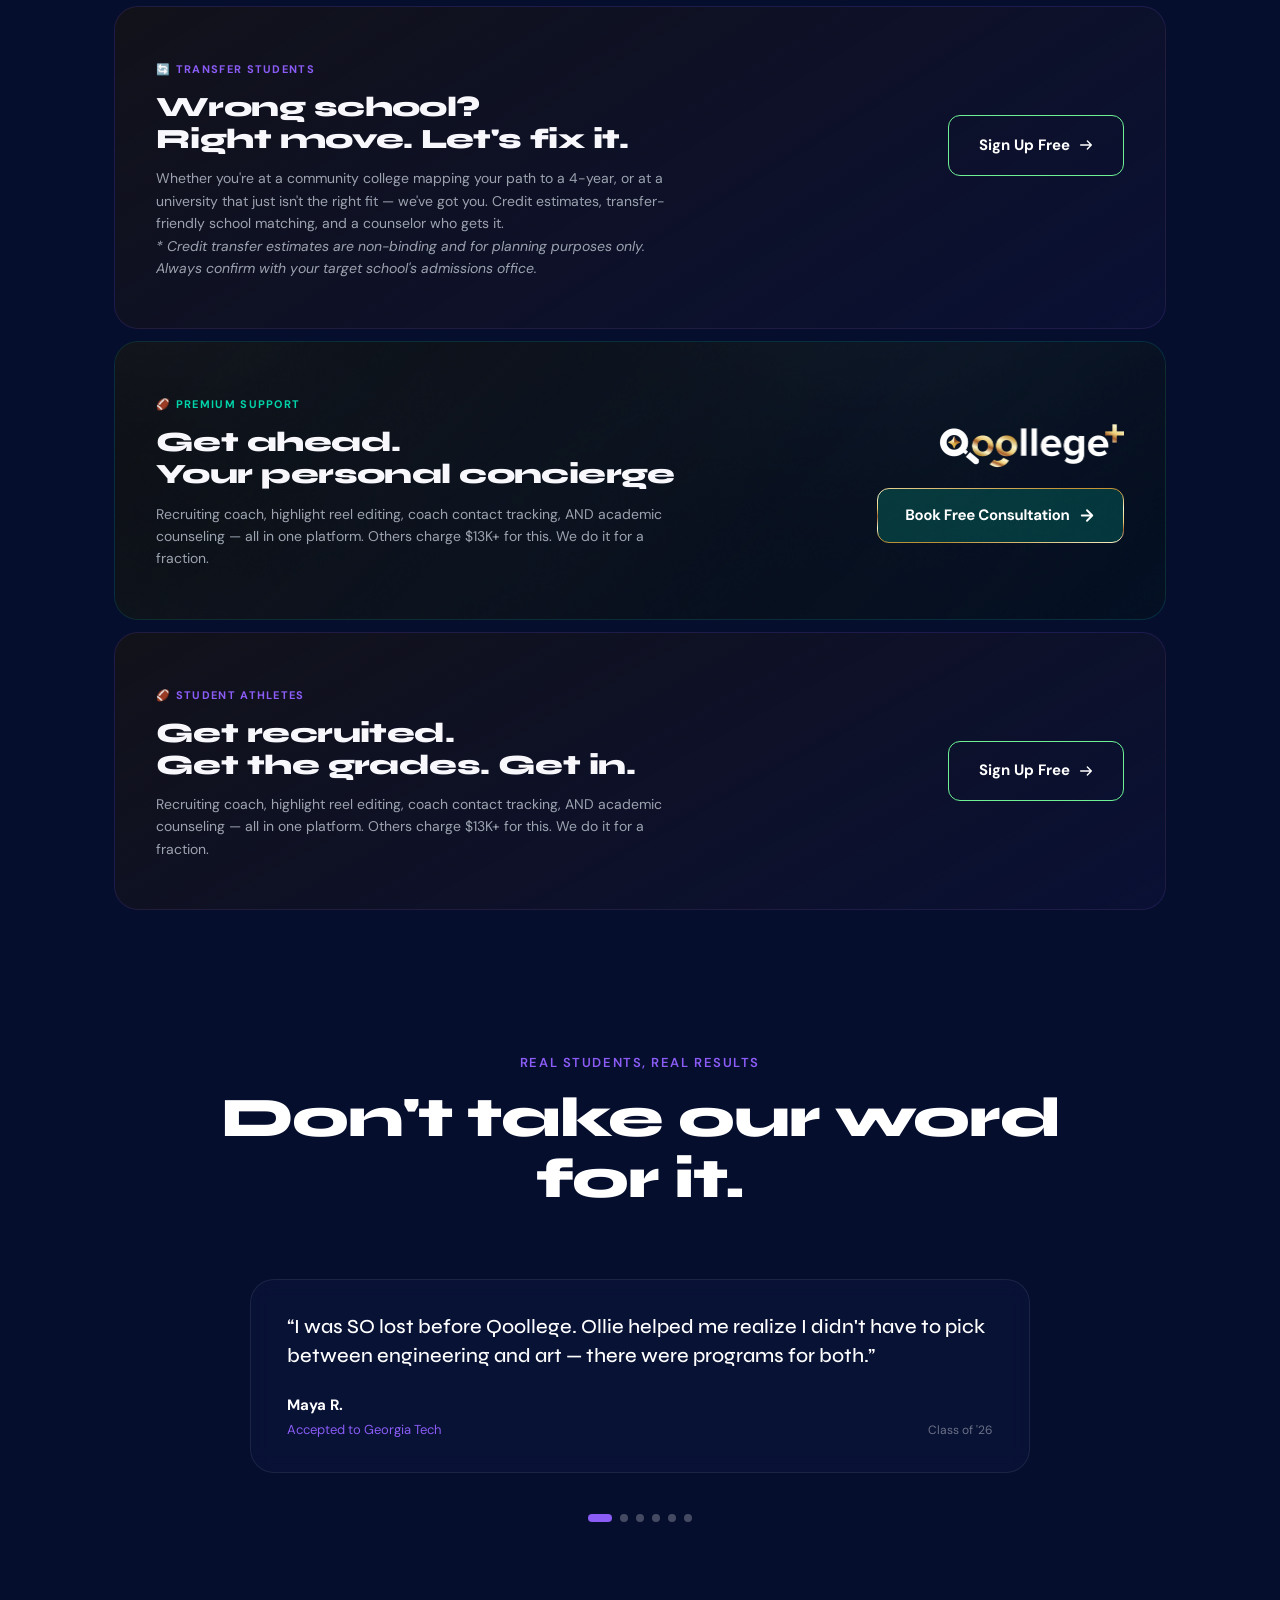
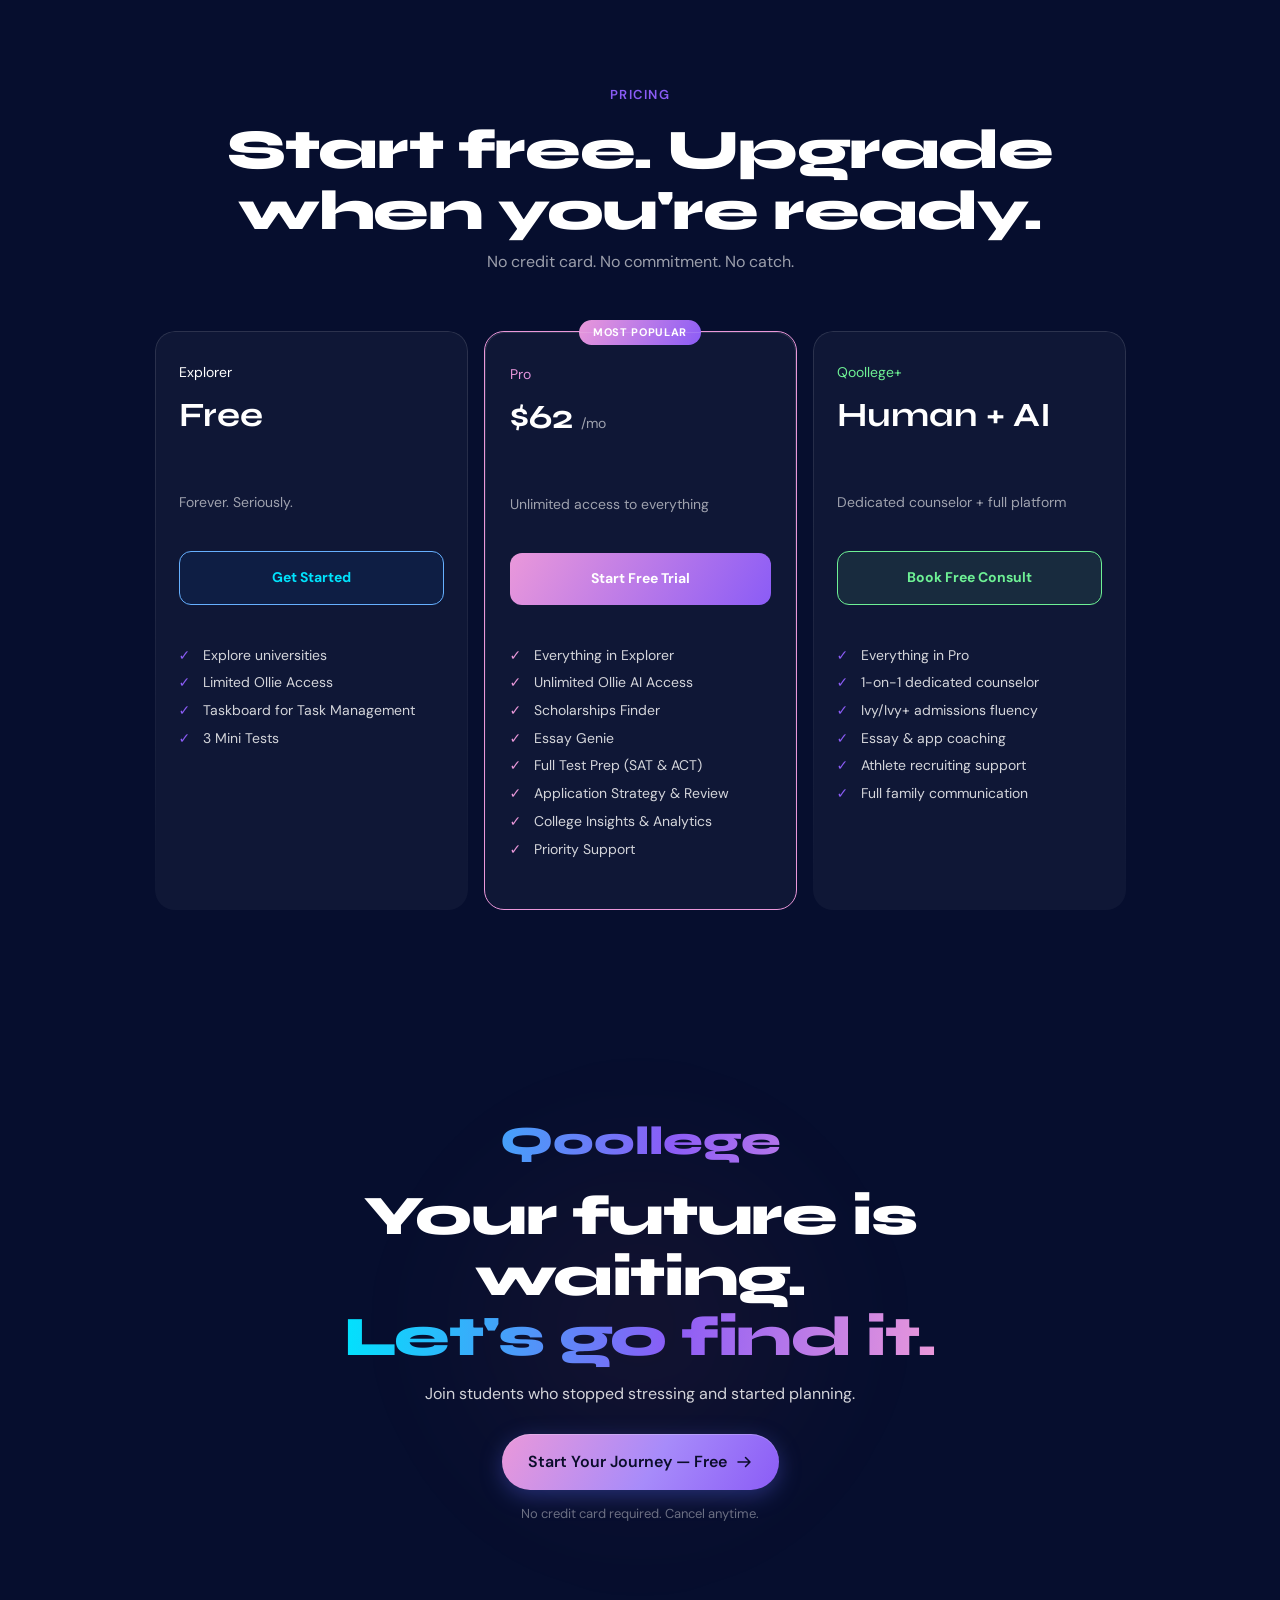
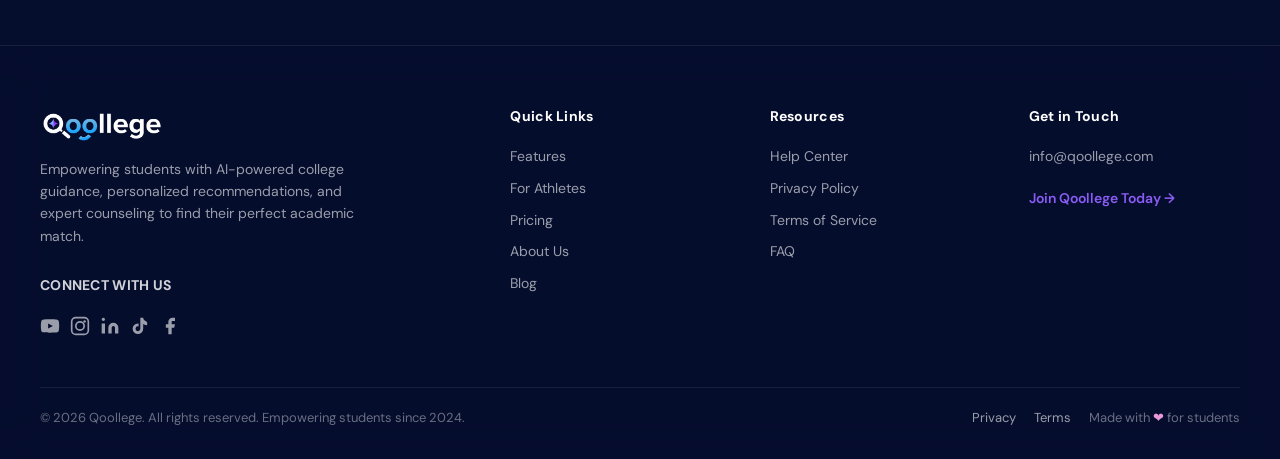
==== commit b8fbe967: "v2: add 3D cylindrical glass-slab carousel, brighten hero CTA - New carousel section between hero an" ====
--- a/v2/index.html
+++ b/v2/index.html
@@ -96,6 +96,78 @@
             <p class="where-response-text" id="whereResponseText"></p>
             <a href="#" class="where-cta-btn" id="whereCta">Get Started – It's Free →</a>
           </div>
+        </div>
+      </div>
+    </div>
+  </section>
+
+  <!-- ===== IMAGE CAROUSEL (Cover Flow) ===== -->
+  <section class="carousel-section">
+    <div class="carousel-wrapper">
+      <div class="carousel-strip" id="carouselStrip">
+        <div class="carousel-slide">
+          <div class="slab-face slab-front"><img src="assets/carousel-basketball.jpg" alt="High school basketball player"></div>
+          <div class="slab-face slab-back"></div>
+          <div class="slab-face slab-left"></div>
+          <div class="slab-face slab-right"></div>
+          <div class="slab-face slab-top"></div>
+          <div class="slab-face slab-bottom"></div>
+        </div>
+        <div class="carousel-slide">
+          <div class="slab-face slab-front"><img src="assets/carousel-lab.jpg" alt="Students in science lab"></div>
+          <div class="slab-face slab-back"></div>
+          <div class="slab-face slab-left"></div>
+          <div class="slab-face slab-right"></div>
+          <div class="slab-face slab-top"></div>
+          <div class="slab-face slab-bottom"></div>
+        </div>
+        <div class="carousel-slide">
+          <div class="slab-face slab-front"><img src="assets/carousel-campus.jpg" alt="Students on campus"></div>
+          <div class="slab-face slab-back"></div>
+          <div class="slab-face slab-left"></div>
+          <div class="slab-face slab-right"></div>
+          <div class="slab-face slab-top"></div>
+          <div class="slab-face slab-bottom"></div>
+        </div>
+        <div class="carousel-slide">
+          <div class="slab-face slab-front"><img src="assets/carousel-sport.jpg" alt="Basketball player dunking"></div>
+          <div class="slab-face slab-back"></div>
+          <div class="slab-face slab-left"></div>
+          <div class="slab-face slab-right"></div>
+          <div class="slab-face slab-top"></div>
+          <div class="slab-face slab-bottom"></div>
+        </div>
+        <div class="carousel-slide">
+          <div class="slab-face slab-front"><img src="assets/carousel-basketball.jpg" alt="High school basketball player"></div>
+          <div class="slab-face slab-back"></div>
+          <div class="slab-face slab-left"></div>
+          <div class="slab-face slab-right"></div>
+          <div class="slab-face slab-top"></div>
+          <div class="slab-face slab-bottom"></div>
+        </div>
+        <div class="carousel-slide">
+          <div class="slab-face slab-front"><img src="assets/carousel-lab.jpg" alt="Students in science lab"></div>
+          <div class="slab-face slab-back"></div>
+          <div class="slab-face slab-left"></div>
+          <div class="slab-face slab-right"></div>
+          <div class="slab-face slab-top"></div>
+          <div class="slab-face slab-bottom"></div>
+        </div>
+        <div class="carousel-slide">
+          <div class="slab-face slab-front"><img src="assets/carousel-campus.jpg" alt="Students on campus"></div>
+          <div class="slab-face slab-back"></div>
+          <div class="slab-face slab-left"></div>
+          <div class="slab-face slab-right"></div>
+          <div class="slab-face slab-top"></div>
+          <div class="slab-face slab-bottom"></div>
+        </div>
+        <div class="carousel-slide">
+          <div class="slab-face slab-front"><img src="assets/carousel-sport.jpg" alt="Basketball player dunking"></div>
+          <div class="slab-face slab-back"></div>
+          <div class="slab-face slab-left"></div>
+          <div class="slab-face slab-right"></div>
+          <div class="slab-face slab-top"></div>
+          <div class="slab-face slab-bottom"></div>
         </div>
       </div>
     </div>
--- a/v2/styles.css
+++ b/v2/styles.css
@@ -186,8 +186,24 @@
   background-clip: text;
   color: transparent;
   -webkit-text-fill-color: transparent;
-  border: 1.5px solid #6ef195;
+  border: none;
   font-weight: 600;
+  position: relative;
+}
+
+.btn-outline-green::before {
+  content: '';
+  position: absolute;
+  inset: 0;
+  border-radius: inherit;
+  padding: 1.5px;
+  background: linear-gradient(180deg, #6ef195 0%, #00e3fd 100%);
+  -webkit-mask:
+    linear-gradient(#fff 0 0) content-box,
+    linear-gradient(#fff 0 0);
+  -webkit-mask-composite: xor;
+  mask-composite: exclude;
+  pointer-events: none;
 }
 
 .btn-outline-green:hover {
@@ -196,21 +212,20 @@
   background-clip: text;
   color: transparent;
   -webkit-text-fill-color: transparent;
-  border-color: #00e3fd;
   box-shadow: 0 0 20px rgba(110, 241, 149, 0.18);
 }
 
 .btn-hero-gradient {
-  background: linear-gradient(122deg, rgb(161, 77, 144) 40%, rgb(36, 52, 184) 121%);
+  background: linear-gradient(110deg, rgb(234, 152, 218) 40%, rgb(91, 108, 249) 121%);
   color: #0b0d2b;
   border: none;
   font-weight: 700;
-  box-shadow: 0 6px 22px rgba(91, 52, 184, 0.35);
+  box-shadow: 0 6px 22px rgba(91, 108, 249, 0.35), inset 0 1px 0 rgba(255, 255, 255, 0.22);
 }
 
 .btn-hero-gradient:hover {
   transform: translateY(-2px);
-  box-shadow: 0 12px 32px rgba(91, 52, 184, 0.5);
+  box-shadow: 0 12px 32px rgba(91, 108, 249, 0.5), inset 0 1px 0 rgba(255, 255, 255, 0.25);
 }
 
 /* ===== NAV ===== */
@@ -578,6 +593,167 @@
   }
 }
 
+/* ===== IMAGE CAROUSEL (3D cylindrical carousel) ===== */
+.carousel-section {
+  padding: 80px 0 40px;
+  overflow: hidden;
+  perspective: 900px;
+  perspective-origin: 50% 70%;
+  position: relative;
+}
+
+.carousel-wrapper {
+  position: relative;
+  width: 100%;
+  height: 620px;
+  display: flex;
+  align-items: center;
+  justify-content: center;
+}
+
+.carousel-strip {
+  position: relative;
+  width: 260px;
+  height: 360px;
+  transform-style: preserve-3d;
+  transform: rotateX(-15deg) rotateY(0deg);
+  transition: transform 1.1s cubic-bezier(0.25, 0.46, 0.45, 0.94);
+}
+
+.carousel-slide {
+  --slab-thickness: 40px;
+  --slab-half: 20px;
+  position: absolute;
+  top: 0;
+  left: 0;
+  width: 260px;
+  height: 360px;
+  transform-style: preserve-3d;
+  backface-visibility: visible;
+  cursor: pointer;
+  transition: filter 1s ease, opacity 1s ease, scale 1s ease;
+}
+
+/* Shared: every face of the slab */
+.slab-face {
+  position: absolute;
+  top: 0;
+  left: 0;
+  width: 100%;
+  height: 100%;
+  border-radius: 14px;
+  overflow: hidden;
+  backface-visibility: visible;
+}
+
+.slab-face img {
+  width: 100%;
+  height: 100%;
+  object-fit: cover;
+  display: block;
+  border-radius: 14px;
+}
+
+/* Front face (the image) — pushed forward by half-thickness */
+.slab-front {
+  transform: translateZ(var(--slab-half));
+  box-shadow: 0 20px 50px rgba(0, 0, 0, 0.45);
+}
+
+/* Back face — translucent tinted glass, pushed backward */
+.slab-back {
+  transform: translateZ(calc(-1 * var(--slab-half))) rotateY(180deg);
+  background: linear-gradient(135deg,
+      rgba(234, 152, 218, 0.22),
+      rgba(139, 92, 246, 0.18),
+      rgba(0, 227, 253, 0.18));
+  box-shadow: inset 0 0 0 1px rgba(255, 255, 255, 0.2), inset 0 0 40px rgba(255, 255, 255, 0.08);
+}
+
+/* Left edge — thin panel in the YZ plane on the card's left side */
+.slab-left {
+  width: var(--slab-thickness);
+  height: 100%;
+  top: 0;
+  left: 0;
+  transform-origin: center center;
+  transform: translateX(calc(-1 * var(--slab-half))) rotateY(-90deg);
+  background: linear-gradient(180deg,
+      rgba(255, 255, 255, 0.55) 0%,
+      rgba(200, 210, 255, 0.40) 50%,
+      rgba(255, 255, 255, 0.35) 100%);
+  box-shadow: inset 0 0 0 1px rgba(255, 255, 255, 0.5), inset 0 0 15px rgba(255, 255, 255, 0.15);
+}
+
+/* Right edge */
+.slab-right {
+  width: var(--slab-thickness);
+  height: 100%;
+  top: 0;
+  left: calc(100% - var(--slab-thickness));
+  transform-origin: center center;
+  transform: translateX(var(--slab-half)) rotateY(90deg);
+  background: linear-gradient(180deg,
+      rgba(255, 255, 255, 0.55) 0%,
+      rgba(200, 210, 255, 0.40) 50%,
+      rgba(255, 255, 255, 0.35) 100%);
+  box-shadow: inset 0 0 0 1px rgba(255, 255, 255, 0.5), inset 0 0 15px rgba(255, 255, 255, 0.15);
+}
+
+/* Top edge */
+.slab-top {
+  width: 100%;
+  height: var(--slab-thickness);
+  top: 0;
+  left: 0;
+  transform-origin: center center;
+  transform: translateY(calc(-1 * var(--slab-half))) rotateX(90deg);
+  background: linear-gradient(90deg,
+      rgba(255, 255, 255, 0.55) 0%,
+      rgba(200, 210, 255, 0.40) 50%,
+      rgba(255, 255, 255, 0.35) 100%);
+  box-shadow: inset 0 0 0 1px rgba(255, 255, 255, 0.5);
+}
+
+/* Bottom edge */
+.slab-bottom {
+  width: 100%;
+  height: var(--slab-thickness);
+  top: calc(100% - var(--slab-thickness));
+  left: 0;
+  transform-origin: center center;
+  transform: translateY(var(--slab-half)) rotateX(-90deg);
+  background: linear-gradient(90deg,
+      rgba(255, 255, 255, 0.40) 0%,
+      rgba(200, 210, 255, 0.30) 50%,
+      rgba(255, 255, 255, 0.25) 100%);
+  box-shadow: inset 0 0 0 1px rgba(255, 255, 255, 0.4);
+}
+
+/* Gradient glow on the active (front-most) slide — via box-shadow on front face */
+.carousel-slide.is-front .slab-front {
+  box-shadow:
+    0 0 0 2px rgba(234, 152, 218, 0.45),
+    0 0 30px rgba(139, 92, 246, 0.35),
+    0 20px 50px rgba(0, 0, 0, 0.5);
+}
+
+@media (max-width: 768px) {
+  .carousel-wrapper {
+    height: 480px;
+  }
+
+  .carousel-strip {
+    width: 180px;
+    height: 260px;
+  }
+
+  .carousel-slide {
+    width: 180px;
+    height: 260px;
+  }
+}
+
 /* ===== STATS STRIP ===== */
 .stats {
   padding: 60px 24px 40px;
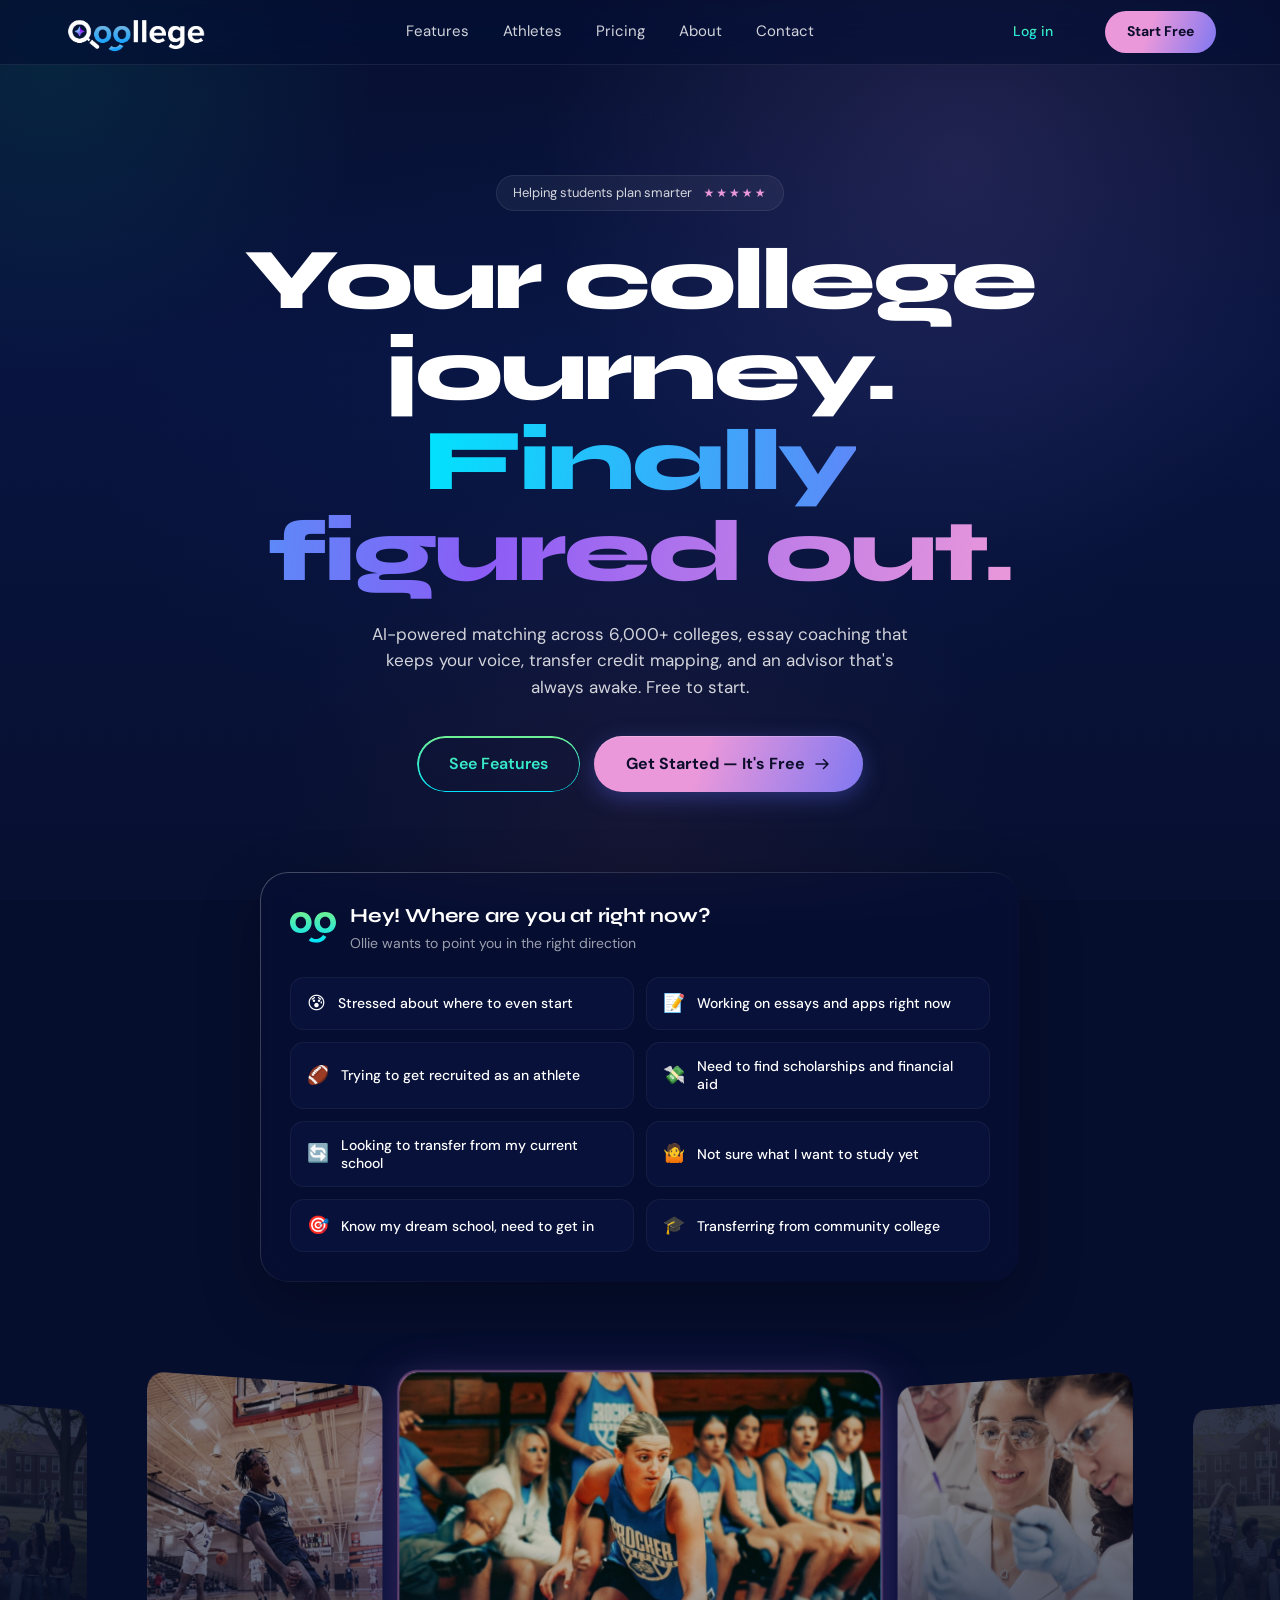
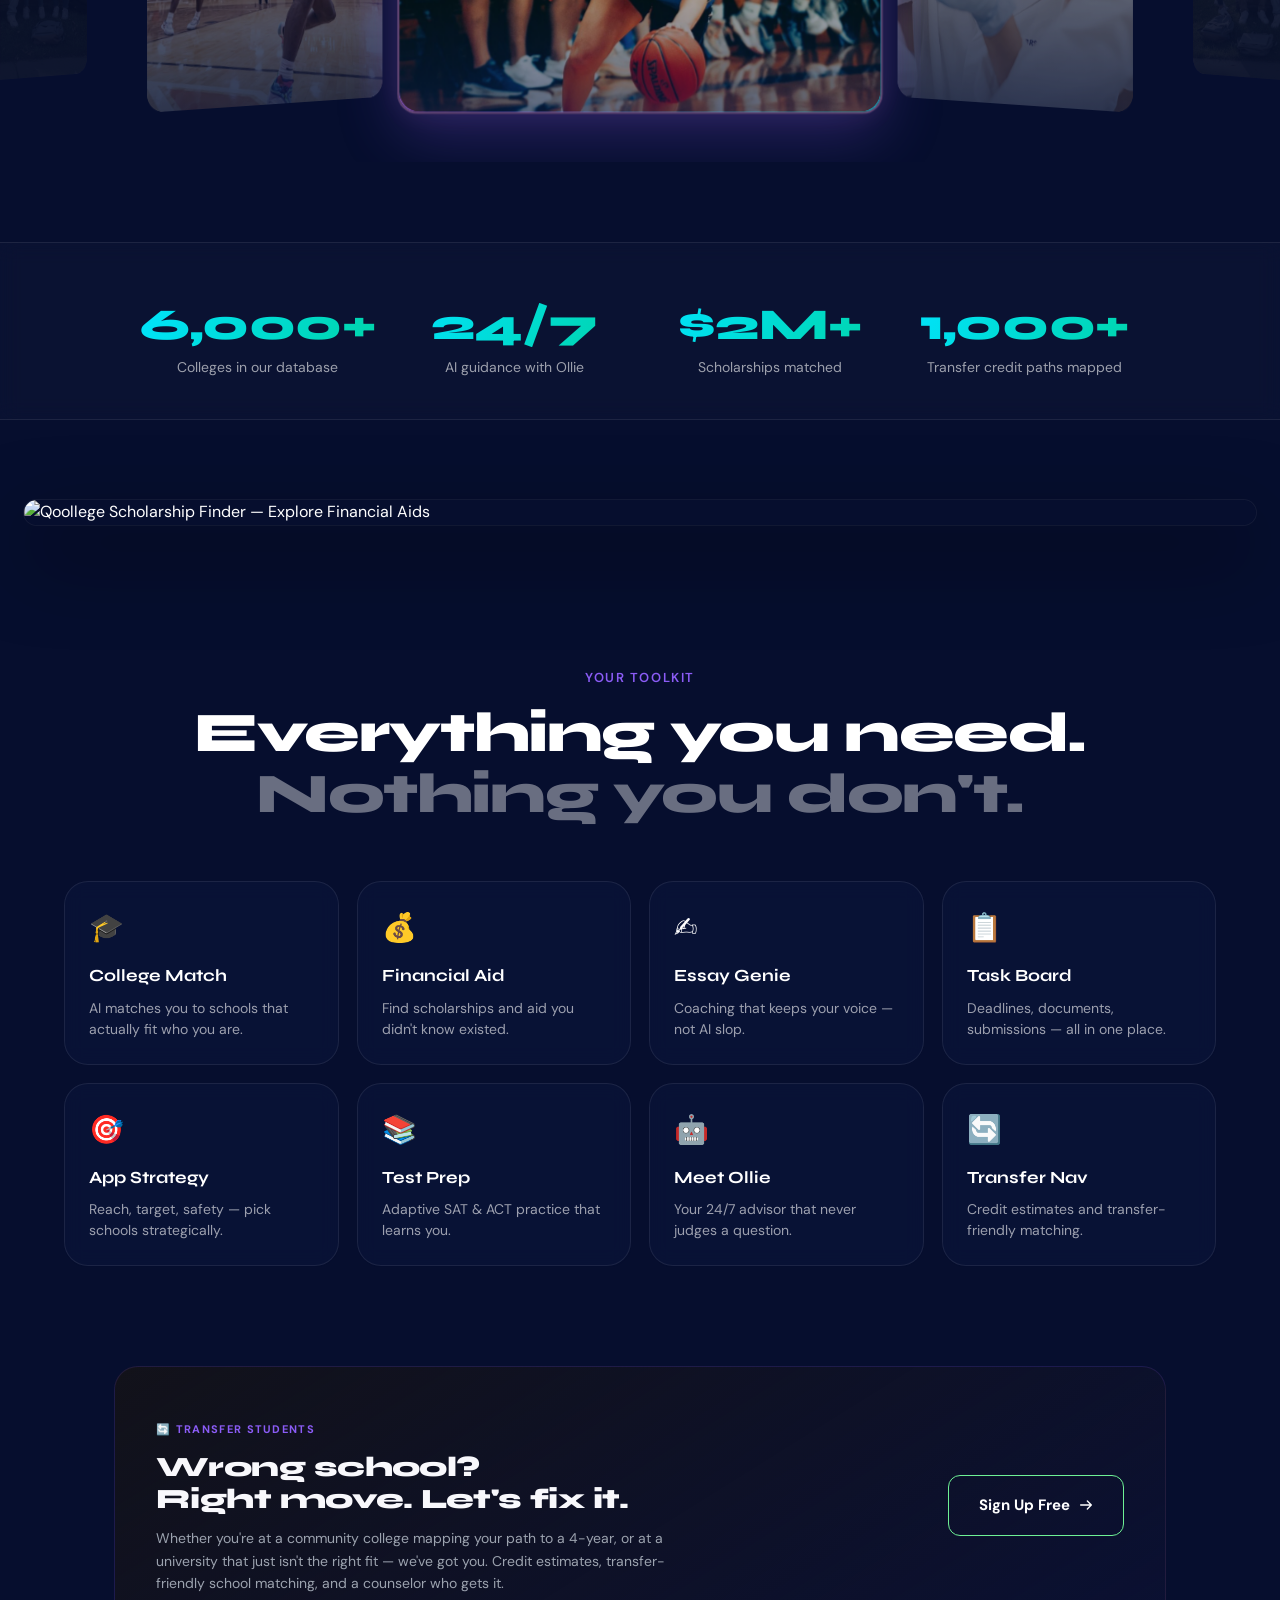
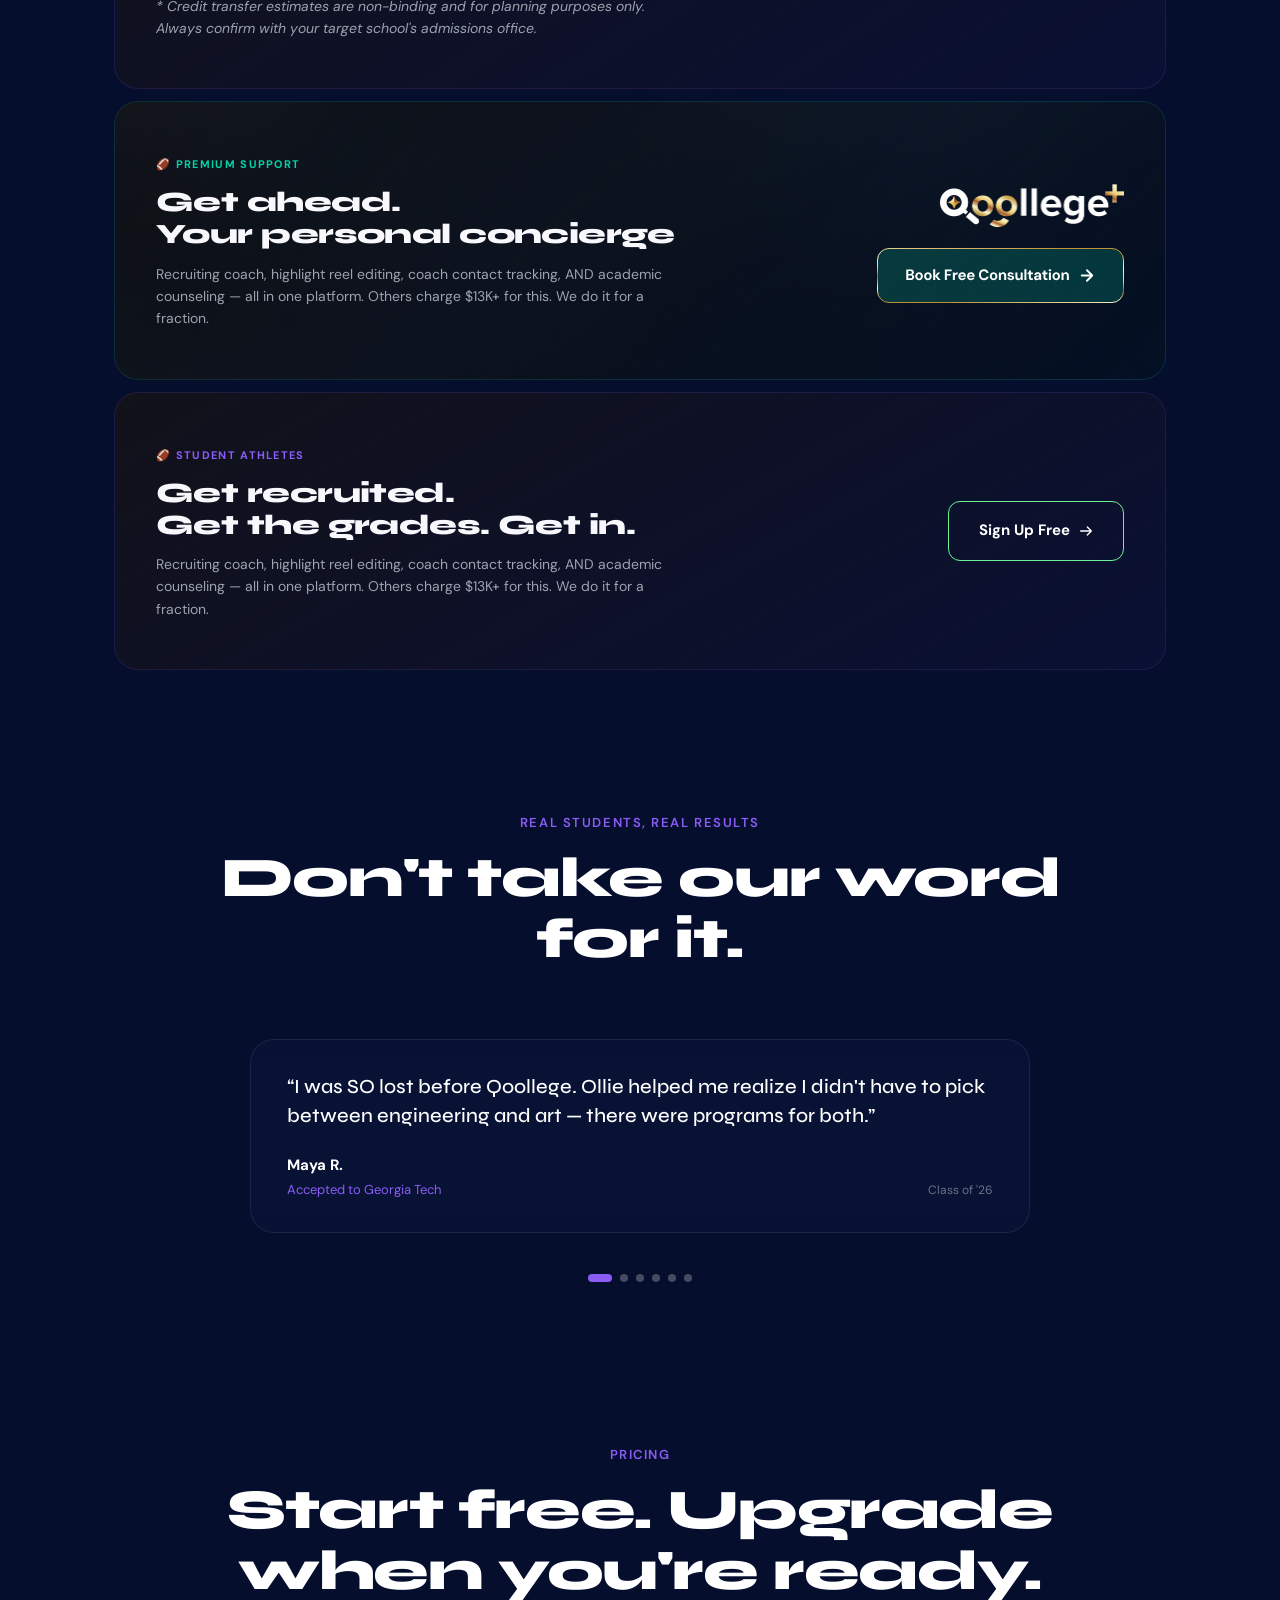
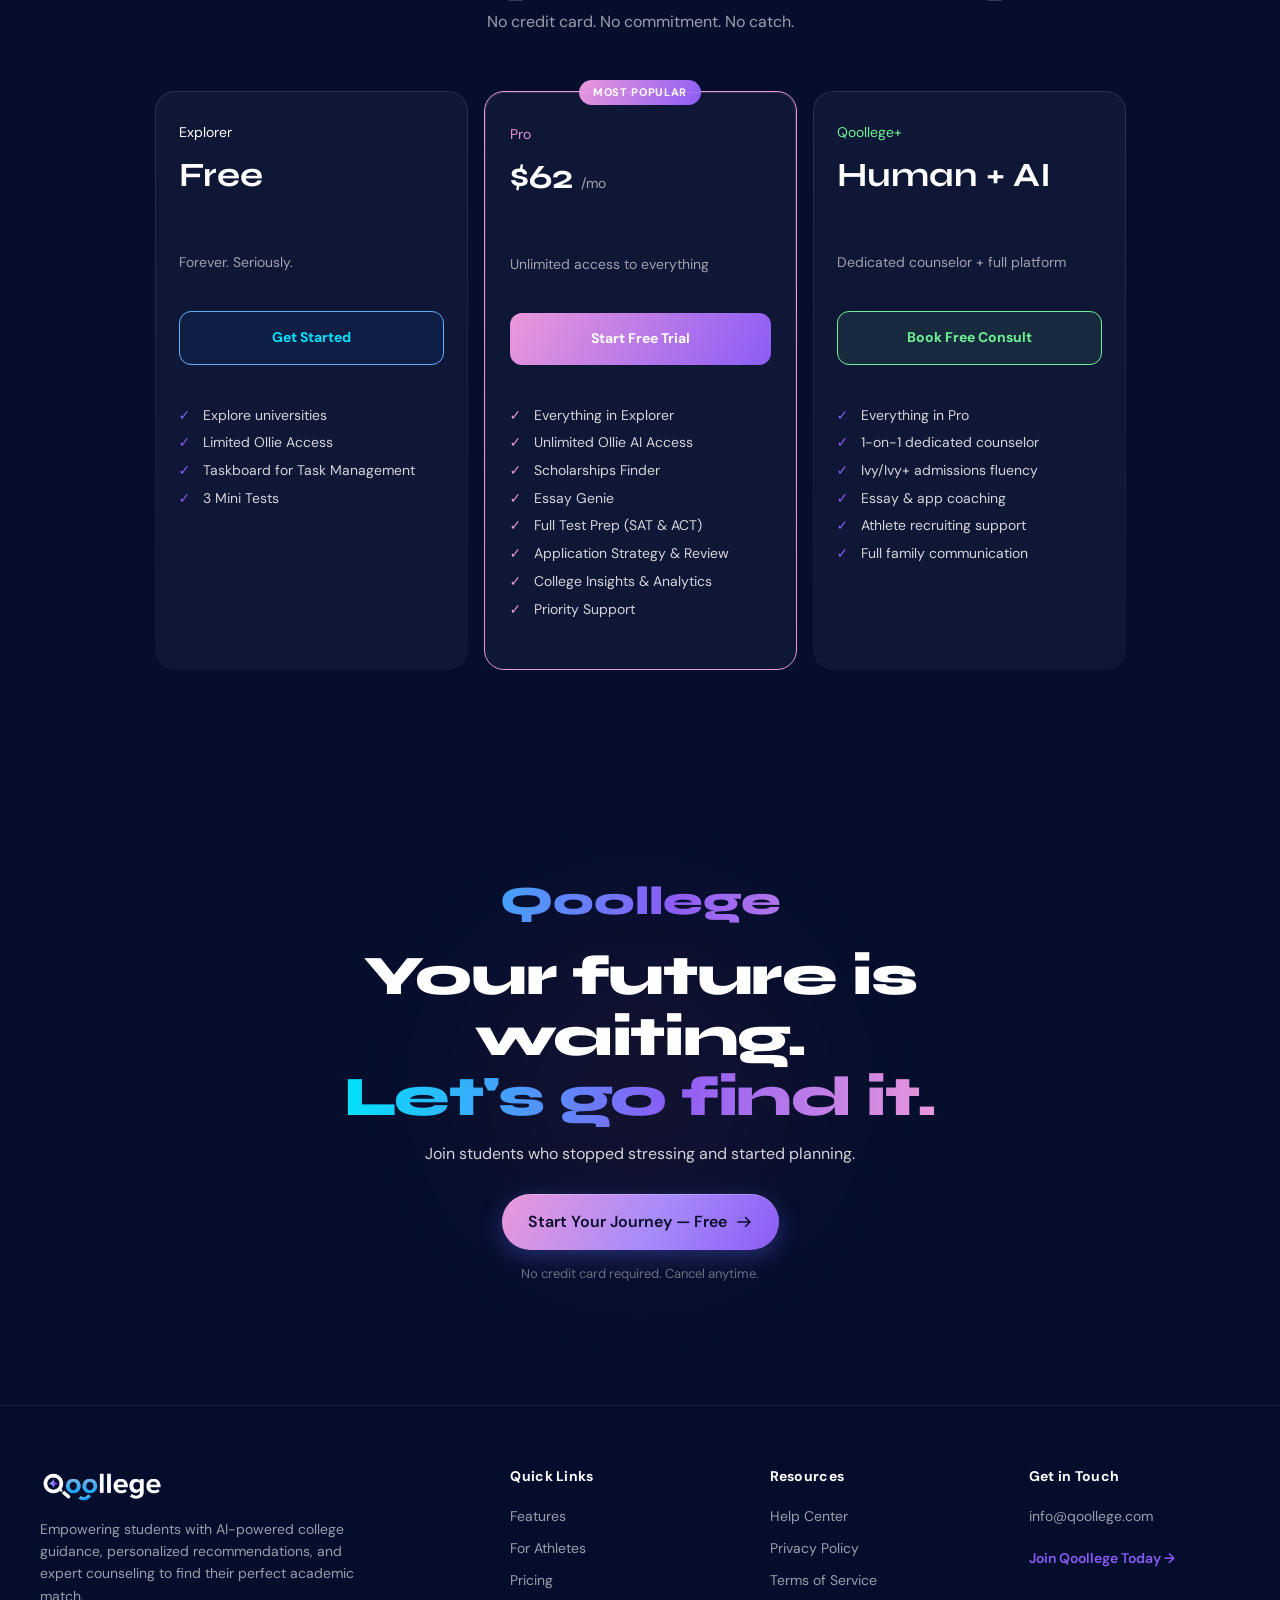
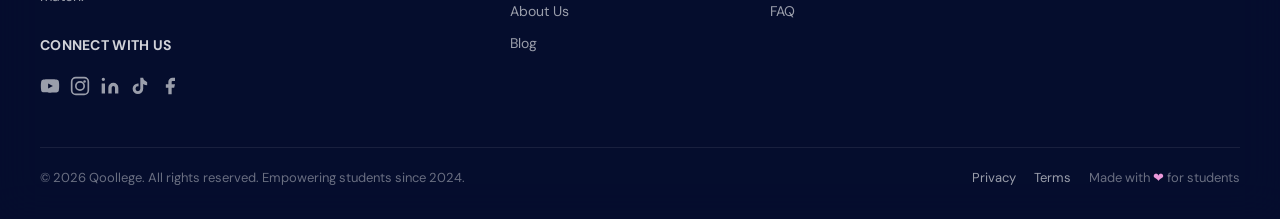
==== commit 29e30fcd: "v2: swap 3D carousel for v1-style door-hinge strip Replaces the 3D cylindrical glass-slab carousel w" ====
--- a/v2/index.html
+++ b/v2/index.html
@@ -101,74 +101,21 @@
     </div>
   </section>
 
-  <!-- ===== IMAGE CAROUSEL (Cover Flow) ===== -->
+  <!-- ===== IMAGE CAROUSEL (v1-style horizontal strip with door-hinge neighbors) ===== -->
   <section class="carousel-section">
-    <div class="carousel-wrapper">
-      <div class="carousel-strip" id="carouselStrip">
-        <div class="carousel-slide">
-          <div class="slab-face slab-front"><img src="assets/carousel-basketball.jpg" alt="High school basketball player"></div>
-          <div class="slab-face slab-back"></div>
-          <div class="slab-face slab-left"></div>
-          <div class="slab-face slab-right"></div>
-          <div class="slab-face slab-top"></div>
-          <div class="slab-face slab-bottom"></div>
-        </div>
-        <div class="carousel-slide">
-          <div class="slab-face slab-front"><img src="assets/carousel-lab.jpg" alt="Students in science lab"></div>
-          <div class="slab-face slab-back"></div>
-          <div class="slab-face slab-left"></div>
-          <div class="slab-face slab-right"></div>
-          <div class="slab-face slab-top"></div>
-          <div class="slab-face slab-bottom"></div>
-        </div>
-        <div class="carousel-slide">
-          <div class="slab-face slab-front"><img src="assets/carousel-campus.jpg" alt="Students on campus"></div>
-          <div class="slab-face slab-back"></div>
-          <div class="slab-face slab-left"></div>
-          <div class="slab-face slab-right"></div>
-          <div class="slab-face slab-top"></div>
-          <div class="slab-face slab-bottom"></div>
-        </div>
-        <div class="carousel-slide">
-          <div class="slab-face slab-front"><img src="assets/carousel-sport.jpg" alt="Basketball player dunking"></div>
-          <div class="slab-face slab-back"></div>
-          <div class="slab-face slab-left"></div>
-          <div class="slab-face slab-right"></div>
-          <div class="slab-face slab-top"></div>
-          <div class="slab-face slab-bottom"></div>
-        </div>
-        <div class="carousel-slide">
-          <div class="slab-face slab-front"><img src="assets/carousel-basketball.jpg" alt="High school basketball player"></div>
-          <div class="slab-face slab-back"></div>
-          <div class="slab-face slab-left"></div>
-          <div class="slab-face slab-right"></div>
-          <div class="slab-face slab-top"></div>
-          <div class="slab-face slab-bottom"></div>
-        </div>
-        <div class="carousel-slide">
-          <div class="slab-face slab-front"><img src="assets/carousel-lab.jpg" alt="Students in science lab"></div>
-          <div class="slab-face slab-back"></div>
-          <div class="slab-face slab-left"></div>
-          <div class="slab-face slab-right"></div>
-          <div class="slab-face slab-top"></div>
-          <div class="slab-face slab-bottom"></div>
-        </div>
-        <div class="carousel-slide">
-          <div class="slab-face slab-front"><img src="assets/carousel-campus.jpg" alt="Students on campus"></div>
-          <div class="slab-face slab-back"></div>
-          <div class="slab-face slab-left"></div>
-          <div class="slab-face slab-right"></div>
-          <div class="slab-face slab-top"></div>
-          <div class="slab-face slab-bottom"></div>
-        </div>
-        <div class="carousel-slide">
-          <div class="slab-face slab-front"><img src="assets/carousel-sport.jpg" alt="Basketball player dunking"></div>
-          <div class="slab-face slab-back"></div>
-          <div class="slab-face slab-left"></div>
-          <div class="slab-face slab-right"></div>
-          <div class="slab-face slab-top"></div>
-          <div class="slab-face slab-bottom"></div>
-        </div>
+    <div class="image-strip-wrapper">
+      <div class="image-strip" id="carouselStrip">
+        <!-- Clone set for infinite loop (mirrors real idx 2 & 3) -->
+        <div class="strip-image clone"><img src="assets/carousel-campus.jpg" alt="Students on campus"></div>
+        <div class="strip-image clone"><img src="assets/carousel-sport.jpg" alt="Basketball player dunking"></div>
+        <!-- Real items -->
+        <div class="strip-image" data-idx="0"><img src="assets/carousel-basketball.jpg" alt="High school basketball player"></div>
+        <div class="strip-image" data-idx="1"><img src="assets/carousel-lab.jpg" alt="Students in science lab"></div>
+        <div class="strip-image" data-idx="2"><img src="assets/carousel-campus.jpg" alt="Students on campus"></div>
+        <div class="strip-image" data-idx="3"><img src="assets/carousel-sport.jpg" alt="Basketball player dunking"></div>
+        <!-- Clone set for infinite loop (mirrors real idx 0 & 1) -->
+        <div class="strip-image clone"><img src="assets/carousel-basketball.jpg" alt="High school basketball player"></div>
+        <div class="strip-image clone"><img src="assets/carousel-lab.jpg" alt="Students in science lab"></div>
       </div>
     </div>
   </section>
--- a/v2/styles.css
+++ b/v2/styles.css
@@ -593,164 +593,142 @@
   }
 }
 
-/* ===== IMAGE CAROUSEL (3D cylindrical carousel) ===== */
+/* ===== IMAGE CAROUSEL (v1-style horizontal strip with door-hinge neighbors) ===== */
 .carousel-section {
-  padding: 80px 0 40px;
+  padding: 40px 0 20px;
+  position: relative;
+}
+
+.image-strip-wrapper {
   overflow: hidden;
-  perspective: 900px;
-  perspective-origin: 50% 70%;
-  position: relative;
-}
-
-.carousel-wrapper {
-  position: relative;
-  width: 100%;
-  height: 620px;
-  display: flex;
-  align-items: center;
-  justify-content: center;
-}
-
-.carousel-strip {
-  position: relative;
-  width: 260px;
-  height: 360px;
+  padding: 50px 0;
+  position: relative;
+  perspective: 1800px;
+}
+
+.image-strip {
+  display: flex;
+  gap: 16px;
+  align-items: center;
+  transition: transform 0.6s ease;
+  will-change: transform;
   transform-style: preserve-3d;
-  transform: rotateX(-15deg) rotateY(0deg);
-  transition: transform 1.1s cubic-bezier(0.25, 0.46, 0.45, 0.94);
-}
-
-.carousel-slide {
-  --slab-thickness: 40px;
-  --slab-half: 20px;
-  position: absolute;
-  top: 0;
-  left: 0;
-  width: 260px;
-  height: 360px;
+}
+
+.strip-image {
+  width: 280px;
+  height: 340px;
+  overflow: hidden;
+  position: relative;
+  flex-shrink: 0;
+  border-radius: 20px;
+  transition: all 0.6s cubic-bezier(0.25, 0.46, 0.45, 0.94);
+  opacity: 0.2;
+  filter: brightness(0.35) saturate(0.4);
+  transform: scale(0.78);
+  cursor: pointer;
+  border: 2px solid transparent;
   transform-style: preserve-3d;
-  backface-visibility: visible;
-  cursor: pointer;
-  transition: filter 1s ease, opacity 1s ease, scale 1s ease;
-}
-
-/* Shared: every face of the slab */
-.slab-face {
-  position: absolute;
-  top: 0;
-  left: 0;
-  width: 100%;
-  height: 100%;
-  border-radius: 14px;
-  overflow: hidden;
-  backface-visibility: visible;
-}
-
-.slab-face img {
+  backface-visibility: hidden;
+}
+
+/* Door-hinge neighbors — tilt inward toward the center active slide */
+.strip-image.prev {
+  opacity: 0.75;
+  filter: brightness(0.7) saturate(0.8);
+  transform-origin: right center;
+  transform: rotateY(42deg) scale(0.92);
+}
+
+.strip-image.next {
+  opacity: 0.75;
+  filter: brightness(0.7) saturate(0.8);
+  transform-origin: left center;
+  transform: rotateY(-42deg) scale(0.92);
+}
+
+.strip-image.far-prev {
+  opacity: 0.35;
+  filter: brightness(0.5) saturate(0.55);
+  transform-origin: right center;
+  transform: rotateY(58deg) scale(0.78);
+}
+
+.strip-image.far-next {
+  opacity: 0.35;
+  filter: brightness(0.5) saturate(0.55);
+  transform-origin: left center;
+  transform: rotateY(-58deg) scale(0.78);
+}
+
+.strip-image.active {
+  width: 480px;
+  opacity: 1;
+  filter: brightness(1) saturate(1);
+  transform: scale(1) translateZ(20px);
+  border-color: rgba(234, 152, 218, 0.4);
+  box-shadow: 0 20px 60px rgba(139, 92, 246, 0.25), 0 0 30px rgba(234, 152, 218, 0.1);
+}
+
+.strip-image img {
   width: 100%;
   height: 100%;
   object-fit: cover;
-  display: block;
-  border-radius: 14px;
-}
-
-/* Front face (the image) — pushed forward by half-thickness */
-.slab-front {
-  transform: translateZ(var(--slab-half));
-  box-shadow: 0 20px 50px rgba(0, 0, 0, 0.45);
-}
-
-/* Back face — translucent tinted glass, pushed backward */
-.slab-back {
-  transform: translateZ(calc(-1 * var(--slab-half))) rotateY(180deg);
-  background: linear-gradient(135deg,
-      rgba(234, 152, 218, 0.22),
-      rgba(139, 92, 246, 0.18),
-      rgba(0, 227, 253, 0.18));
-  box-shadow: inset 0 0 0 1px rgba(255, 255, 255, 0.2), inset 0 0 40px rgba(255, 255, 255, 0.08);
-}
-
-/* Left edge — thin panel in the YZ plane on the card's left side */
-.slab-left {
-  width: var(--slab-thickness);
-  height: 100%;
-  top: 0;
-  left: 0;
-  transform-origin: center center;
-  transform: translateX(calc(-1 * var(--slab-half))) rotateY(-90deg);
-  background: linear-gradient(180deg,
-      rgba(255, 255, 255, 0.55) 0%,
-      rgba(200, 210, 255, 0.40) 50%,
-      rgba(255, 255, 255, 0.35) 100%);
-  box-shadow: inset 0 0 0 1px rgba(255, 255, 255, 0.5), inset 0 0 15px rgba(255, 255, 255, 0.15);
-}
-
-/* Right edge */
-.slab-right {
-  width: var(--slab-thickness);
-  height: 100%;
-  top: 0;
-  left: calc(100% - var(--slab-thickness));
-  transform-origin: center center;
-  transform: translateX(var(--slab-half)) rotateY(90deg);
-  background: linear-gradient(180deg,
-      rgba(255, 255, 255, 0.55) 0%,
-      rgba(200, 210, 255, 0.40) 50%,
-      rgba(255, 255, 255, 0.35) 100%);
-  box-shadow: inset 0 0 0 1px rgba(255, 255, 255, 0.5), inset 0 0 15px rgba(255, 255, 255, 0.15);
-}
-
-/* Top edge */
-.slab-top {
-  width: 100%;
-  height: var(--slab-thickness);
-  top: 0;
-  left: 0;
-  transform-origin: center center;
-  transform: translateY(calc(-1 * var(--slab-half))) rotateX(90deg);
-  background: linear-gradient(90deg,
-      rgba(255, 255, 255, 0.55) 0%,
-      rgba(200, 210, 255, 0.40) 50%,
-      rgba(255, 255, 255, 0.35) 100%);
-  box-shadow: inset 0 0 0 1px rgba(255, 255, 255, 0.5);
-}
-
-/* Bottom edge */
-.slab-bottom {
-  width: 100%;
-  height: var(--slab-thickness);
-  top: calc(100% - var(--slab-thickness));
-  left: 0;
-  transform-origin: center center;
-  transform: translateY(var(--slab-half)) rotateX(-90deg);
-  background: linear-gradient(90deg,
-      rgba(255, 255, 255, 0.40) 0%,
-      rgba(200, 210, 255, 0.30) 50%,
-      rgba(255, 255, 255, 0.25) 100%);
-  box-shadow: inset 0 0 0 1px rgba(255, 255, 255, 0.4);
-}
-
-/* Gradient glow on the active (front-most) slide — via box-shadow on front face */
-.carousel-slide.is-front .slab-front {
-  box-shadow:
-    0 0 0 2px rgba(234, 152, 218, 0.45),
-    0 0 30px rgba(139, 92, 246, 0.35),
-    0 20px 50px rgba(0, 0, 0, 0.5);
+  border-radius: 18px;
+  transition: transform 0.6s ease;
+}
+
+.strip-image.active img {
+  transform: scale(1.03);
+}
+
+.strip-image::after {
+  content: '';
+  position: absolute;
+  inset: 0;
+  border-radius: 18px;
+  background: linear-gradient(180deg, transparent 30%, rgba(9, 34, 98, 0.7) 100%);
+  pointer-events: none;
+  transition: opacity 0.6s ease;
+}
+
+.strip-image.active::after {
+  background: linear-gradient(180deg, transparent 50%, rgba(9, 34, 98, 0.5) 100%);
+}
+
+/* Gradient border glow for active carousel image */
+.strip-image::before {
+  content: '';
+  position: absolute;
+  inset: -2px;
+  border-radius: 22px;
+  padding: 2px;
+  background: linear-gradient(135deg, var(--pink), var(--purple), var(--cyan));
+  -webkit-mask: linear-gradient(#fff 0 0) content-box, linear-gradient(#fff 0 0);
+  -webkit-mask-composite: xor;
+  mask-composite: exclude;
+  opacity: 0;
+  transition: opacity 0.6s ease;
+  pointer-events: none;
+  z-index: 2;
+}
+
+.strip-image.active::before {
+  opacity: 1;
 }
 
 @media (max-width: 768px) {
-  .carousel-wrapper {
-    height: 480px;
-  }
-
-  .carousel-strip {
+  .image-strip {
+    height: 200px;
+  }
+
+  .strip-image {
     width: 180px;
-    height: 260px;
-  }
-
-  .carousel-slide {
-    width: 180px;
-    height: 260px;
+    height: 220px;
+  }
+
+  .strip-image.active {
+    width: 280px;
   }
 }
 
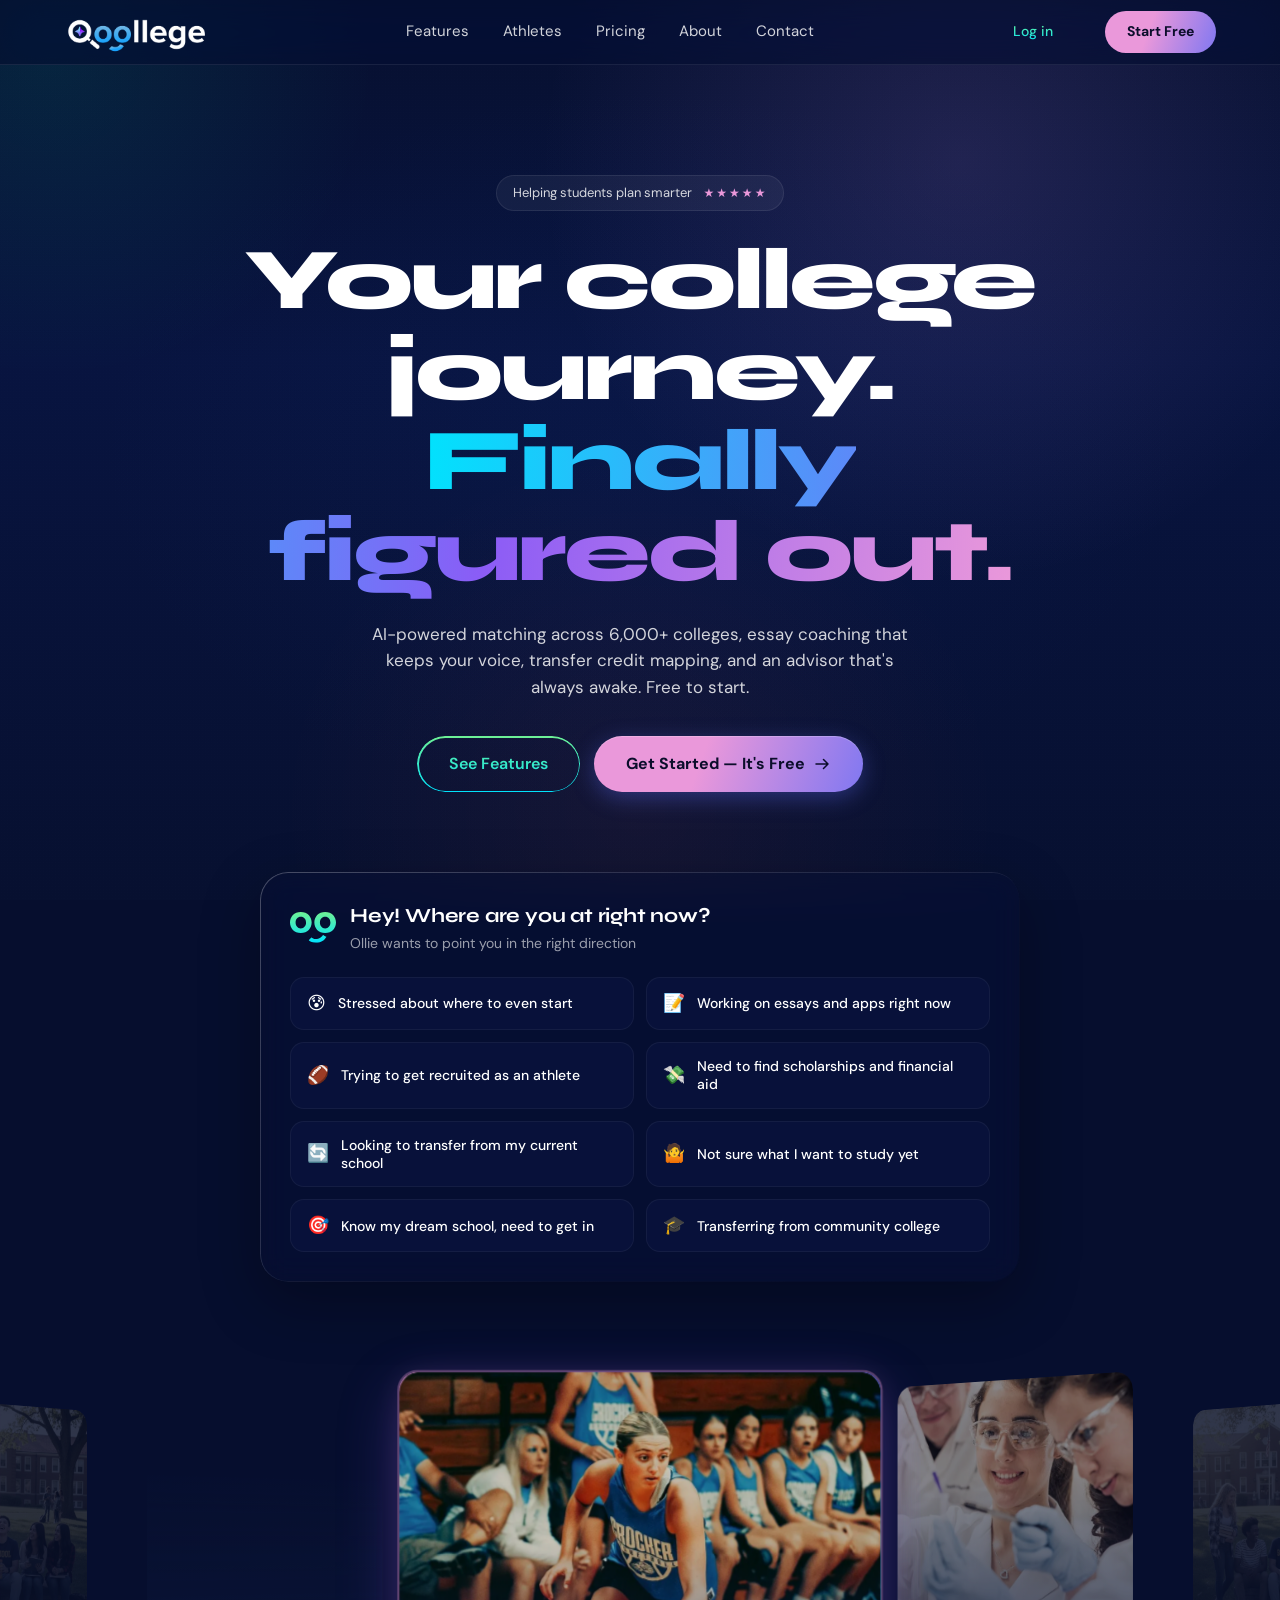
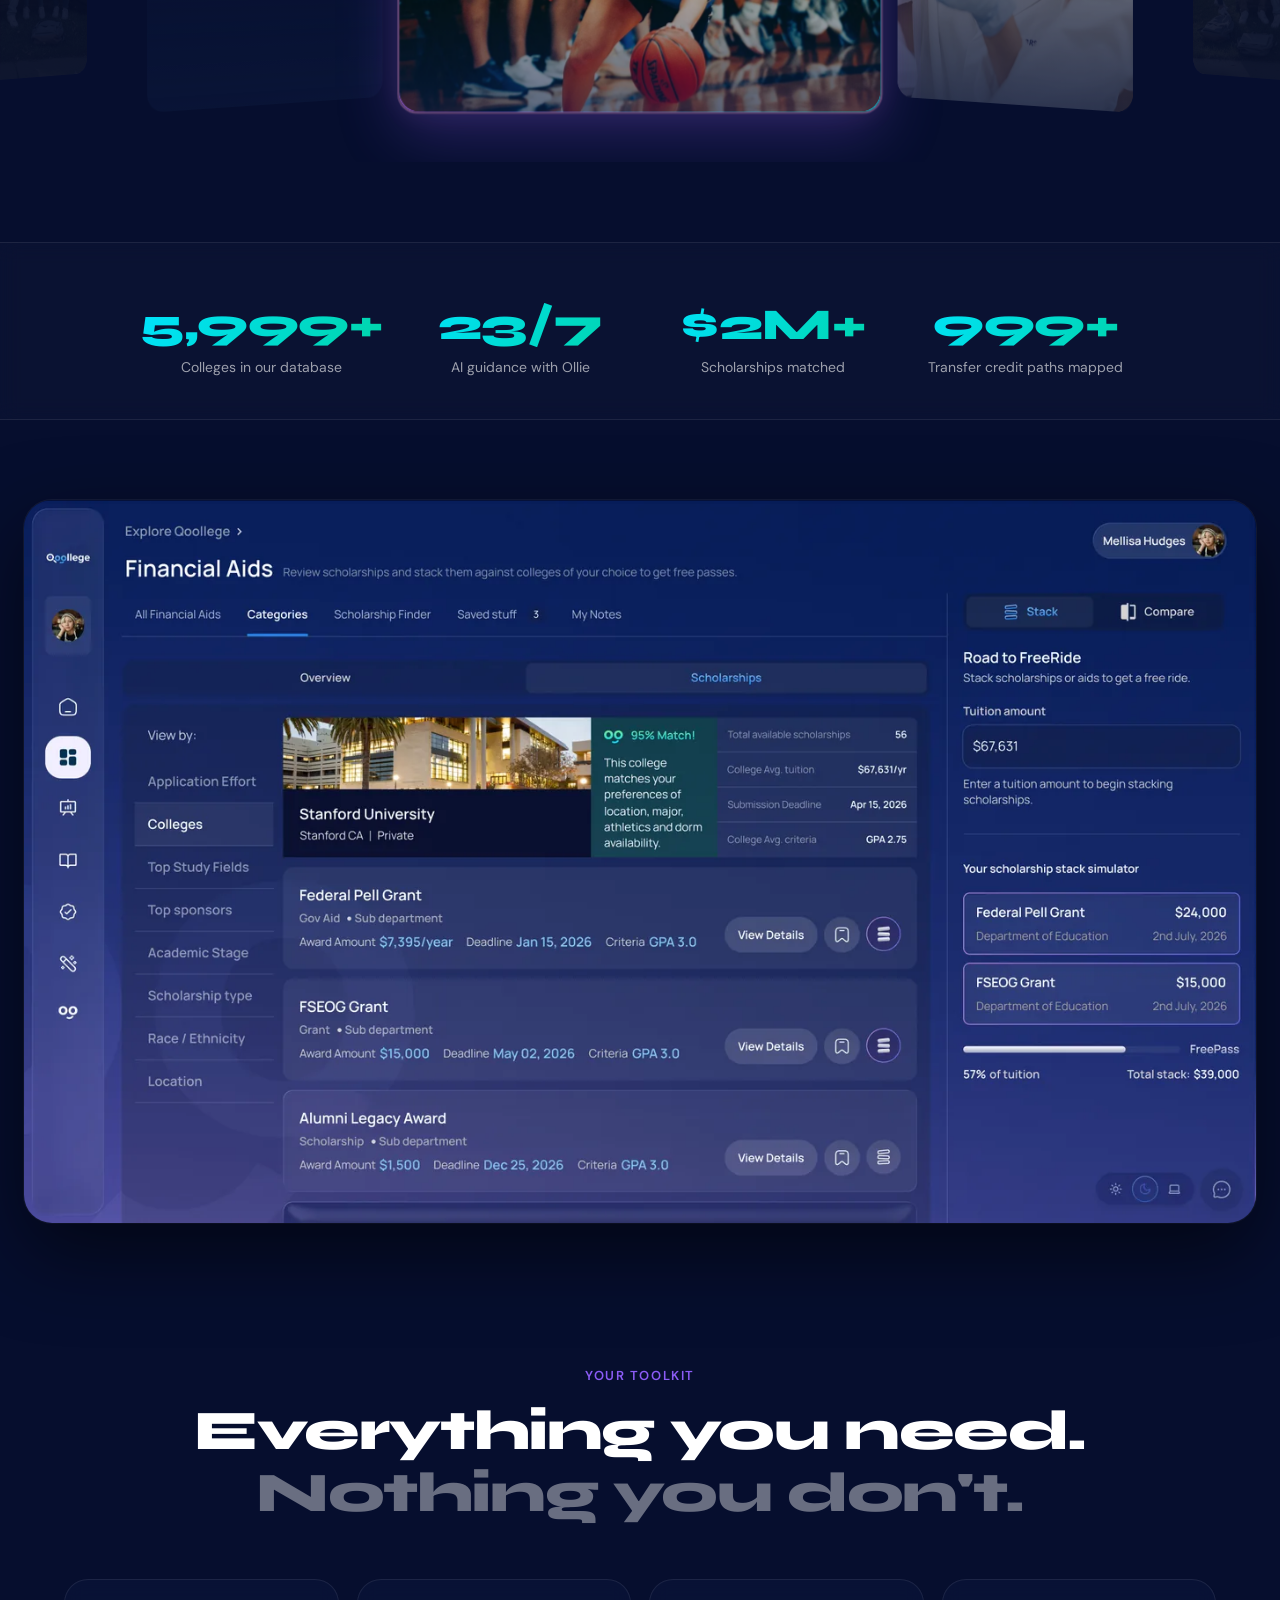
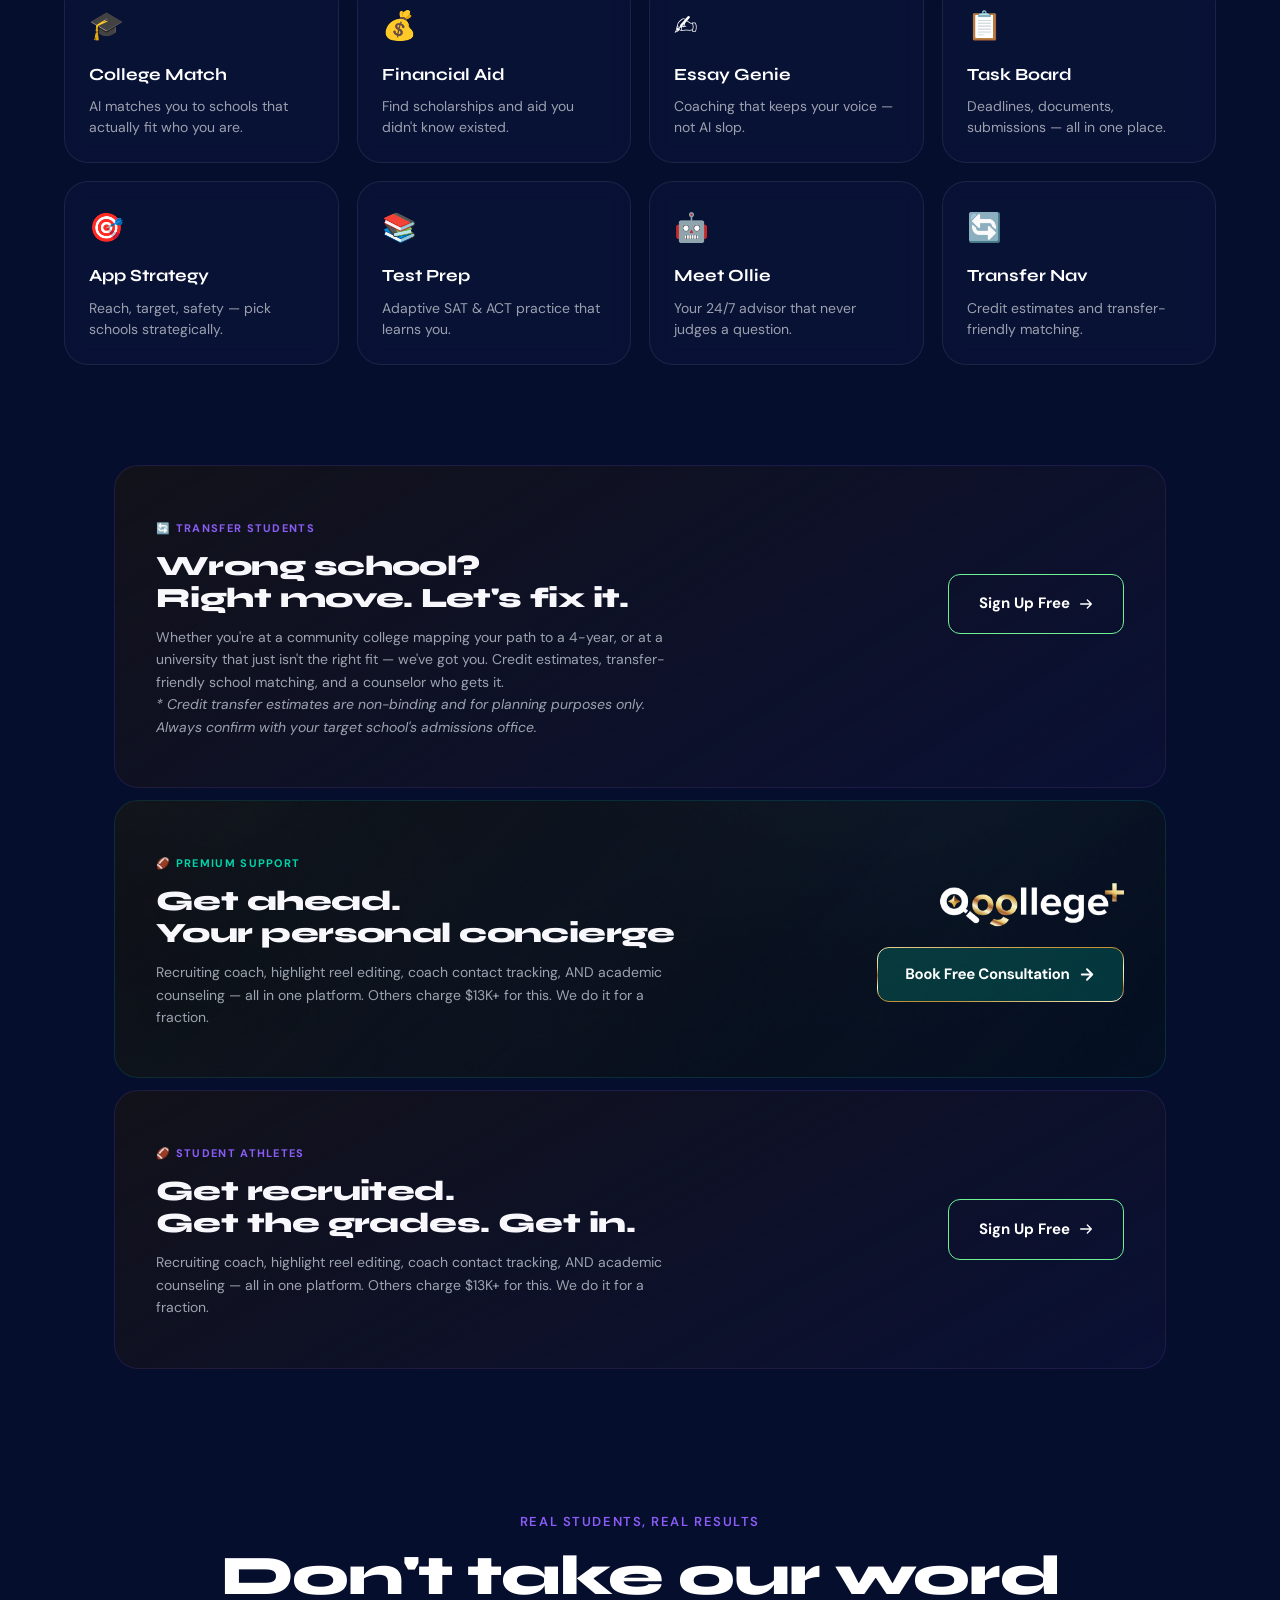
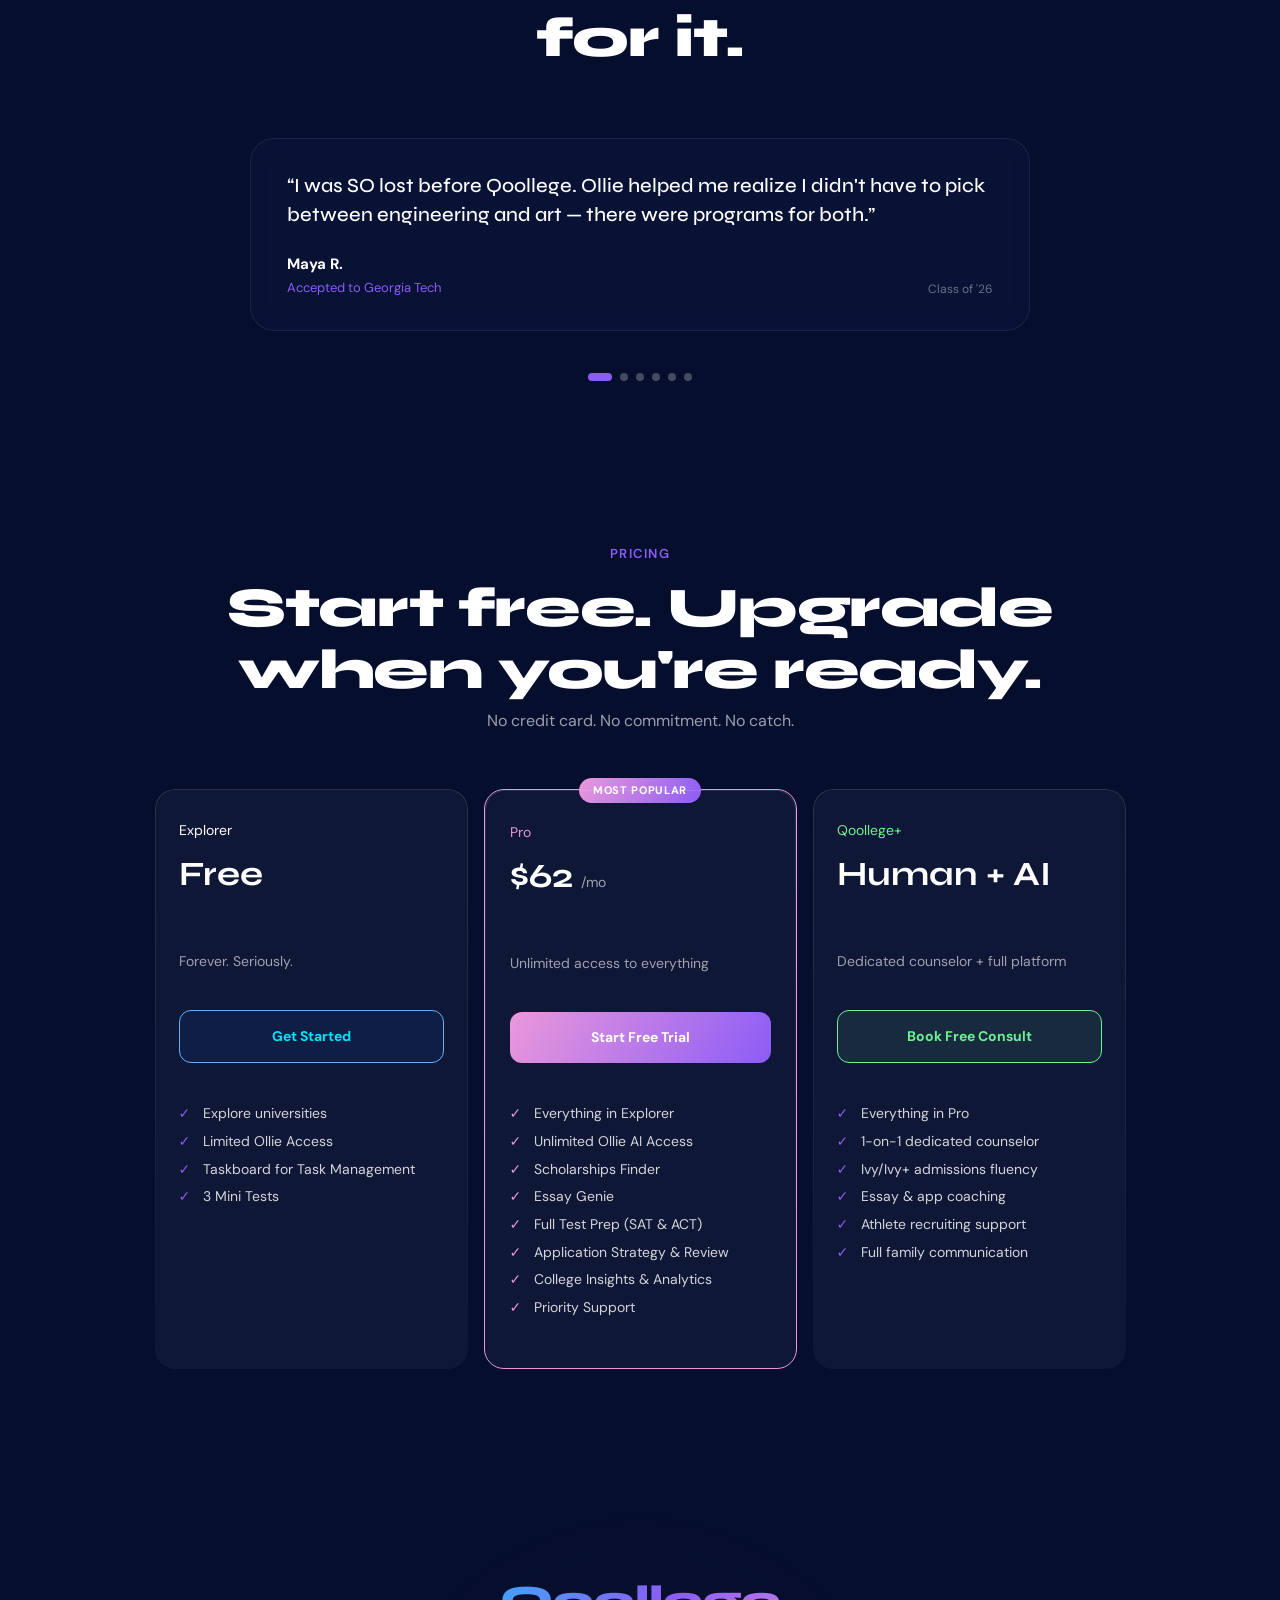
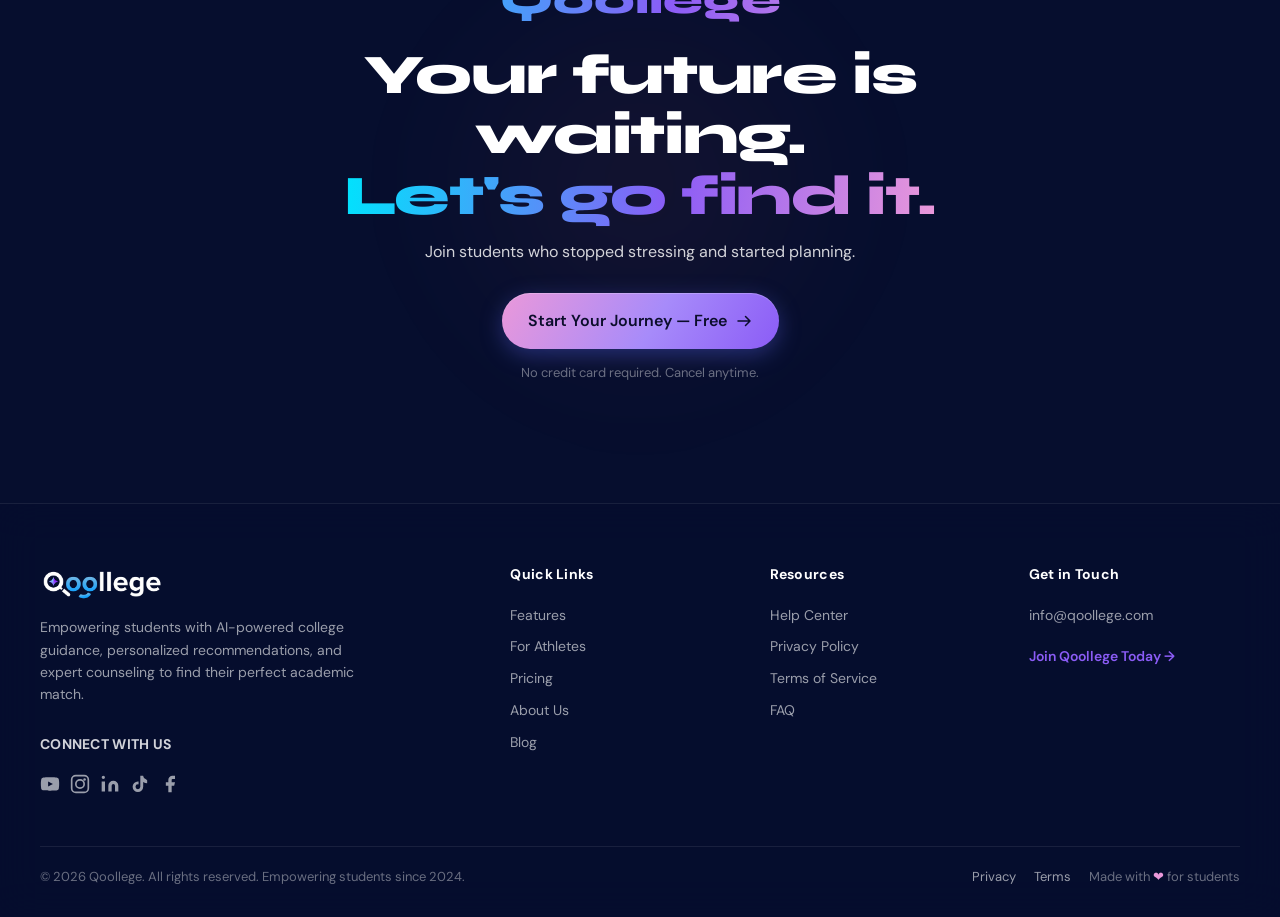
==== commit 0f862bf0: "perf: optimize images to WebP; remove misleading carousel click affordance Image optimization (v1 & " ====
--- a/v2/index.html
+++ b/v2/index.html
@@ -18,7 +18,10 @@
   <!-- ===== NAV ===== -->
   <header class="nav">
     <div class="nav-inner">
-      <a href="#" class="nav-logo"><img src="../assets/qoollege-logo.png" alt="Qoollege" class="nav-logo-img"></a>
+      <a href="#" class="nav-logo"><picture>
+          <source srcset="../assets/qoollege-logo.webp" type="image/webp">
+          <img src="../assets/qoollege-logo.png" alt="Qoollege" class="nav-logo-img" decoding="async" fetchpriority="high">
+        </picture></a>
       <nav class="nav-links">
         <a href="#features">Features</a>
         <a href="#athletes">Athletes</a>
@@ -106,16 +109,40 @@
     <div class="image-strip-wrapper">
       <div class="image-strip" id="carouselStrip">
         <!-- Clone set for infinite loop (mirrors real idx 2 & 3) -->
-        <div class="strip-image clone"><img src="assets/carousel-campus.jpg" alt="Students on campus"></div>
-        <div class="strip-image clone"><img src="assets/carousel-sport.jpg" alt="Basketball player dunking"></div>
+        <div class="strip-image clone"><picture>
+            <source srcset="assets/carousel-campus.webp" type="image/webp">
+            <img src="assets/carousel-campus.jpg" alt="Students on campus" decoding="async" loading="lazy">
+          </picture></div>
+        <div class="strip-image clone"><picture>
+            <source srcset="assets/carousel-sport.webp" type="image/webp">
+            <img src="assets/carousel-sport.jpg" alt="Basketball player dunking" decoding="async" loading="lazy">
+          </picture></div>
         <!-- Real items -->
-        <div class="strip-image" data-idx="0"><img src="assets/carousel-basketball.jpg" alt="High school basketball player"></div>
-        <div class="strip-image" data-idx="1"><img src="assets/carousel-lab.jpg" alt="Students in science lab"></div>
-        <div class="strip-image" data-idx="2"><img src="assets/carousel-campus.jpg" alt="Students on campus"></div>
-        <div class="strip-image" data-idx="3"><img src="assets/carousel-sport.jpg" alt="Basketball player dunking"></div>
+        <div class="strip-image" data-idx="0"><picture>
+            <source srcset="assets/carousel-basketball.webp" type="image/webp">
+            <img src="assets/carousel-basketball.jpg" alt="High school basketball player" decoding="async">
+          </picture></div>
+        <div class="strip-image" data-idx="1"><picture>
+            <source srcset="assets/carousel-lab.webp" type="image/webp">
+            <img src="assets/carousel-lab.jpg" alt="Students in science lab" decoding="async">
+          </picture></div>
+        <div class="strip-image" data-idx="2"><picture>
+            <source srcset="assets/carousel-campus.webp" type="image/webp">
+            <img src="assets/carousel-campus.jpg" alt="Students on campus" decoding="async" loading="lazy">
+          </picture></div>
+        <div class="strip-image" data-idx="3"><picture>
+            <source srcset="assets/carousel-sport.webp" type="image/webp">
+            <img src="assets/carousel-sport.jpg" alt="Basketball player dunking" decoding="async" loading="lazy">
+          </picture></div>
         <!-- Clone set for infinite loop (mirrors real idx 0 & 1) -->
-        <div class="strip-image clone"><img src="assets/carousel-basketball.jpg" alt="High school basketball player"></div>
-        <div class="strip-image clone"><img src="assets/carousel-lab.jpg" alt="Students in science lab"></div>
+        <div class="strip-image clone"><picture>
+            <source srcset="assets/carousel-basketball.webp" type="image/webp">
+            <img src="assets/carousel-basketball.jpg" alt="High school basketball player" decoding="async" loading="lazy">
+          </picture></div>
+        <div class="strip-image clone"><picture>
+            <source srcset="assets/carousel-lab.webp" type="image/webp">
+            <img src="assets/carousel-lab.jpg" alt="Students in science lab" decoding="async" loading="lazy">
+          </picture></div>
       </div>
     </div>
   </section>
@@ -144,7 +171,10 @@
 
   <!-- ===== SCHOLARSHIP FINDER PREVIEW ===== -->
   <section class="finder-preview">
-    <img src="assets/scholarship-finder.png" alt="Qoollege Scholarship Finder — Explore Financial Aids" loading="lazy">
+    <picture>
+      <source srcset="assets/scholarship-finder.webp" type="image/webp">
+      <img src="assets/scholarship-finder.png" alt="Qoollege Scholarship Finder — Explore Financial Aids" loading="lazy" decoding="async">
+    </picture>
   </section>
 
   <!-- ===== FEATURES GRID ===== -->
@@ -237,7 +267,10 @@
             platform. Others charge $13K+ for this. We do it for a fraction.</p>
         </div>
         <div class="trio-card-right">
-          <img src="assets/qoollege-plus-logo.png" alt="Qoollege+" class="trio-qplus-logo-img">
+          <picture>
+            <source srcset="assets/qoollege-plus-logo.webp" type="image/webp">
+            <img src="assets/qoollege-plus-logo.png" alt="Qoollege+" class="trio-qplus-logo-img" loading="lazy" decoding="async">
+          </picture>
           <a href="#" class="trio-btn-gold-wrap">
             <img src="assets/gold-button.svg" alt="Book Free Consultation" class="trio-btn-gold-img">
           </a>
@@ -384,7 +417,10 @@
     <div class="footer-inner">
       <div class="footer-cols">
         <div class="footer-col footer-col--brand">
-          <div class="footer-logo"><img src="../assets/qoollege-logo.png" alt="Qoollege" class="footer-logo-img"></div>
+          <div class="footer-logo"><picture>
+              <source srcset="../assets/qoollege-logo.webp" type="image/webp">
+              <img src="../assets/qoollege-logo.png" alt="Qoollege" class="footer-logo-img" loading="lazy" decoding="async">
+            </picture></div>
           <p>Empowering students with AI-powered college guidance, personalized recommendations, and expert counseling
             to find their perfect academic match.</p>
           <div class="footer-connect">
--- a/v2/styles.css
+++ b/v2/styles.css
@@ -626,10 +626,10 @@
   opacity: 0.2;
   filter: brightness(0.35) saturate(0.4);
   transform: scale(0.78);
-  cursor: pointer;
   border: 2px solid transparent;
   transform-style: preserve-3d;
   backface-visibility: hidden;
+  user-select: none;
 }
 
 /* Door-hinge neighbors — tilt inward toward the center active slide */
@@ -670,12 +670,19 @@
   box-shadow: 0 20px 60px rgba(139, 92, 246, 0.25), 0 0 30px rgba(234, 152, 218, 0.1);
 }
 
+.strip-image picture {
+  display: block;
+  width: 100%;
+  height: 100%;
+}
+
 .strip-image img {
   width: 100%;
   height: 100%;
   object-fit: cover;
   border-radius: 18px;
   transition: transform 0.6s ease;
+  pointer-events: none;
 }
 
 .strip-image.active img {
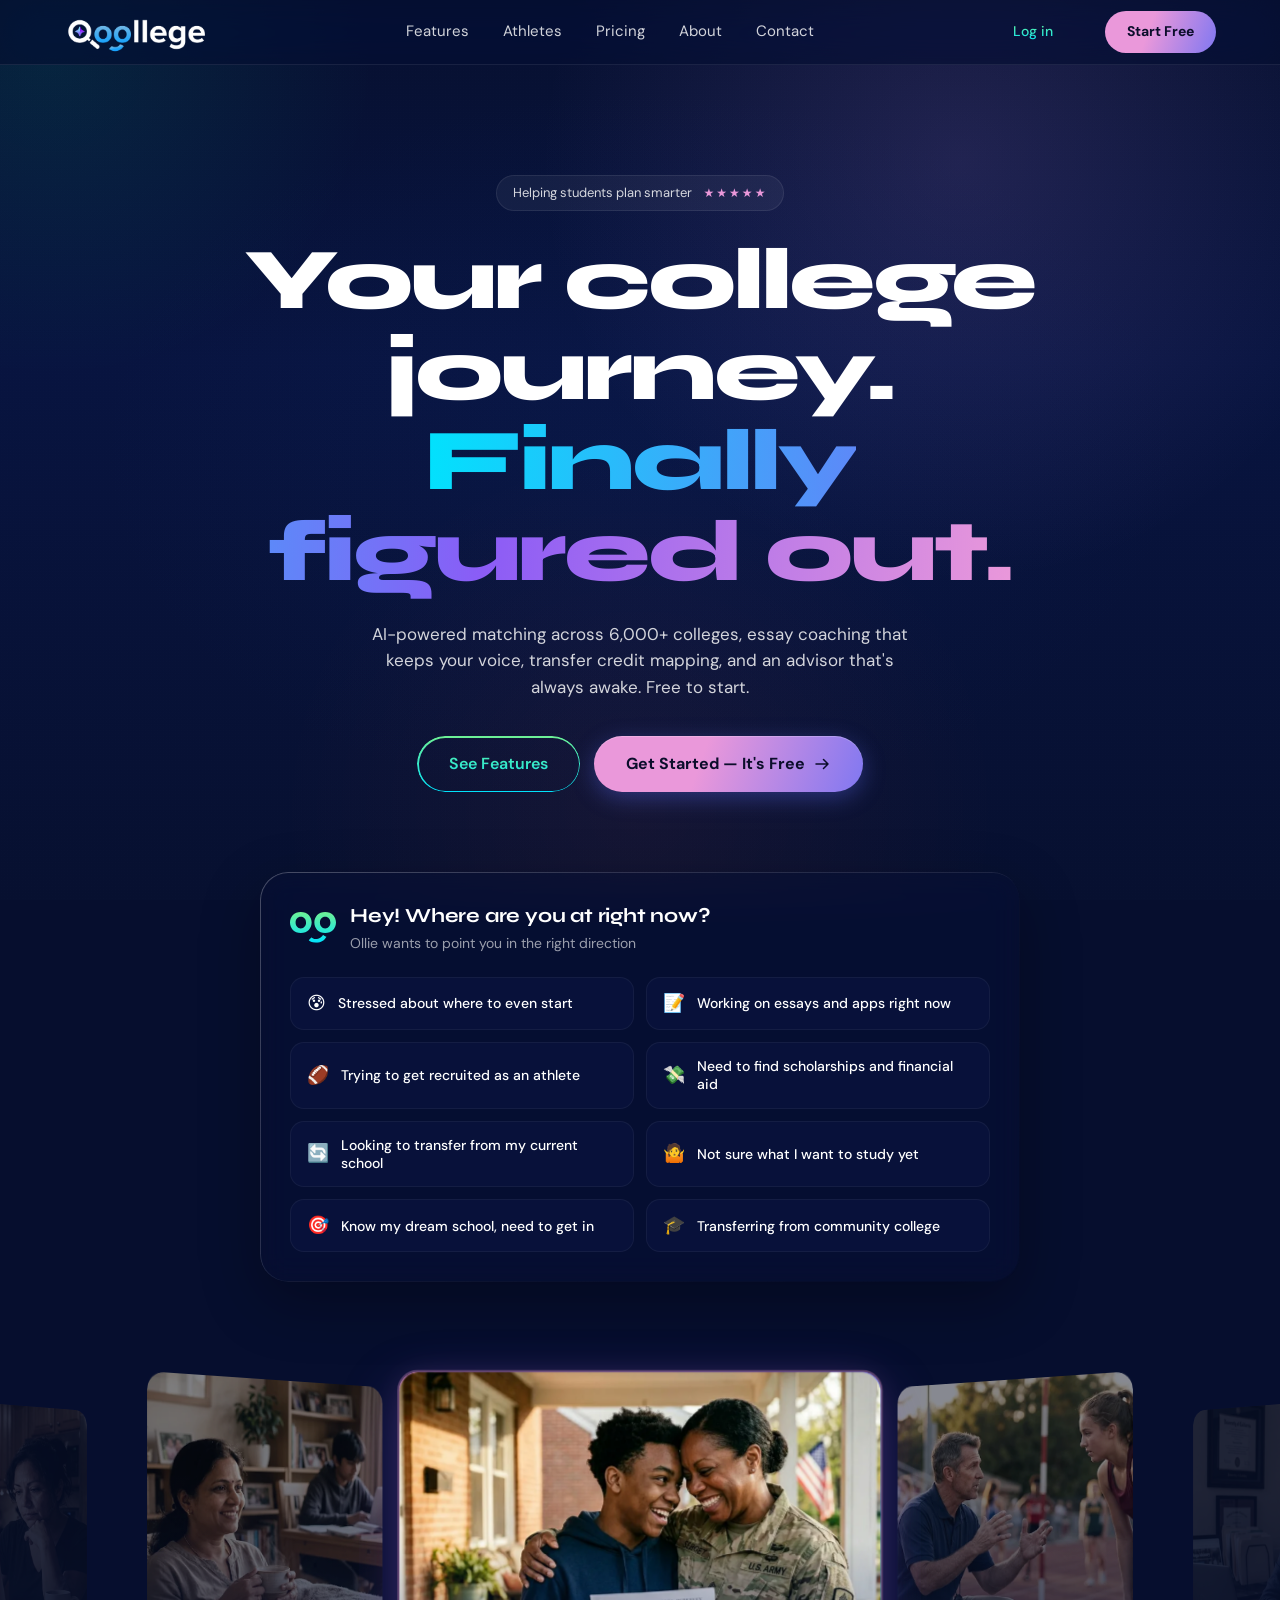
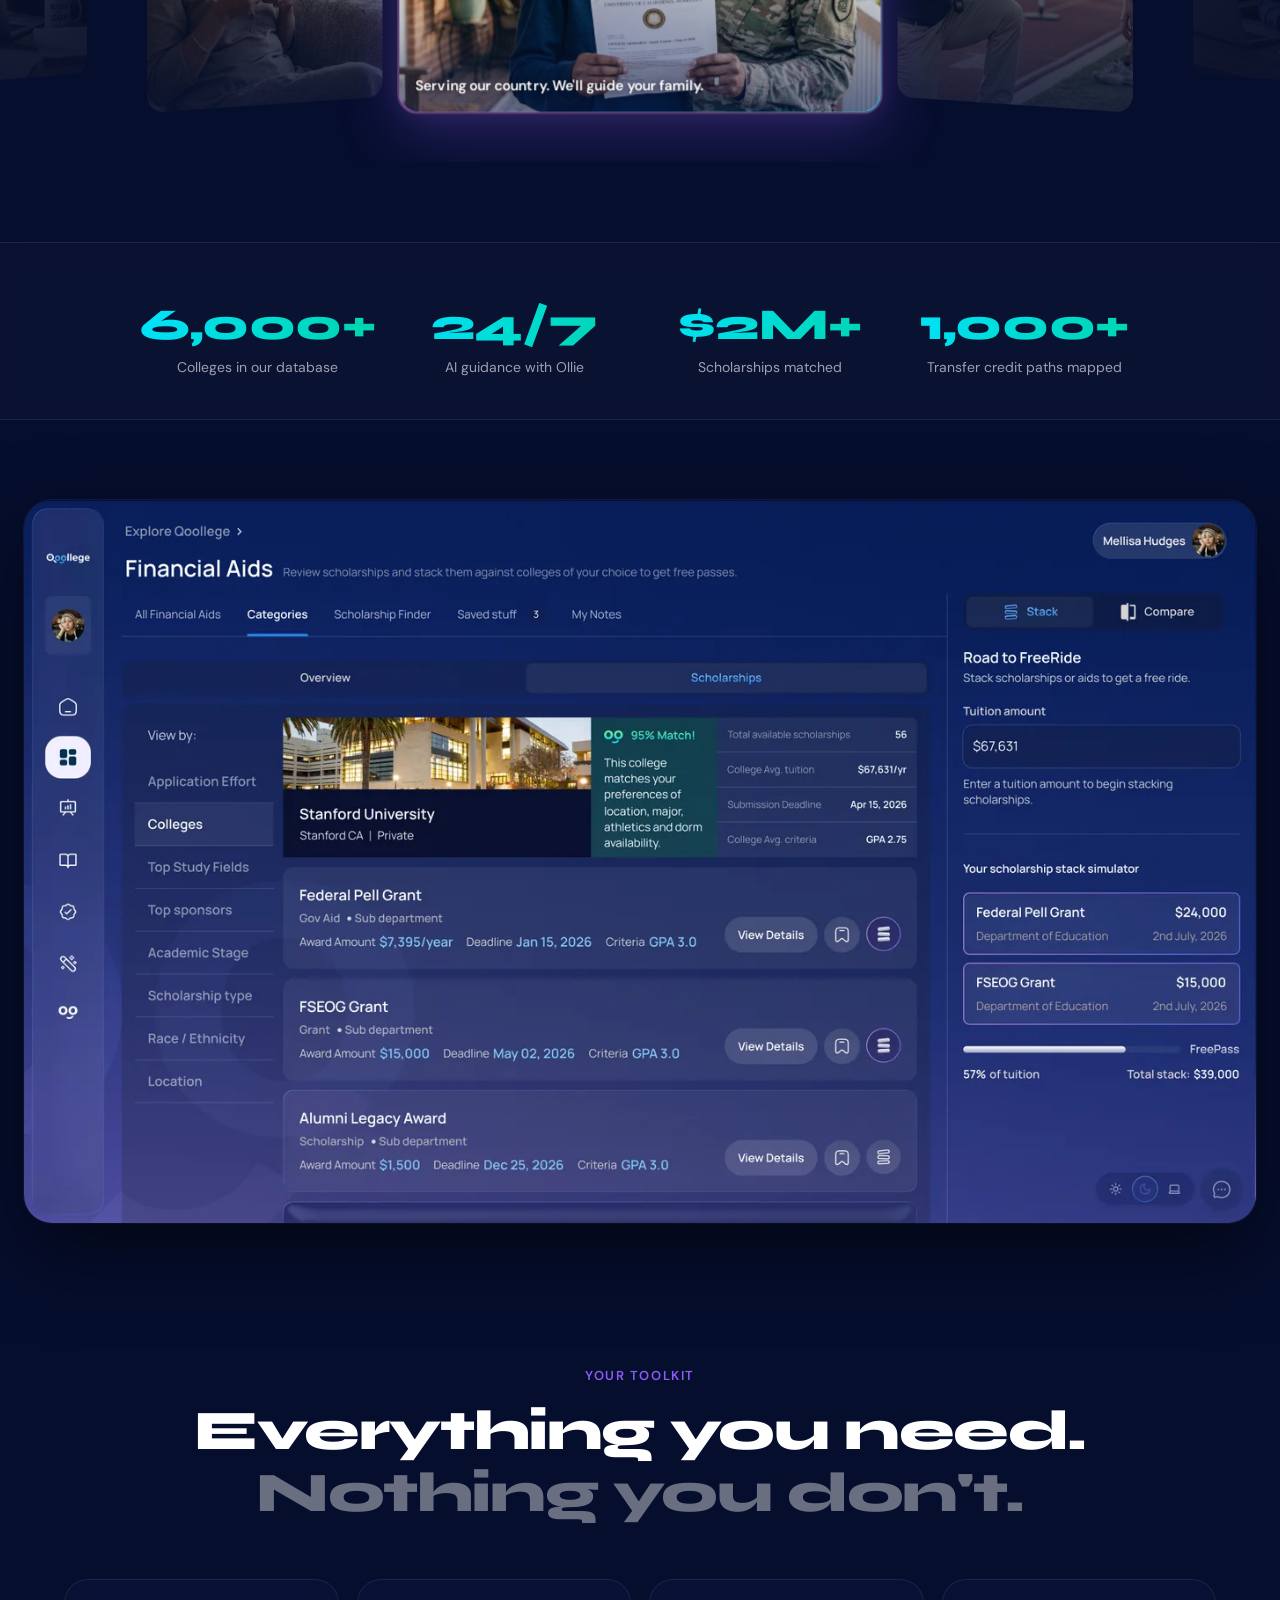
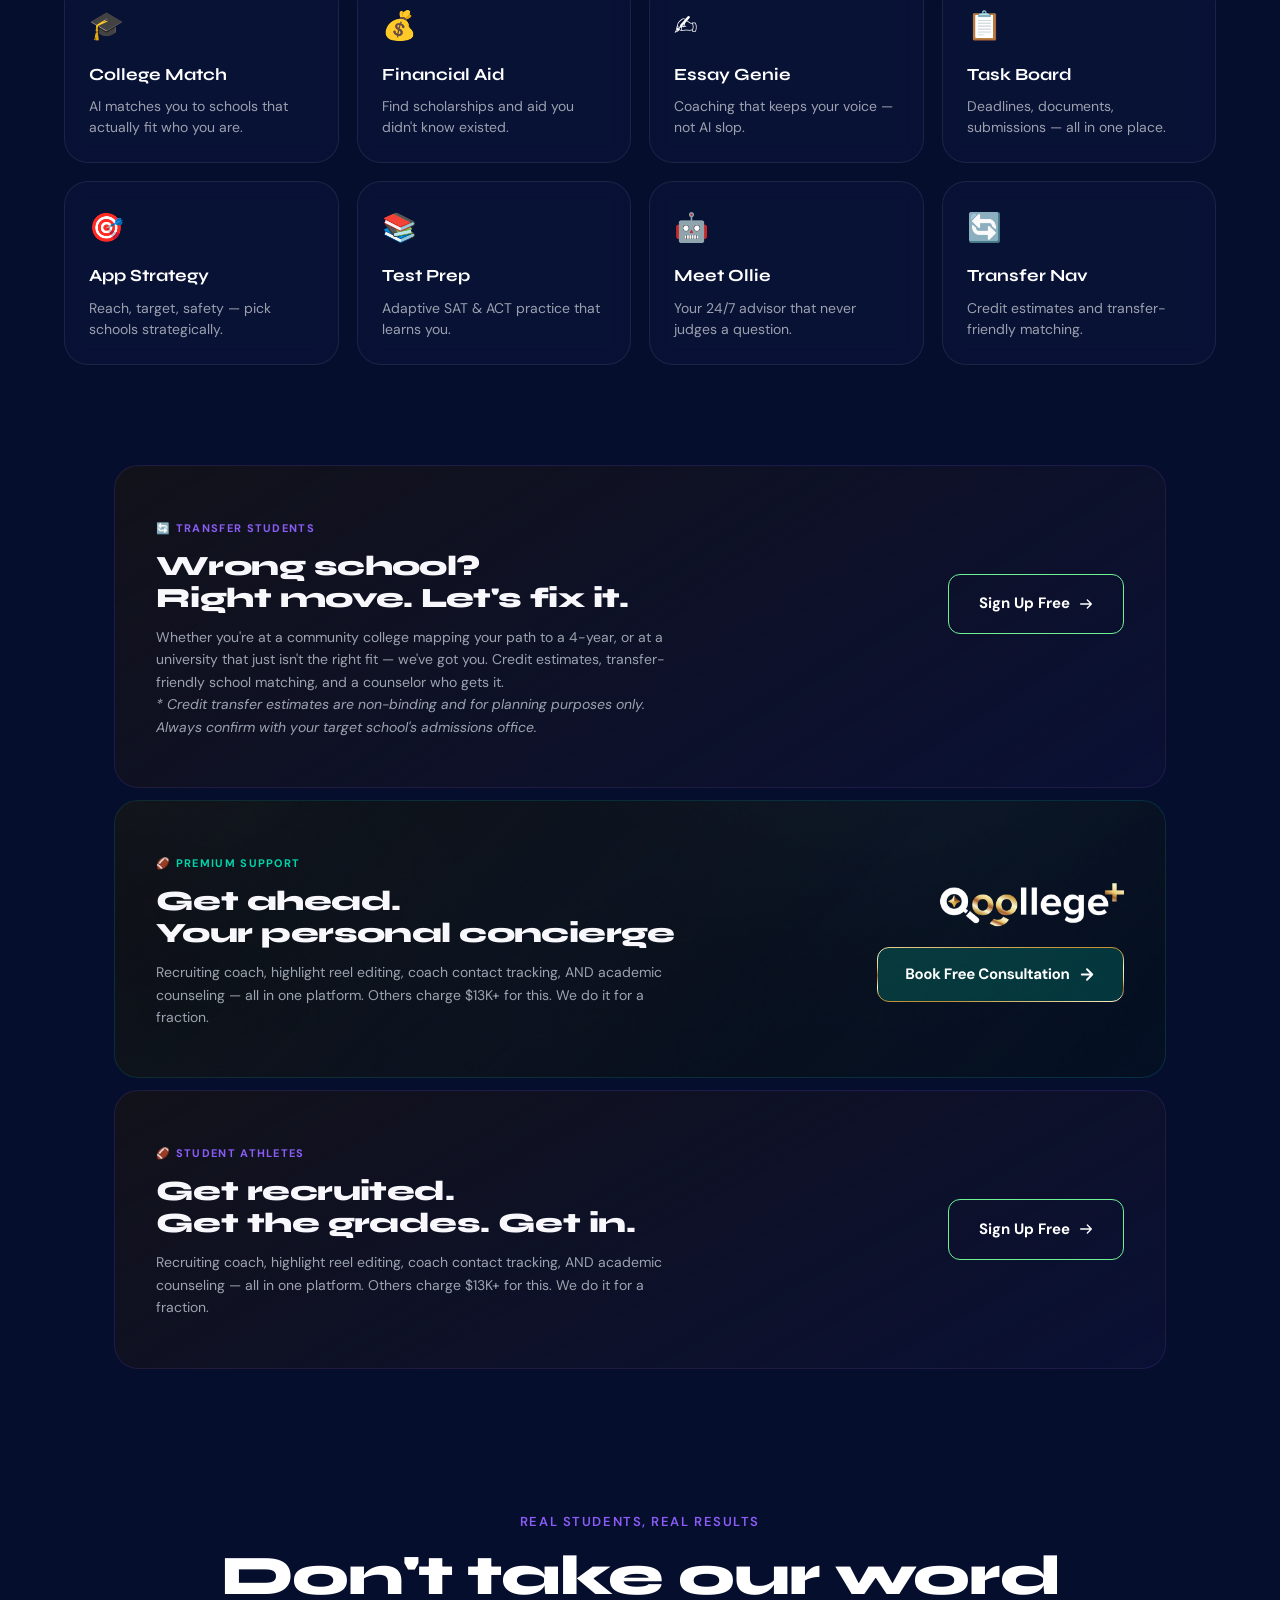
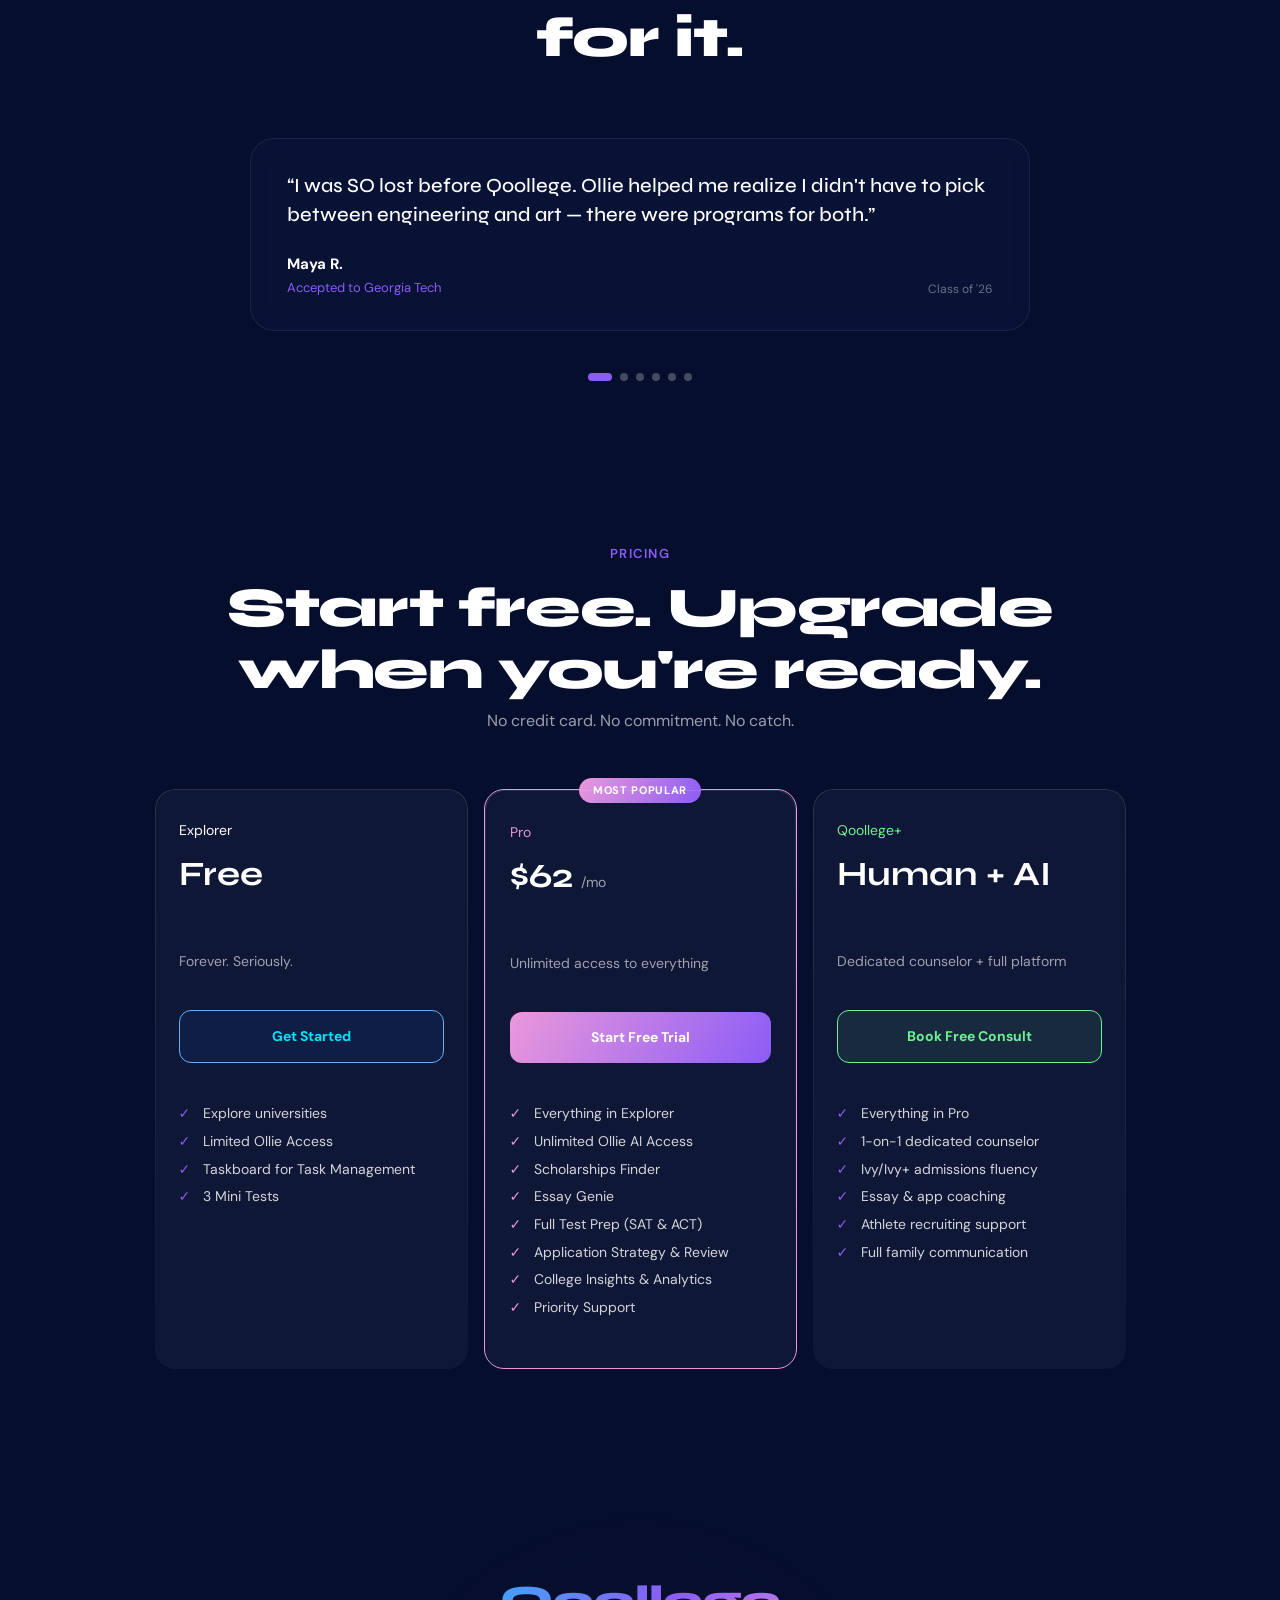
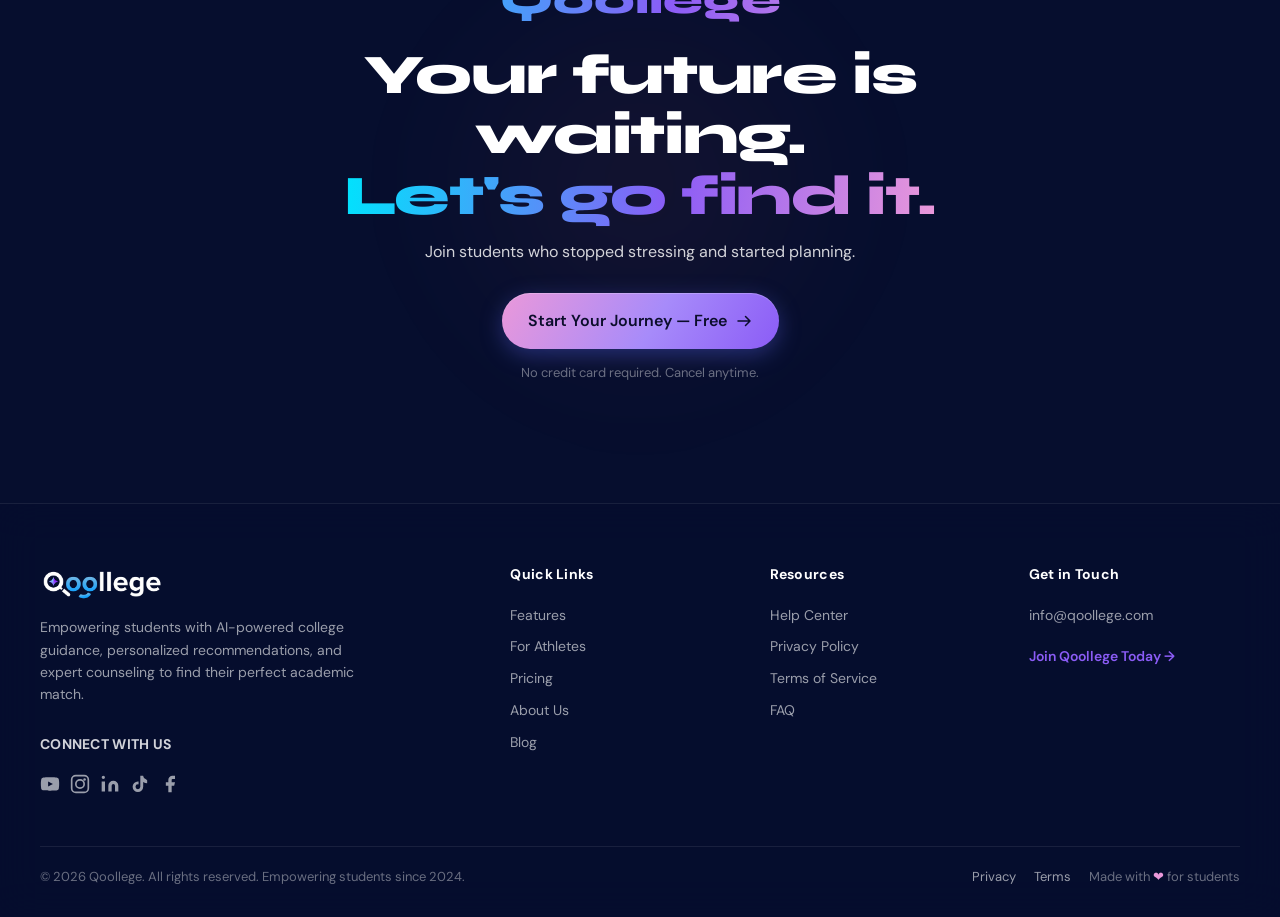
==== commit e6a665ff: "carousel: 6-slide story arc with taglines (v1 & v2) Replace the 4 generic carousel images with 6 cur" ====
--- a/v2/index.html
+++ b/v2/index.html
@@ -108,41 +108,51 @@
   <section class="carousel-section">
     <div class="image-strip-wrapper">
       <div class="image-strip" id="carouselStrip">
-        <!-- Clone set for infinite loop (mirrors real idx 2 & 3) -->
+        <!-- Clone set for infinite loop (mirrors last 2 real: idx 4 & 5) -->
         <div class="strip-image clone"><picture>
-            <source srcset="assets/carousel-campus.webp" type="image/webp">
-            <img src="assets/carousel-campus.jpg" alt="Students on campus" decoding="async" loading="lazy">
-          </picture></div>
+            <source srcset="assets/carousel-student-celebrating.webp" type="image/webp">
+            <img src="assets/carousel-student-celebrating.png" alt="Student celebrating vocational acceptance" decoding="async" loading="lazy">
+          </picture><span class="strip-caption">Accepted. Career-ready. Let's go.</span></div>
         <div class="strip-image clone"><picture>
-            <source srcset="assets/carousel-sport.webp" type="image/webp">
-            <img src="assets/carousel-sport.jpg" alt="Basketball player dunking" decoding="async" loading="lazy">
-          </picture></div>
-        <!-- Real items -->
+            <source srcset="assets/carousel-adult-learner.webp" type="image/webp">
+            <img src="assets/carousel-adult-learner.png" alt="Adult learner studying at home" decoding="async" loading="lazy">
+          </picture><span class="strip-caption">College isn't just for 17-year-olds.</span></div>
+
+        <!-- Real items — story arc: stakeholder trust → guidance → institutional support → diverse student journeys -->
         <div class="strip-image" data-idx="0"><picture>
-            <source srcset="assets/carousel-basketball.webp" type="image/webp">
-            <img src="assets/carousel-basketball.jpg" alt="High school basketball player" decoding="async">
-          </picture></div>
+            <source srcset="assets/carousel-parent-at-peace.webp" type="image/webp">
+            <img src="assets/carousel-parent-at-peace.png" alt="Parent at peace while child studies" decoding="async">
+          </picture><span class="strip-caption">Finally, peace of mind about their future.</span></div>
         <div class="strip-image" data-idx="1"><picture>
-            <source srcset="assets/carousel-lab.webp" type="image/webp">
-            <img src="assets/carousel-lab.jpg" alt="Students in science lab" decoding="async">
-          </picture></div>
+            <source srcset="assets/carousel-military-parent.webp" type="image/webp">
+            <img src="assets/carousel-military-parent.png" alt="Military mom celebrating son's acceptance" decoding="async">
+          </picture><span class="strip-caption">Serving our country. We'll guide your family.</span></div>
         <div class="strip-image" data-idx="2"><picture>
-            <source srcset="assets/carousel-campus.webp" type="image/webp">
-            <img src="assets/carousel-campus.jpg" alt="Students on campus" decoding="async" loading="lazy">
-          </picture></div>
+            <source srcset="assets/carousel-athletic-coach.webp" type="image/webp">
+            <img src="assets/carousel-athletic-coach.png" alt="Athletic coach mentoring student athlete" decoding="async">
+          </picture><span class="strip-caption">Coaches trust us with their athletes.</span></div>
         <div class="strip-image" data-idx="3"><picture>
-            <source srcset="assets/carousel-sport.webp" type="image/webp">
-            <img src="assets/carousel-sport.jpg" alt="Basketball player dunking" decoding="async" loading="lazy">
-          </picture></div>
-        <!-- Clone set for infinite loop (mirrors real idx 0 & 1) -->
+            <source srcset="assets/carousel-school-admin.webp" type="image/webp">
+            <img src="assets/carousel-school-admin.png" alt="School administrator at her desk" decoding="async" loading="lazy">
+          </picture><span class="strip-caption">Trusted by the institutions that shape futures.</span></div>
+        <div class="strip-image" data-idx="4"><picture>
+            <source srcset="assets/carousel-student-celebrating.webp" type="image/webp">
+            <img src="assets/carousel-student-celebrating.png" alt="Student celebrating vocational acceptance" decoding="async" loading="lazy">
+          </picture><span class="strip-caption">Accepted. Career-ready. Let's go.</span></div>
+        <div class="strip-image" data-idx="5"><picture>
+            <source srcset="assets/carousel-adult-learner.webp" type="image/webp">
+            <img src="assets/carousel-adult-learner.png" alt="Adult learner studying at home" decoding="async" loading="lazy">
+          </picture><span class="strip-caption">College isn't just for 17-year-olds.</span></div>
+
+        <!-- Clone set for infinite loop (mirrors first 2 real: idx 0 & 1) -->
         <div class="strip-image clone"><picture>
-            <source srcset="assets/carousel-basketball.webp" type="image/webp">
-            <img src="assets/carousel-basketball.jpg" alt="High school basketball player" decoding="async" loading="lazy">
-          </picture></div>
+            <source srcset="assets/carousel-parent-at-peace.webp" type="image/webp">
+            <img src="assets/carousel-parent-at-peace.png" alt="Parent at peace while child studies" decoding="async" loading="lazy">
+          </picture><span class="strip-caption">Finally, peace of mind about their future.</span></div>
         <div class="strip-image clone"><picture>
-            <source srcset="assets/carousel-lab.webp" type="image/webp">
-            <img src="assets/carousel-lab.jpg" alt="Students in science lab" decoding="async" loading="lazy">
-          </picture></div>
+            <source srcset="assets/carousel-military-parent.webp" type="image/webp">
+            <img src="assets/carousel-military-parent.png" alt="Military mom celebrating son's acceptance" decoding="async" loading="lazy">
+          </picture><span class="strip-caption">Serving our country. We'll guide your family.</span></div>
       </div>
     </div>
   </section>
--- a/v2/styles.css
+++ b/v2/styles.css
@@ -724,6 +724,30 @@
   opacity: 1;
 }
 
+/* Tagline caption overlay — visible only on the active slide */
+.strip-caption {
+  position: absolute;
+  bottom: 16px;
+  left: 16px;
+  right: 16px;
+  z-index: 3;
+  font-family: var(--font-body);
+  font-size: 14px;
+  font-weight: 600;
+  line-height: 1.35;
+  color: #fff;
+  text-shadow: 0 1px 6px rgba(0, 0, 0, 0.6);
+  opacity: 0;
+  transform: translateY(6px);
+  transition: opacity 0.5s ease, transform 0.5s ease;
+  pointer-events: none;
+}
+
+.strip-image.active .strip-caption {
+  opacity: 1;
+  transform: translateY(0);
+}
+
 @media (max-width: 768px) {
   .image-strip {
     height: 200px;
@@ -736,6 +760,13 @@
 
   .strip-image.active {
     width: 280px;
+  }
+
+  .strip-caption {
+    font-size: 12px;
+    bottom: 10px;
+    left: 10px;
+    right: 10px;
   }
 }
 
